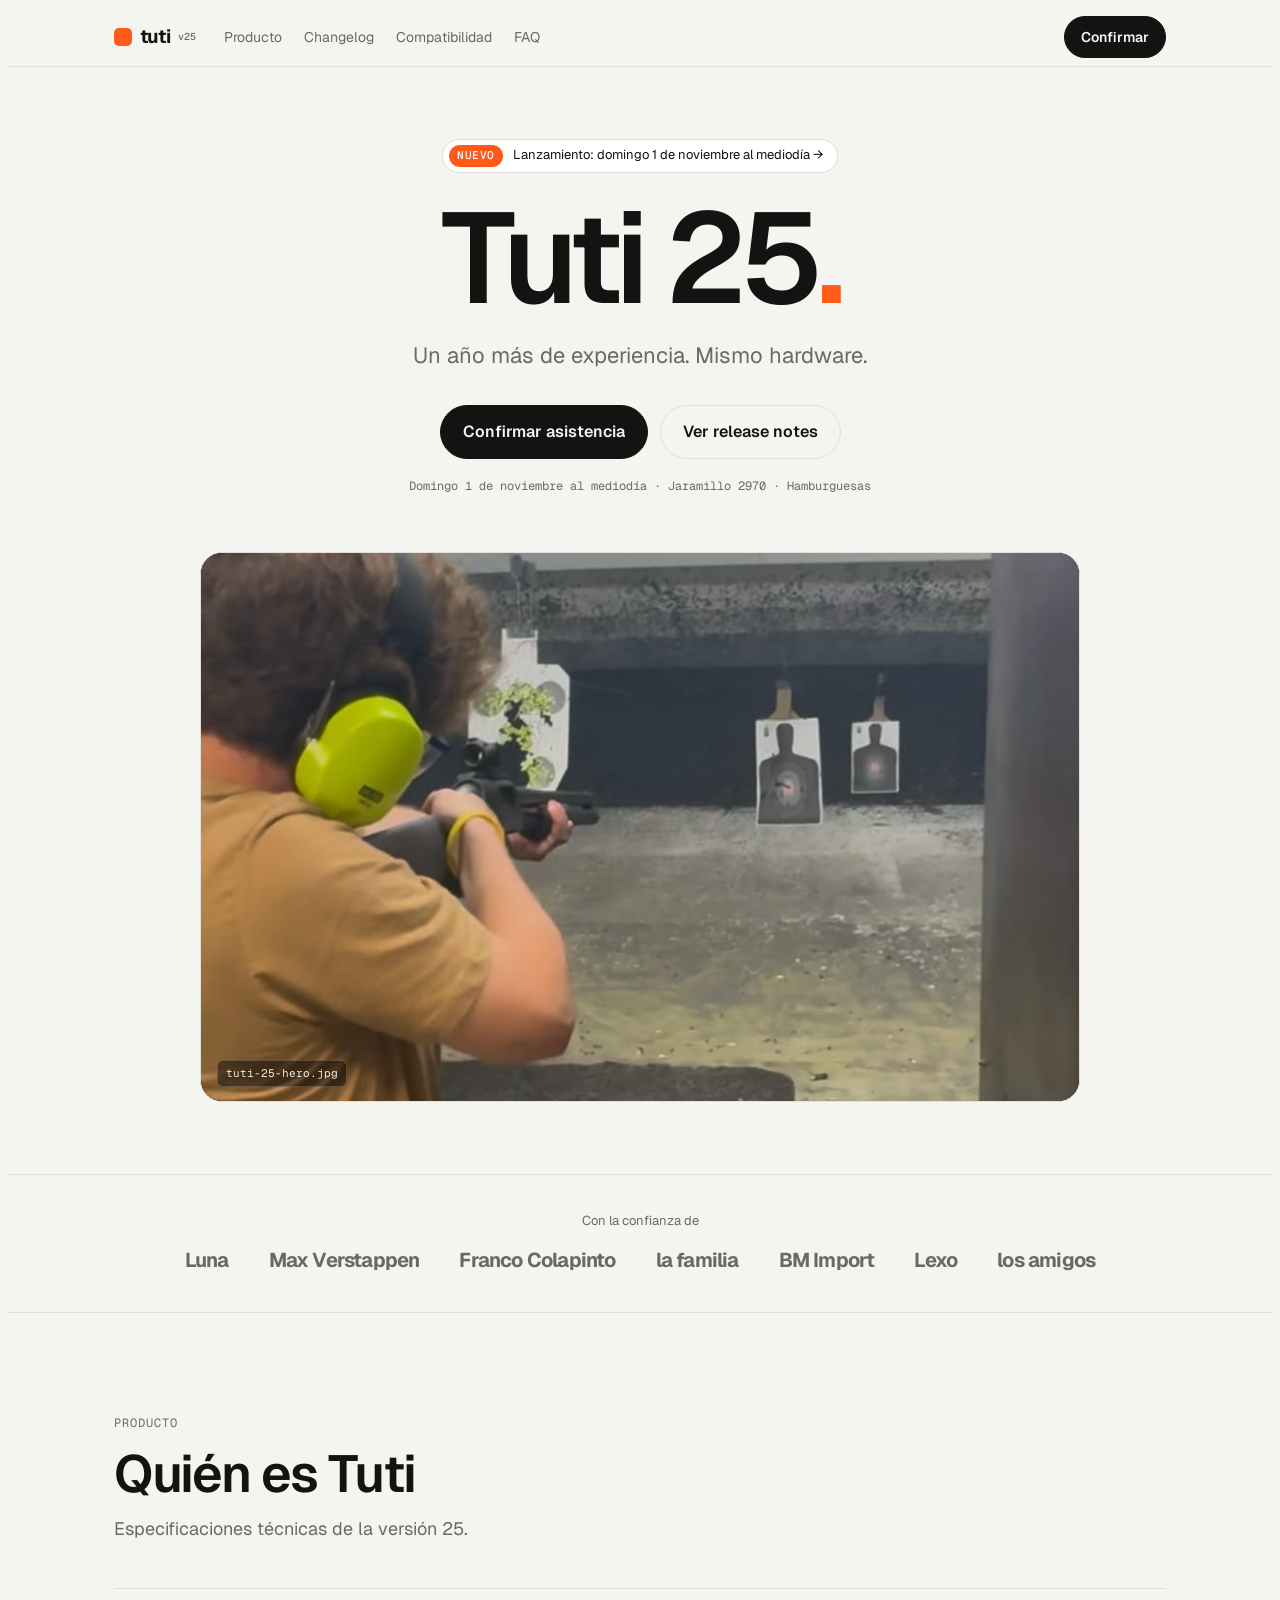
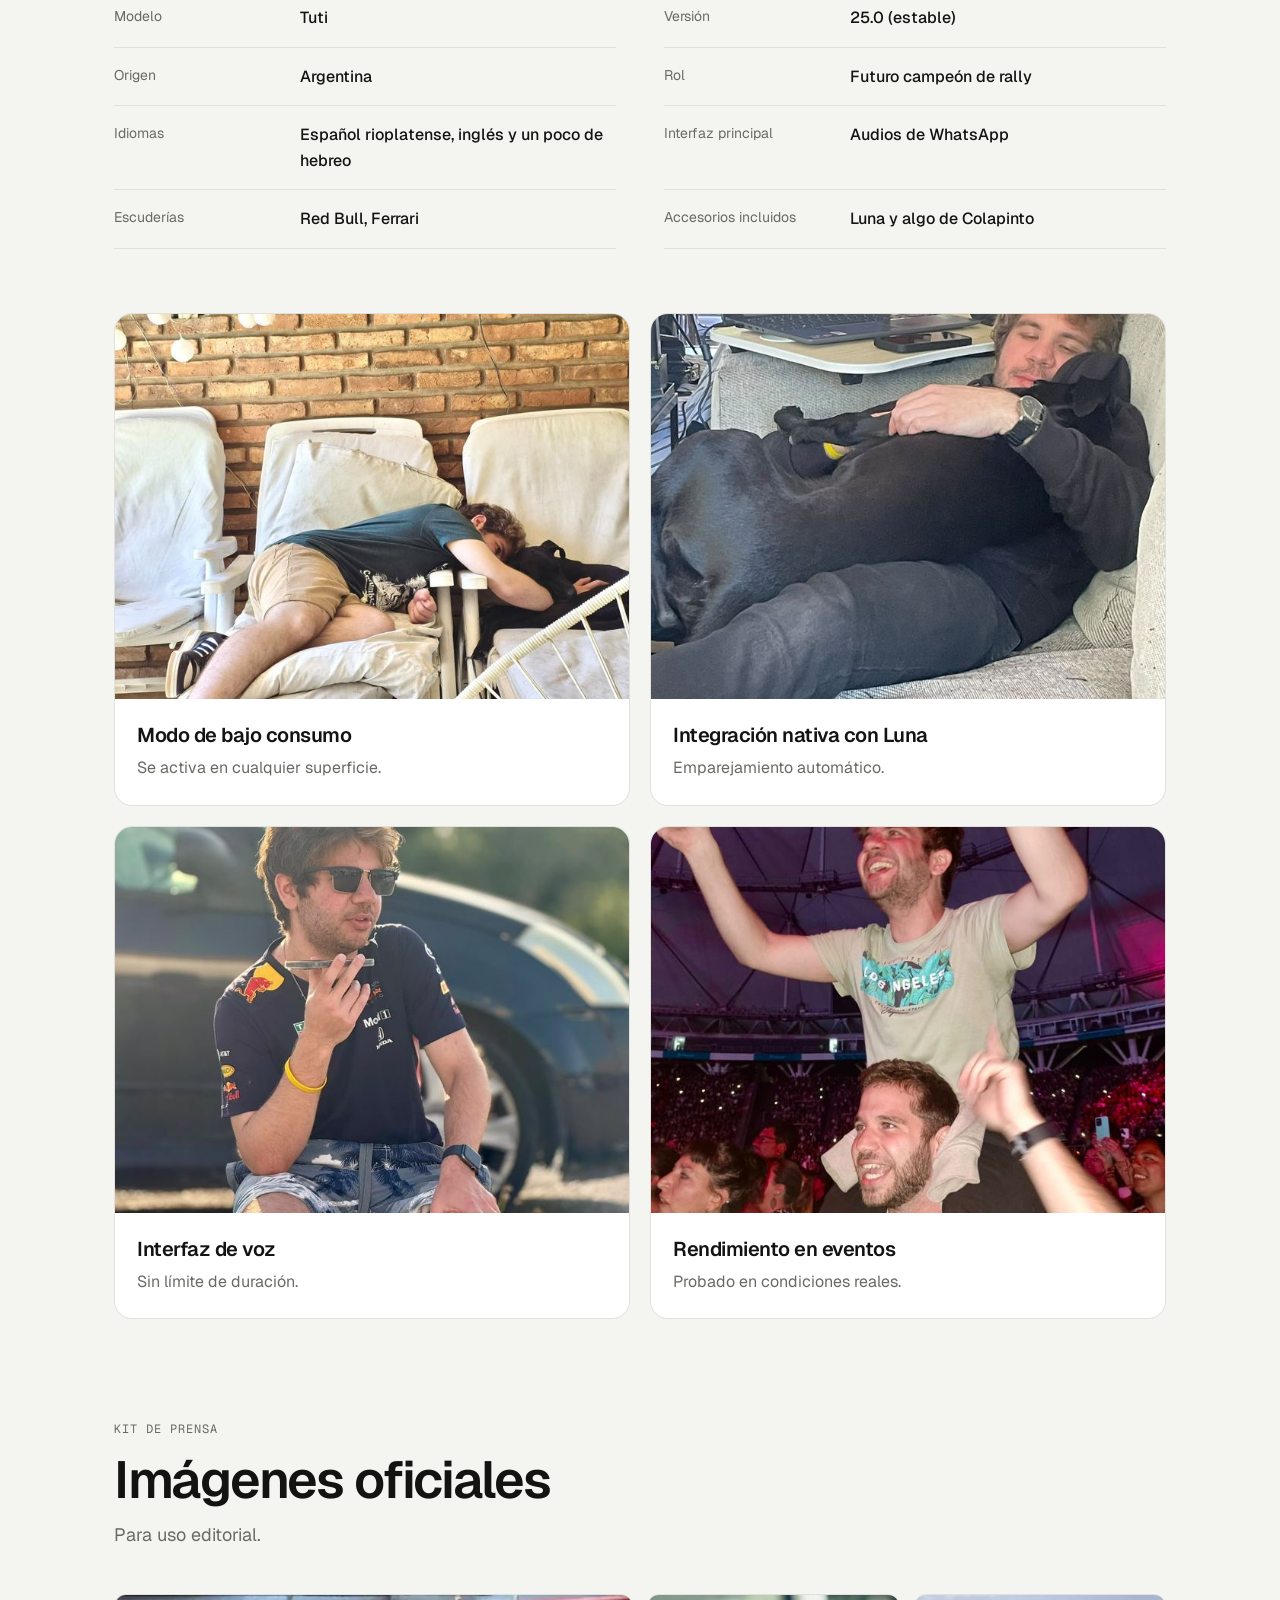
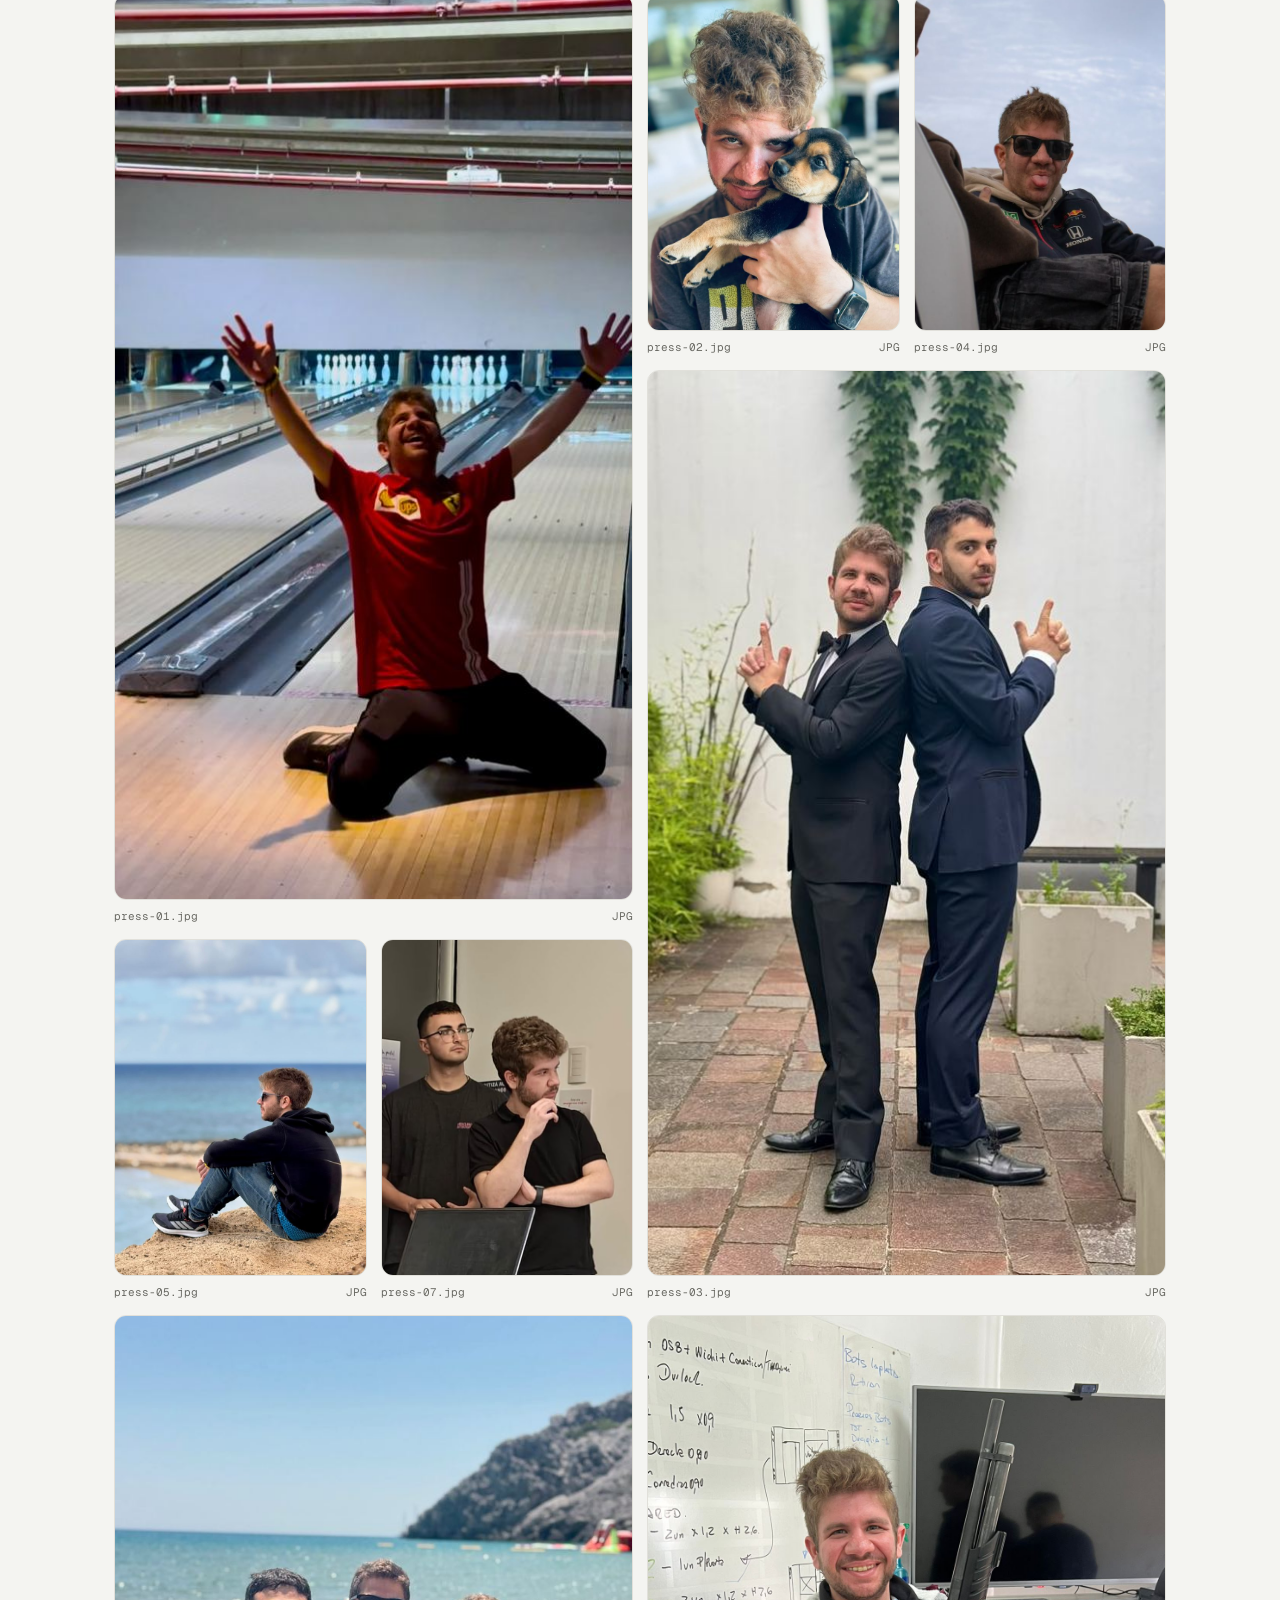
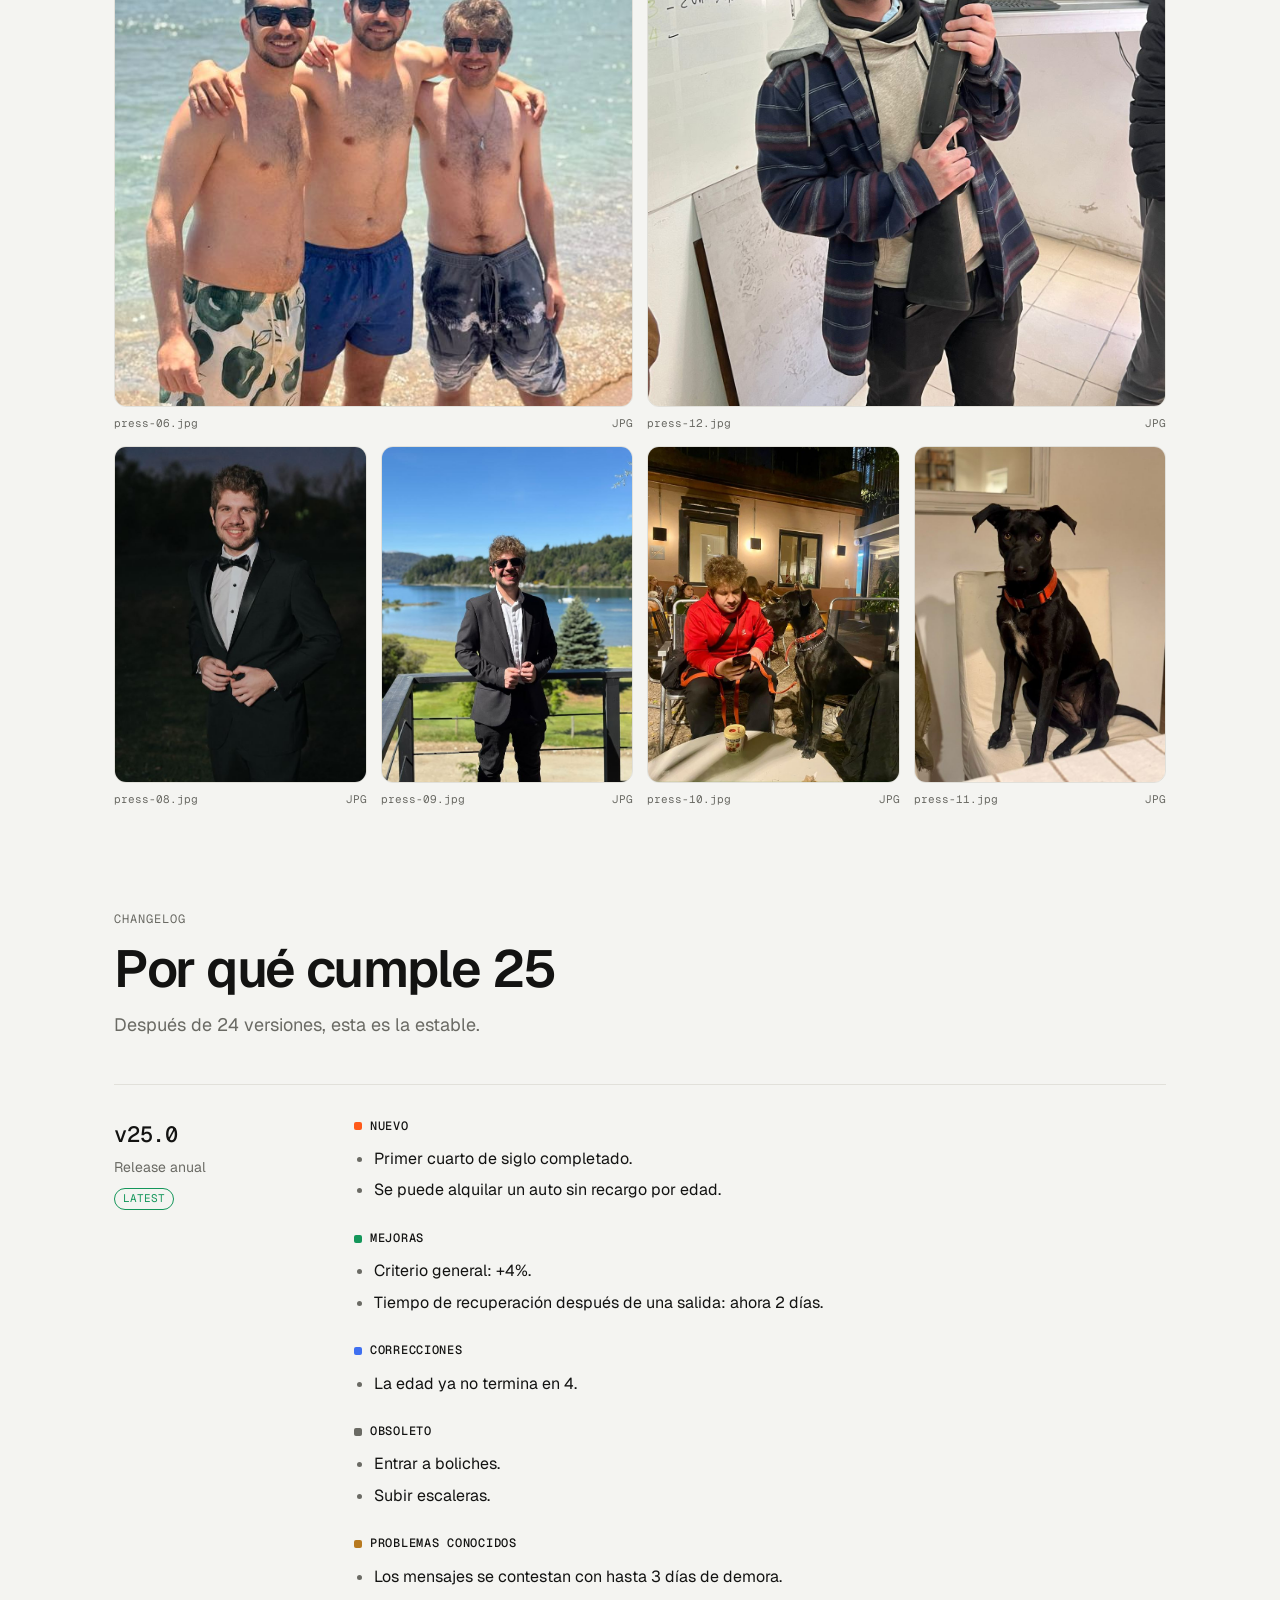
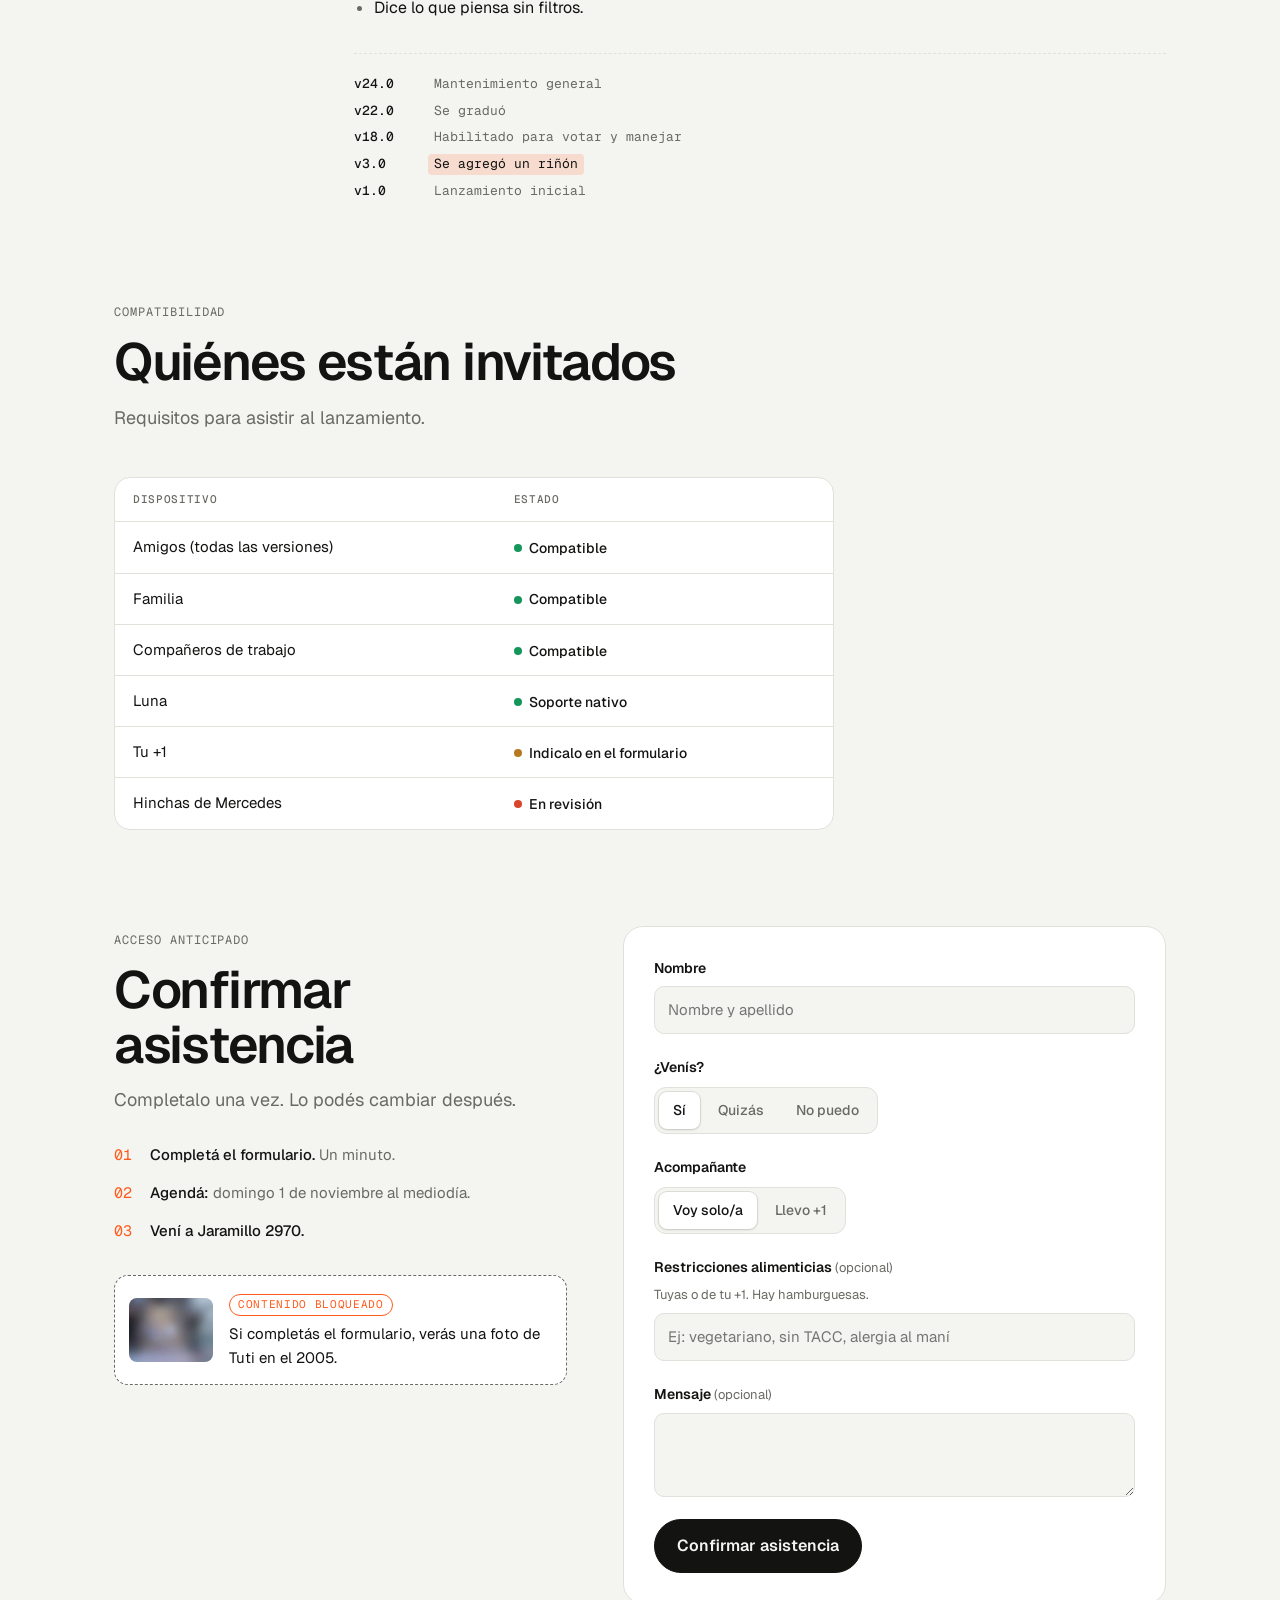
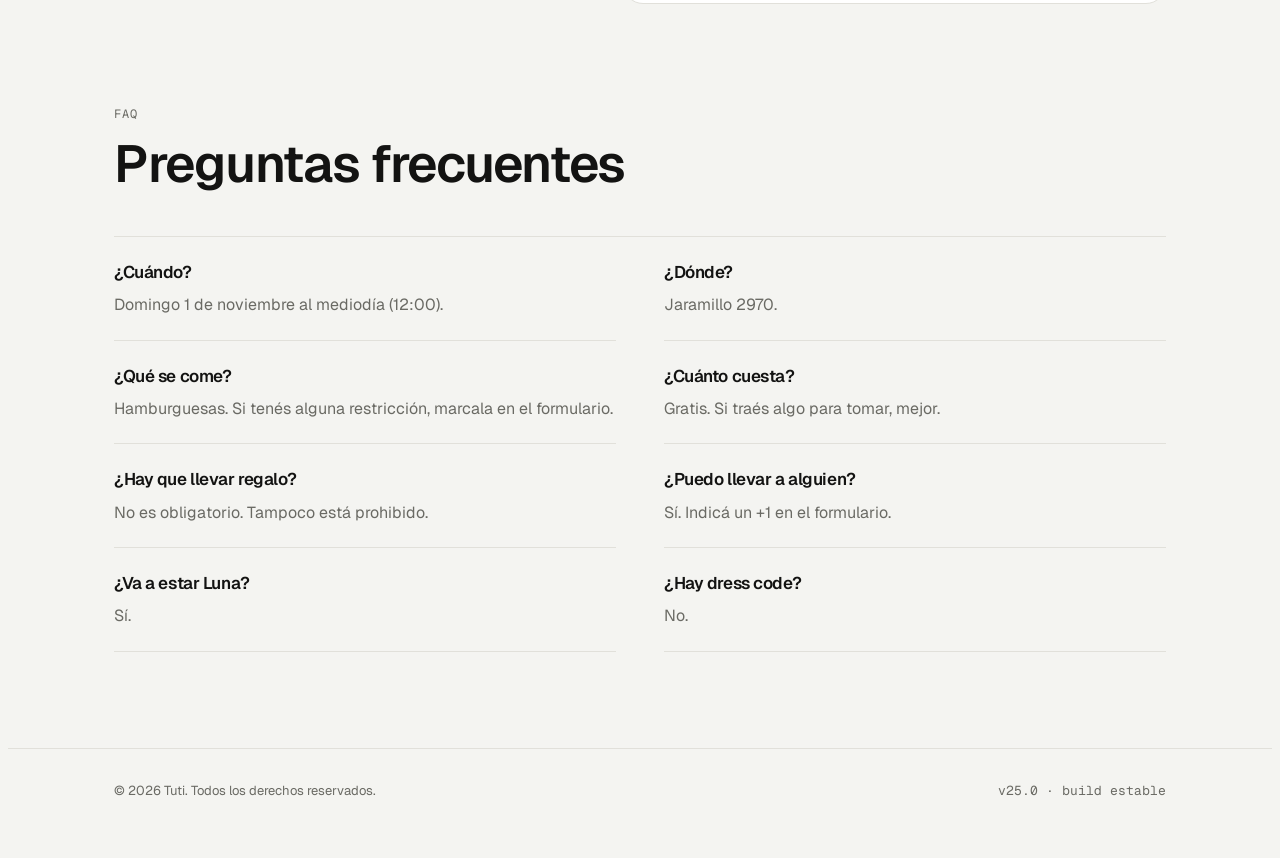
==== index.html @ aed6071f "New hero photo, changelog edits, press kit update, form state fix Co-Authored-By: Claude Opus 5.5 <n" ====
<!doctype html>
<html lang="es">
<head>
<meta charset="utf-8">
<meta name="viewport" content="width=device-width,initial-scale=1,viewport-fit=cover">
<meta name="description" content="Tuti 25. Un año más de experiencia. Mismo hardware.">
<title>Tuti cumple 25</title>
<link rel="preconnect" href="https://fonts.googleapis.com">
<link rel="preconnect" href="https://fonts.gstatic.com" crossorigin>
<link rel="stylesheet" href="https://fonts.googleapis.com/css2?family=Geist:wght@400;500;600;700&family=Geist+Mono:wght@400;500&display=swap">
<style>
/* Layout: deadpan product-launch site — sticky nav, big hero with product shot, spec sheet, feature grid, press kit, changelog, compatibility + live status, access-request form, FAQ. */
:root{
  --bg:#F4F4F1; --surface:#FFFFFF; --fg:#131312; --muted:#6A6A64; --line:#E1E0DA; --accent:#FF5A1A; --accent-fg:#FFFFFF; --ok:#14965A; --warn:#B7791F; --bad:#D9452B; --fix:#3E6FF0;
  --f-sans:"Geist",ui-sans-serif,system-ui,-apple-system,"Segoe UI",sans-serif;
  --f-mono:"Geist Mono",ui-monospace,SFMono-Regular,Menlo,monospace;
}
@media (prefers-color-scheme:dark){:root:not([data-theme="light"]){--bg:#0F0F0E;--surface:#191917;--fg:#F1F1EC;--muted:#9B9A93;--line:#2B2B28;--accent:#FF6B2E;--accent-fg:#140A04;--ok:#3CCB86;--warn:#E3A948;--bad:#F06A4F;--fix:#7B9CFF;color-scheme:dark}}
:root[data-theme="dark"]{--bg:#0F0F0E;--surface:#191917;--fg:#F1F1EC;--muted:#9B9A93;--line:#2B2B28;--accent:#FF6B2E;--accent-fg:#140A04;--ok:#3CCB86;--warn:#E3A948;--bad:#F06A4F;--fix:#7B9CFF;color-scheme:dark}
*{box-sizing:border-box}
[hidden]{display:none!important}
html{scroll-behavior:smooth}
body{background:var(--bg);color:var(--fg);font-family:var(--f-sans);font-size:16px;line-height:1.6;-webkit-font-smoothing:antialiased}
.wrap{max-width:1100px;margin:0 auto;padding-inline:24px;padding-block:0}
h1,h2,h3,h4{text-wrap:balance;margin:0;letter-spacing:-.025em;font-weight:600}
p{margin:0}
img{max-width:100%;display:block}
a{color:inherit}
:focus-visible{outline:2px solid var(--accent);outline-offset:3px;border-radius:4px}
.mono{font-family:var(--f-mono)}
.kicker{font-family:var(--f-mono);font-size:12px;letter-spacing:.08em;text-transform:uppercase;color:var(--muted)}

nav.top{position:sticky;top:env(safe-area-inset-top,0px);z-index:10;background:color-mix(in srgb,var(--bg) 84%,transparent);backdrop-filter:blur(12px);-webkit-backdrop-filter:blur(12px);border-bottom:1px solid var(--line)}
nav.top .wrap{display:flex;align-items:center;gap:28px;height:58px}
.logo{font-weight:700;font-size:19px;letter-spacing:-.04em;text-decoration:none;display:flex;align-items:center;gap:8px}
.logo i{width:18px;height:18px;border-radius:5px;background:var(--accent);display:inline-block}
.logo sup{font-family:var(--f-mono);font-weight:500;font-size:10px;color:var(--muted);letter-spacing:0}
.navlinks{display:flex;gap:22px;font-size:14px;color:var(--muted)}
.navlinks a{text-decoration:none}
.navlinks a:hover{color:var(--fg)}
nav.top .btn{margin-left:auto}
.btn{font:inherit;font-size:14px;font-weight:600;text-decoration:none;display:inline-flex;align-items:center;gap:8px;padding:9px 16px;border-radius:999px;border:1px solid var(--fg);background:var(--fg);color:var(--bg);cursor:pointer;transition:opacity .15s}
.btn:hover{opacity:.85}
.btn.ghost{background:transparent;color:var(--fg);border-color:var(--line)}
.btn.ghost:hover{border-color:var(--fg);opacity:1}
.btn.lg{font-size:16px;padding:13px 22px}
.btn:disabled{opacity:.5;cursor:default}

.hero{padding-block:72px 0;text-align:center}
.pill{display:inline-flex;align-items:center;gap:10px;font-size:13px;border:1px solid var(--line);background:var(--surface);border-radius:999px;padding:5px 14px 5px 6px;text-decoration:none}
.pill b{font-family:var(--f-mono);font-weight:500;font-size:11px;background:var(--accent);color:var(--accent-fg);border-radius:999px;padding:2px 8px;letter-spacing:.04em}
.hero h1{font-size:clamp(60px,11vw,128px);line-height:.95;letter-spacing:-.055em;margin-top:24px}
.hero h1 span{color:var(--accent)}
.hero .sub{font-size:clamp(18px,2.4vw,22px);color:var(--muted);max-width:34ch;margin:20px auto 0}
.hero .ctas{display:flex;justify-content:center;flex-wrap:wrap;gap:12px;margin-top:32px}
.hero .meta{font-family:var(--f-mono);font-size:12px;color:var(--muted);margin-top:18px}
.shot{margin:56px auto 0;max-width:880px;border-radius:22px;overflow:hidden;border:1px solid var(--line);background:#0b0b0b;aspect-ratio:16/10;position:relative}
.shot img{width:100%;height:100%;object-fit:cover;object-position:center 32%}
.shot .tag{position:absolute;left:16px;bottom:14px;font-family:var(--f-mono);font-size:11px;color:#EDEDE8;background:rgba(0,0,0,.45);border:1px solid rgba(255,255,255,.18);border-radius:6px;padding:4px 8px}

.trust{padding-block:36px;border-block:1px solid var(--line);margin-top:72px}
.trust .wrap{display:flex;flex-wrap:wrap;align-items:center;justify-content:center;gap:12px 40px}
.trust p{font-size:13px;color:var(--muted);width:100%;text-align:center}
.trust span{font-weight:700;font-size:20px;letter-spacing:-.04em;color:var(--muted)}

section.s{padding-block:96px}
section.s + section.s{padding-top:0}
.s-head{max-width:640px;margin-bottom:44px}
.s-head h2{font-size:clamp(34px,5vw,52px);line-height:1.05;margin-top:12px}
.s-head p{color:var(--muted);font-size:18px;margin-top:14px}

.specs{display:grid;grid-template-columns:1fr 1fr;gap:0 48px;border-top:1px solid var(--line);margin:0}
.specs > div{display:grid;grid-template-columns:170px 1fr;gap:16px;padding-block:16px;border-bottom:1px solid var(--line)}
.specs dt{color:var(--muted);font-size:14px}
.specs dd{margin:0;font-weight:500}
.specs dd small{display:block;font-weight:400;color:var(--muted);font-size:14px}

.features{display:grid;grid-template-columns:repeat(2,1fr);gap:20px;margin-top:64px}
.feat{background:var(--surface);border:1px solid var(--line);border-radius:18px;overflow:hidden;display:flex;flex-direction:column}
.feat .img{aspect-ratio:4/3;overflow:hidden;background:var(--line)}
.feat img{width:100%;height:100%;object-fit:cover}
.feat .txt{padding:20px 22px 24px}
.feat h3{font-size:20px}
.feat p{color:var(--muted);margin-top:4px}

.press{display:grid;grid-template-columns:repeat(4,1fr);gap:14px;grid-auto-flow:dense}
.press figure{margin:0;min-width:0}
.press .frame{aspect-ratio:3/4;border-radius:12px;overflow:hidden;background:var(--line);border:1px solid var(--line)}
.press img{width:100%;height:100%;object-fit:cover;transition:transform .4s}
.press figure:hover img{transform:scale(1.03)}
.press figcaption{display:flex;justify-content:space-between;gap:8px;font-family:var(--f-mono);font-size:11px;color:var(--muted);margin-top:8px}
.press figure.wide{grid-column:span 2;grid-row:span 2;display:flex;flex-direction:column}
.press figure.wide .frame{aspect-ratio:auto;flex:1}

.changelog{display:grid;grid-template-columns:200px 1fr;gap:40px;border-top:1px solid var(--line);padding-top:32px}
.changelog > *{min-width:0}
.rel h3{font-family:var(--f-mono);font-size:22px;font-weight:500;letter-spacing:-.01em}
.rel p{font-size:14px;color:var(--muted);margin-top:4px}
.rel .latest{display:inline-block;margin-top:10px;font-family:var(--f-mono);font-size:11px;color:var(--ok);border:1px solid currentColor;border-radius:999px;padding:1px 8px}
.log{display:grid;gap:26px}
.log h4{margin:0 0 10px;font-family:var(--f-mono);font-size:12px;font-weight:500;letter-spacing:.06em;text-transform:uppercase;display:flex;align-items:center;gap:8px}
.log h4::before{content:"";width:8px;height:8px;border-radius:2px;background:var(--c)}
.log ul{margin:0;padding-left:20px;display:grid;gap:6px}
.log li::marker{color:var(--muted)}
.c-new{--c:var(--accent)} .c-imp{--c:var(--ok)} .c-fix{--c:var(--fix)} .c-dep{--c:var(--muted)} .c-bug{--c:var(--warn)}
.older{margin-top:32px;padding-top:20px;border-top:1px dashed var(--line);font-family:var(--f-mono);font-size:13px;color:var(--muted);display:grid;gap:6px}
.older div{display:flex;gap:16px}
.older b{font-weight:500;color:var(--fg);min-width:64px}
.older .hl span{color:var(--fg);background:color-mix(in srgb,var(--accent) 16%,transparent);border-radius:4px;padding:0 6px;margin-left:-6px}

.compat{display:grid;grid-template-columns:minmax(0,720px);gap:24px;align-items:start}
.compat > *{min-width:0}
.tbl{background:var(--surface);border:1px solid var(--line);border-radius:16px;overflow-x:auto}
.tbl table{border-collapse:collapse;width:100%;font-size:15px}
.tbl th,.tbl td{text-align:left;padding:13px 18px;border-bottom:1px solid var(--line);vertical-align:top}
.tbl tr:last-child td{border-bottom:0}
.tbl th{font-family:var(--f-mono);font-size:11px;font-weight:500;letter-spacing:.06em;text-transform:uppercase;color:var(--muted)}
.st{display:inline-flex;align-items:center;gap:7px;font-size:14px;font-weight:500;white-space:nowrap}
.st::before{content:"";width:8px;height:8px;border-radius:50%;background:var(--sc)}
.st.ok{--sc:var(--ok)} .st.warn{--sc:var(--warn)} .st.no{--sc:var(--bad)}
.status{background:var(--surface);border:1px solid var(--line);border-radius:16px;padding:22px}
.status .row{display:flex;justify-content:space-between;align-items:center;gap:12px}
.status h3{font-size:15px}
.live{font-family:var(--f-mono);font-size:11px;color:var(--ok);display:inline-flex;align-items:center;gap:6px}
.live::before{content:"";width:7px;height:7px;border-radius:50%;background:var(--ok);animation:pulse 2s infinite}
@keyframes pulse{50%{opacity:.3}}
.big{font-size:56px;font-weight:600;letter-spacing:-.05em;line-height:1;margin-top:18px;font-variant-numeric:tabular-nums}
.big small{font-size:15px;font-weight:400;color:var(--muted);letter-spacing:0;margin-left:6px}
.bars{display:flex;gap:3px;margin-top:18px;height:26px}
.bars i{flex:1;border-radius:2px;background:var(--line)}
.bars i.on{background:var(--ok)}
.bars i.maybe{background:var(--warn)}
.legend{display:flex;justify-content:space-between;font-family:var(--f-mono);font-size:11px;color:var(--muted);margin-top:8px}
.names{display:flex;flex-wrap:wrap;gap:6px;margin-top:18px;padding-top:18px;border-top:1px solid var(--line)}
.names span{font-size:13px;border:1px solid var(--line);border-radius:999px;padding:2px 10px}
.names .empty{border:0;padding:0;color:var(--muted)}

.rsvp{display:grid;grid-template-columns:1fr 1.2fr;gap:56px;align-items:start}
.rsvp > *{min-width:0}
.rsvp .s-head{margin-bottom:28px}
.steps{display:grid;gap:14px;font-size:15px;color:var(--muted)}
.steps div{display:grid;grid-template-columns:26px 1fr;gap:10px}
.steps b{color:var(--fg);font-weight:500}
.steps i{font-style:normal;font-family:var(--f-mono);color:var(--accent)}
.card{background:var(--surface);border:1px solid var(--line);border-radius:20px;padding:30px}
form#form{display:grid;gap:22px}
.field{display:grid;gap:7px;min-width:0}
.field > *{min-width:0}
.field > label,.lbl{font-size:14px;font-weight:600}
.hint{font-size:13px;color:var(--muted);font-weight:400}
input[type=text],textarea{font:inherit;font-size:15px;color:var(--fg);background:var(--bg);border:1px solid var(--line);border-radius:10px;padding:11px 13px;width:100%}
textarea{min-height:84px;resize:vertical}
input[type=text]:focus,textarea:focus{outline:none;border-color:var(--fg)}
fieldset{border:0;margin:0;padding:0;display:grid;gap:9px;min-width:0}
.seg{display:inline-flex;flex-wrap:wrap;gap:4px;background:var(--bg);border:1px solid var(--line);border-radius:12px;padding:4px;width:max-content;max-width:100%}
.seg input,.chk input{position:absolute;opacity:0;pointer-events:none}
.seg label{cursor:pointer;font-size:14px;font-weight:500;padding:7px 14px;border-radius:8px;color:var(--muted)}
.seg input:checked + label{background:var(--surface);color:var(--fg);box-shadow:0 1px 3px rgba(0,0,0,.12),0 0 0 1px var(--line)}
.seg input:focus-visible + label,.chk input:focus-visible + label{outline:2px solid var(--accent);outline-offset:2px}
.chks{display:flex;flex-wrap:wrap;gap:8px}
.chk label{cursor:pointer;display:inline-flex;align-items:center;gap:8px;font-size:14px;border:1px solid var(--line);border-radius:999px;padding:6px 13px}
.chk label::before{content:"";width:13px;height:13px;border:1.5px solid var(--muted);border-radius:4px;flex:none}
.chk input:checked + label{border-color:var(--fg)}
.chk input:checked + label::before{background:var(--accent);border-color:var(--accent)}
.submit{display:flex;flex-wrap:wrap;align-items:center;gap:12px 18px}
.msg{font-size:14px;font-weight:500}
.msg.err{color:var(--bad)}
.done{display:grid;gap:16px}
.done .check{width:44px;height:44px;border-radius:50%;background:var(--ok);color:var(--surface);display:grid;place-items:center;font-size:22px;font-weight:700}
.done h3{font-size:26px}
.done p{color:var(--muted)}
.done pre{white-space:pre-wrap;font-family:var(--f-mono);font-size:13px;background:var(--bg);border:1px solid var(--line);border-radius:10px;padding:14px;margin:0}
.done .row{display:flex;flex-wrap:wrap;gap:10px}

.unlock{margin-top:32px;display:flex;align-items:center;gap:16px;border:1px dashed var(--muted);border-radius:14px;padding:14px;background:var(--surface)}
.unlock img{width:84px;height:64px;object-fit:cover;border-radius:8px;flex:none}
.unlock p{font-size:15px;margin-top:6px}
.badge{display:inline-block;font-family:var(--f-mono);font-size:11px;letter-spacing:.06em;text-transform:uppercase;color:var(--accent);border:1px solid currentColor;border-radius:999px;padding:1px 8px}
.badge.ok{color:var(--ok)}
.reveal{margin:0;display:grid;gap:10px;justify-items:start}
.reveal img{width:100%;border-radius:12px;border:1px solid var(--line)}
.reveal figcaption{font-family:var(--f-mono);font-size:12px;color:var(--muted)}
.panel{margin-top:48px}
.panel h3{font-size:18px}
.panel .tot{color:var(--muted);margin:6px 0 16px;font-size:14px}
.panel table{min-width:680px}

.faq{display:grid;grid-template-columns:repeat(2,1fr);gap:0 48px;border-top:1px solid var(--line)}
.faq div{padding-block:22px;border-bottom:1px solid var(--line)}
.faq h3{font-size:17px}
.faq p{color:var(--muted);margin-top:6px}

footer{border-top:1px solid var(--line);padding-block:32px 48px;font-size:13px;color:var(--muted)}
footer .wrap{display:flex;flex-wrap:wrap;justify-content:space-between;gap:12px}

@media (max-width:860px){
  .navlinks{display:none}
  .specs,.faq,.compat,.rsvp,.changelog{grid-template-columns:1fr}
  .changelog{gap:20px}
  .press{grid-template-columns:repeat(2,1fr)}
  .press figure.wide{grid-row:auto}
  .press figure.wide .frame{aspect-ratio:4/3;flex:none}
}
@media (max-width:560px){
  .wrap{padding-inline:16px}
  .features{grid-template-columns:1fr}
  .specs > div{grid-template-columns:1fr;gap:2px}
  section.s{padding-block:72px}
  .card{padding:20px}
  .seg{width:100%}
  .shot{border-radius:14px;aspect-ratio:4/5}
  nav.top .wrap{gap:12px}
  nav.top .btn{padding:7px 12px;font-size:13px}
}
@media (prefers-reduced-motion:reduce){*{animation:none!important;transition:none!important}html{scroll-behavior:auto}}
</style>
</head>
<body>

<nav class="top"><div class="wrap">
  <a class="logo" href="#top"><i></i>tuti<sup>v25</sup></a>
  <div class="navlinks"><a href="#producto">Producto</a><a href="#changelog">Changelog</a><a href="#compatibilidad">Compatibilidad</a><a href="#faq">FAQ</a></div>
  <a class="btn" href="#rsvp">Confirmar</a>
</div></nav>

<header class="wrap hero" id="top">
  <a class="pill" href="#rsvp"><b>NUEVO</b>Lanzamiento: domingo 1 de noviembre al mediodía →</a>
  <h1>Tuti 25<span>.</span></h1>
  <p class="sub">Un año más de experiencia. Mismo hardware.</p>
  <div class="ctas">
    <a class="btn lg" href="#rsvp">Confirmar asistencia</a>
    <a class="btn lg ghost" href="#changelog">Ver release notes</a>
  </div>
  <p class="meta">Domingo 1 de noviembre al mediodía · Jaramillo 2970 · Hamburguesas</p>
  <div class="shot"><img src="img/hero-range.jpg" alt="Tuti disparando en un polígono de tiro"><span class="tag">tuti-25-hero.jpg</span></div>
</header>

<div class="trust"><div class="wrap">
  <p>Con la confianza de</p>
  <span>Luna</span><span>Max Verstappen</span><span>Franco Colapinto</span><span>la familia</span><span>BM Import</span><span>Lexo</span><span>los amigos</span>
</div></div>

<section class="s" id="producto"><div class="wrap">
  <div class="s-head"><span class="kicker">Producto</span><h2>Quién es Tuti</h2><p>Especificaciones técnicas de la versión 25.</p></div>
  <dl class="specs">
    <div><dt>Modelo</dt><dd>Tuti</dd></div>
    <div><dt>Versión</dt><dd>25.0 (estable)</dd></div>
    <div><dt>Origen</dt><dd>Argentina</dd></div>
    <div><dt>Rol</dt><dd>Futuro campeón de rally</dd></div>
    <div><dt>Idiomas</dt><dd>Español rioplatense, inglés y un poco de hebreo</dd></div>
    <div><dt>Interfaz principal</dt><dd>Audios de WhatsApp</dd></div>
    <div><dt>Escuderías</dt><dd>Red Bull, Ferrari</dd></div>
    <div><dt>Accesorios incluidos</dt><dd>Luna y algo de Colapinto</dd></div>
  </dl>
  <div class="features">
    <div class="feat"><div class="img"><img src="img/p1.jpg" alt="Tuti dormido sobre sillas de jardín" loading="lazy"></div><div class="txt"><h3>Modo de bajo consumo</h3><p>Se activa en cualquier superficie.</p></div></div>
    <div class="feat"><div class="img"><img src="img/p3.jpg" alt="Tuti en el sillón con Luna" loading="lazy"></div><div class="txt"><h3>Integración nativa con Luna</h3><p>Emparejamiento automático.</p></div></div>
    <div class="feat"><div class="img"><img src="img/p5.jpg" alt="Tuti grabando un audio" loading="lazy"></div><div class="txt"><h3>Interfaz de voz</h3><p>Sin límite de duración.</p></div></div>
    <div class="feat"><div class="img"><img src="img/p13.jpg" alt="Tuti en un recital" loading="lazy"></div><div class="txt"><h3>Rendimiento en eventos</h3><p>Probado en condiciones reales.</p></div></div>
  </div>
</div></section>

<section class="s" id="prensa"><div class="wrap">
  <div class="s-head"><span class="kicker">Kit de prensa</span><h2>Imágenes oficiales</h2><p>Para uso editorial.</p></div>
  <div class="press">
    <figure class="wide"><div class="frame"><img src="img/p8.jpg" alt="Tuti festejando en una pista de bowling" loading="lazy"></div><figcaption><span>press-01.jpg</span><span>JPG</span></figcaption></figure>
    <figure><div class="frame"><img src="img/p12.jpg" alt="Tuti con un cachorro" loading="lazy"></div><figcaption><span>press-02.jpg</span><span>JPG</span></figcaption></figure>
    <figure class="wide"><div class="frame"><img src="img/p10.jpg" alt="Tuti y un amigo de smoking, espalda con espalda" loading="lazy"></div><figcaption><span>press-03.jpg</span><span>JPG</span></figcaption></figure>
    <figure><div class="frame"><img src="img/p11.jpg" alt="Tuti sacando la lengua" loading="lazy"></div><figcaption><span>press-04.jpg</span><span>JPG</span></figcaption></figure>
    <figure><div class="frame"><img src="img/p9.jpg" alt="Tuti mirando el mar" loading="lazy"></div><figcaption><span>press-05.jpg</span><span>JPG</span></figcaption></figure>
    <figure class="wide"><div class="frame"><img src="img/p6.jpg" alt="Tuti y dos amigos en la playa" loading="lazy"></div><figcaption><span>press-06.jpg</span><span>JPG</span></figcaption></figure>
    <figure><div class="frame"><img src="img/p15.jpg" alt="Tuti pensativo con la mano en el mentón" loading="lazy"></div><figcaption><span>press-07.jpg</span><span>JPG</span></figcaption></figure>
    <figure class="wide"><div class="frame"><img src="img/p14.jpg" alt="Tuti sonriendo con una escopeta" loading="lazy"></div><figcaption><span>press-12.jpg</span><span>JPG</span></figcaption></figure>
    <figure><div class="frame"><img src="img/p7.jpg" alt="Tuti de smoking y moño" loading="lazy"></div><figcaption><span>press-08.jpg</span><span>JPG</span></figcaption></figure>
    <figure><div class="frame"><img src="img/p2.jpg" alt="Tuti de saco frente a un lago" loading="lazy"></div><figcaption><span>press-09.jpg</span><span>JPG</span></figcaption></figure>
    <figure><div class="frame"><img src="img/p0.jpg" alt="Tuti en un bar con Luna" loading="lazy"></div><figcaption><span>press-10.jpg</span><span>JPG</span></figcaption></figure>
    <figure><div class="frame"><img src="img/p4.jpg" alt="Luna sentada en una silla" loading="lazy"></div><figcaption><span>press-11.jpg</span><span>JPG</span></figcaption></figure>
  </div>
</div></section>

<section class="s" id="changelog"><div class="wrap">
  <div class="s-head"><span class="kicker">Changelog</span><h2>Por qué cumple 25</h2><p>Después de 24 versiones, esta es la estable.</p></div>
  <div class="changelog">
    <div class="rel"><h3>v25.0</h3><p>Release anual</p><span class="latest">LATEST</span></div>
    <div>
      <div class="log">
        <div class="c-new"><h4>Nuevo</h4><ul><li>Primer cuarto de siglo completado.</li><li>Se puede alquilar un auto sin recargo por edad.</li></ul></div>
        <div class="c-imp"><h4>Mejoras</h4><ul><li>Criterio general: +4%.</li><li>Tiempo de recuperación después de una salida: ahora 2 días.</li></ul></div>
        <div class="c-fix"><h4>Correcciones</h4><ul><li>La edad ya no termina en 4.</li></ul></div>
        <div class="c-dep"><h4>Obsoleto</h4><ul><li>Entrar a boliches.</li><li>Subir escaleras.</li></ul></div>
        <div class="c-bug"><h4>Problemas conocidos</h4><ul><li>Los mensajes se contestan con hasta 3 días de demora.</li><li>Dice lo que piensa sin filtros.</li></ul></div>
      </div>
      <div class="older"><div><b>v24.0</b><span>Mantenimiento general</span></div><div><b>v22.0</b><span>Se graduó</span></div><div><b>v18.0</b><span>Habilitado para votar y manejar</span></div><div class="hl"><b>v3.0</b><span>Se agregó un riñón</span></div><div><b>v1.0</b><span>Lanzamiento inicial</span></div></div>
    </div>
  </div>
</div></section>

<section class="s" id="compatibilidad"><div class="wrap">
  <div class="s-head"><span class="kicker">Compatibilidad</span><h2>Quiénes están invitados</h2><p>Requisitos para asistir al lanzamiento.</p></div>
  <div class="compat">
    <div class="tbl"><table>
      <thead><tr><th>Dispositivo</th><th>Estado</th></tr></thead>
      <tbody>
        <tr><td>Amigos (todas las versiones)</td><td><span class="st ok">Compatible</span></td></tr>
        <tr><td>Familia</td><td><span class="st ok">Compatible</span></td></tr>
        <tr><td>Compañeros de trabajo</td><td><span class="st ok">Compatible</span></td></tr>
        <tr><td>Luna</td><td><span class="st ok">Soporte nativo</span></td></tr>
        <tr><td>Tu +1</td><td><span class="st warn">Indicalo en el formulario</span></td></tr>
        <tr><td>Hinchas de Mercedes</td><td><span class="st no">En revisión</span></td></tr>
      </tbody>
    </table></div>
  </div>
</div></section>

<section class="s" id="rsvp"><div class="wrap">
  <div class="rsvp">
    <div>
      <div class="s-head"><span class="kicker">Acceso anticipado</span><h2>Confirmar asistencia</h2><p>Completalo una vez. Lo podés cambiar después.</p></div>
      <div class="steps">
        <div><i>01</i><span><b>Completá el formulario.</b> Un minuto.</span></div>
        <div><i>02</i><span><b>Agendá:</b> domingo 1 de noviembre al mediodía.</span></div>
        <div><i>03</i><span><b>Vení a Jaramillo 2970.</b></span></div>
      </div>
      <div class="unlock" id="unlock">
        <img src="img/p2005-blur.jpg" alt="" aria-hidden="true">
        <div><span class="badge">Contenido bloqueado</span><p>Si completás el formulario, verás una foto de Tuti en el 2005.</p></div>
      </div>
    </div>
    <div class="card">
      <form id="form" name="rsvp" method="POST" data-netlify="true" netlify-honeypot="bot-field" novalidate>
        <input type="hidden" name="form-name" value="rsvp">
        <p hidden><label>No completar: <input name="bot-field"></label></p>
        <div class="field">
          <label for="nombre">Nombre</label>
          <input type="text" id="nombre" name="nombre" autocomplete="name" placeholder="Nombre y apellido" maxlength="80">
        </div>
        <fieldset>
          <span class="lbl">¿Venís?</span>
          <div class="seg">
            <input type="radio" id="viene-si" name="viene" value="si" checked><label for="viene-si">Sí</label>
            <input type="radio" id="viene-quizas" name="viene" value="quizas"><label for="viene-quizas">Quizás</label>
            <input type="radio" id="viene-no" name="viene" value="no"><label for="viene-no">No puedo</label>
          </div>
        </fieldset>
        <fieldset id="plus-set">
          <span class="lbl">Acompañante</span>
          <div class="seg">
            <input type="radio" id="plus-no" name="plus" value="no" checked><label for="plus-no">Voy solo/a</label>
            <input type="radio" id="plus-si" name="plus" value="si"><label for="plus-si">Llevo +1</label>
          </div>
          <div class="field" id="plus-wrap" hidden>
            <label for="plusnombre">Nombre del +1</label>
            <input type="text" id="plusnombre" name="acompanante" placeholder="Nombre y apellido" maxlength="80">
          </div>
        </fieldset>
        <div class="field" id="diet-set">
          <label for="dietas">Restricciones alimenticias <span class="hint">(opcional)</span></label>
          <span class="hint">Tuyas o de tu +1. Hay hamburguesas.</span>
          <input type="text" id="dietas" name="restricciones" placeholder="Ej: vegetariano, sin TACC, alergia al maní" maxlength="200">
        </div>
        <div class="field">
          <label for="mensaje">Mensaje <span class="hint">(opcional)</span></label>
          <textarea id="mensaje" name="mensaje" maxlength="400"></textarea>
        </div>
        <div class="submit">
          <button class="btn lg" type="submit" id="send">Confirmar asistencia</button>
          <span class="msg" id="status" role="status" aria-live="polite"></span>
        </div>
      </form>
      <div class="done" id="done" hidden>
        <div class="check" aria-hidden="true">✓</div>
        <h3 id="done-title">Asistencia confirmada</h3>
        <p id="done-text">Te esperamos el domingo 1 de noviembre al mediodía en Jaramillo 2970.</p>
        <figure class="reveal"><span class="badge ok">Desbloqueado</span><img src="img/p2005.jpg" alt="Tuti de chico en 2005, sentado en una escalera con un amigo" loading="lazy"><figcaption>Tuti, enero de 2005. Versión beta.</figcaption></figure>
        <pre id="done-summary"></pre>
        <div class="row">
          <button class="btn" type="button" id="copy" hidden>Copiar respuesta</button>
          <button class="btn ghost" type="button" id="edit">Editar respuesta</button>
        </div>
      </div>
    </div>
  </div>
</div></section>

<section class="s" id="faq"><div class="wrap">
  <div class="s-head"><span class="kicker">FAQ</span><h2>Preguntas frecuentes</h2></div>
  <div class="faq">
    <div><h3>¿Cuándo?</h3><p>Domingo 1 de noviembre al mediodía (12:00).</p></div>
    <div><h3>¿Dónde?</h3><p>Jaramillo 2970.</p></div>
    <div><h3>¿Qué se come?</h3><p>Hamburguesas. Si tenés alguna restricción, marcala en el formulario.</p></div>
    <div><h3>¿Cuánto cuesta?</h3><p>Gratis. Si traés algo para tomar, mejor.</p></div>
    <div><h3>¿Hay que llevar regalo?</h3><p>No es obligatorio. Tampoco está prohibido.</p></div>
    <div><h3>¿Puedo llevar a alguien?</h3><p>Sí. Indicá un +1 en el formulario.</p></div>
    <div><h3>¿Va a estar Luna?</h3><p>Sí.</p></div>
    <div><h3>¿Hay dress code?</h3><p>No.</p></div>
  </div>
</div></section>

<footer><div class="wrap">
  <span>© 2026 Tuti. Todos los derechos reservados.</span>
  <span class="mono">v25.0 · build estable</span>
</div></footer>

<script>
(function(){
  const $ = s => document.querySelector(s);
  const form = $('#form'), statusEl = $('#status');
  const VIENE = {si:'Sí', quizas:'Quizás', no:'No'};
  function syncForm(){
    const no = form.viene.value === 'no';
    $('#plus-set').hidden = no; $('#diet-set').hidden = no;
    $('#plus-wrap').hidden = form.plus.value !== 'si';
  }
  form.addEventListener('change', syncForm);
  syncForm();
  window.addEventListener('pageshow', syncForm);
  function collect(){
    const going = form.viene.value !== 'no';
    const plus = going && form.plus.value === 'si';
    const dietas = going ? $('#dietas').value.trim() : '';
    return { nombre: $('#nombre').value.trim(), viene: form.viene.value, plusUno: plus, plusNombre: plus ? $('#plusnombre').value.trim() : '', dietas, mensaje: $('#mensaje').value.trim() };
  }
  function summary(r){
    let s = `Tuti cumple 25 · confirmación\nNombre: ${r.nombre}\n¿Viene?: ${VIENE[r.viene]}`;
    if (r.viene !== 'no') s += `\n+1: ${r.plusUno ? (r.plusNombre || 'Sí') : 'No'}\nRestricciones: ${r.dietas || 'Ninguna'}`;
    if (r.mensaje) s += `\nMensaje: ${r.mensaje}`;
    return s;
  }
  function showDone(r, saved){
    form.hidden = true; $('#done').hidden = false; $('#unlock').hidden = true;
    $('#done-summary').textContent = summary(r);
    $('#done .check').hidden = !saved;
    if (saved) {
      $('#done-title').textContent = r.viene === 'no' ? 'Respuesta registrada' : (r.viene === 'quizas' ? 'Registrado como "quizás"' : 'Asistencia confirmada');
      $('#done-text').textContent = r.viene === 'no' ? 'Gracias por avisar.' : 'Te esperamos el domingo 1 de noviembre al mediodía en Jaramillo 2970.';
      $('#copy').hidden = true;
    } else {
      $('#done-title').textContent = 'No se pudo enviar';
      $('#done-text').textContent = 'Copiá tu respuesta y mandásela a Tuti por WhatsApp.';
      $('#copy').hidden = false;
    }
  }
  $('#edit').addEventListener('click', () => { $('#done').hidden = true; form.hidden = false; $('#unlock').hidden = false; $('#nombre').focus(); });
  $('#copy').addEventListener('click', async () => {
    try { await navigator.clipboard.writeText($('#done-summary').textContent); $('#copy').textContent = 'Copiado'; }
    catch { const rg = document.createRange(); rg.selectNodeContents($('#done-summary')); const s = getSelection(); s.removeAllRanges(); s.addRange(rg); $('#copy').textContent = 'Texto seleccionado'; }
  });
  form.addEventListener('submit', async e => {
    e.preventDefault();
    statusEl.className = 'msg'; statusEl.textContent = '';
    const r = collect();
    if (!r.nombre) { statusEl.className = 'msg err'; statusEl.textContent = 'Falta tu nombre.'; $('#nombre').focus(); return; }
    if (r.plusUno && !r.plusNombre) { statusEl.className = 'msg err'; statusEl.textContent = 'Falta el nombre de tu +1.'; $('#plusnombre').focus(); return; }
    const body = new URLSearchParams({
      'form-name': 'rsvp', 'bot-field': form['bot-field'].value,
      nombre: r.nombre, viene: VIENE[r.viene], plus: r.plusUno ? 'Sí' : 'No',
      acompanante: r.plusNombre, restricciones: r.dietas, mensaje: r.mensaje
    });
    $('#send').disabled = true; statusEl.textContent = 'Enviando…';
    try {
      const res = await fetch('/', { method: 'POST', headers: { 'Content-Type': 'application/x-www-form-urlencoded' }, body: body.toString() });
      if (!res.ok) throw new Error(res.status);
      statusEl.textContent = ''; showDone(r, true);
    } catch { statusEl.textContent = ''; showDone(r, false); }
    finally { $('#send').disabled = false; }
  });
})();
</script>

</body>
</html>
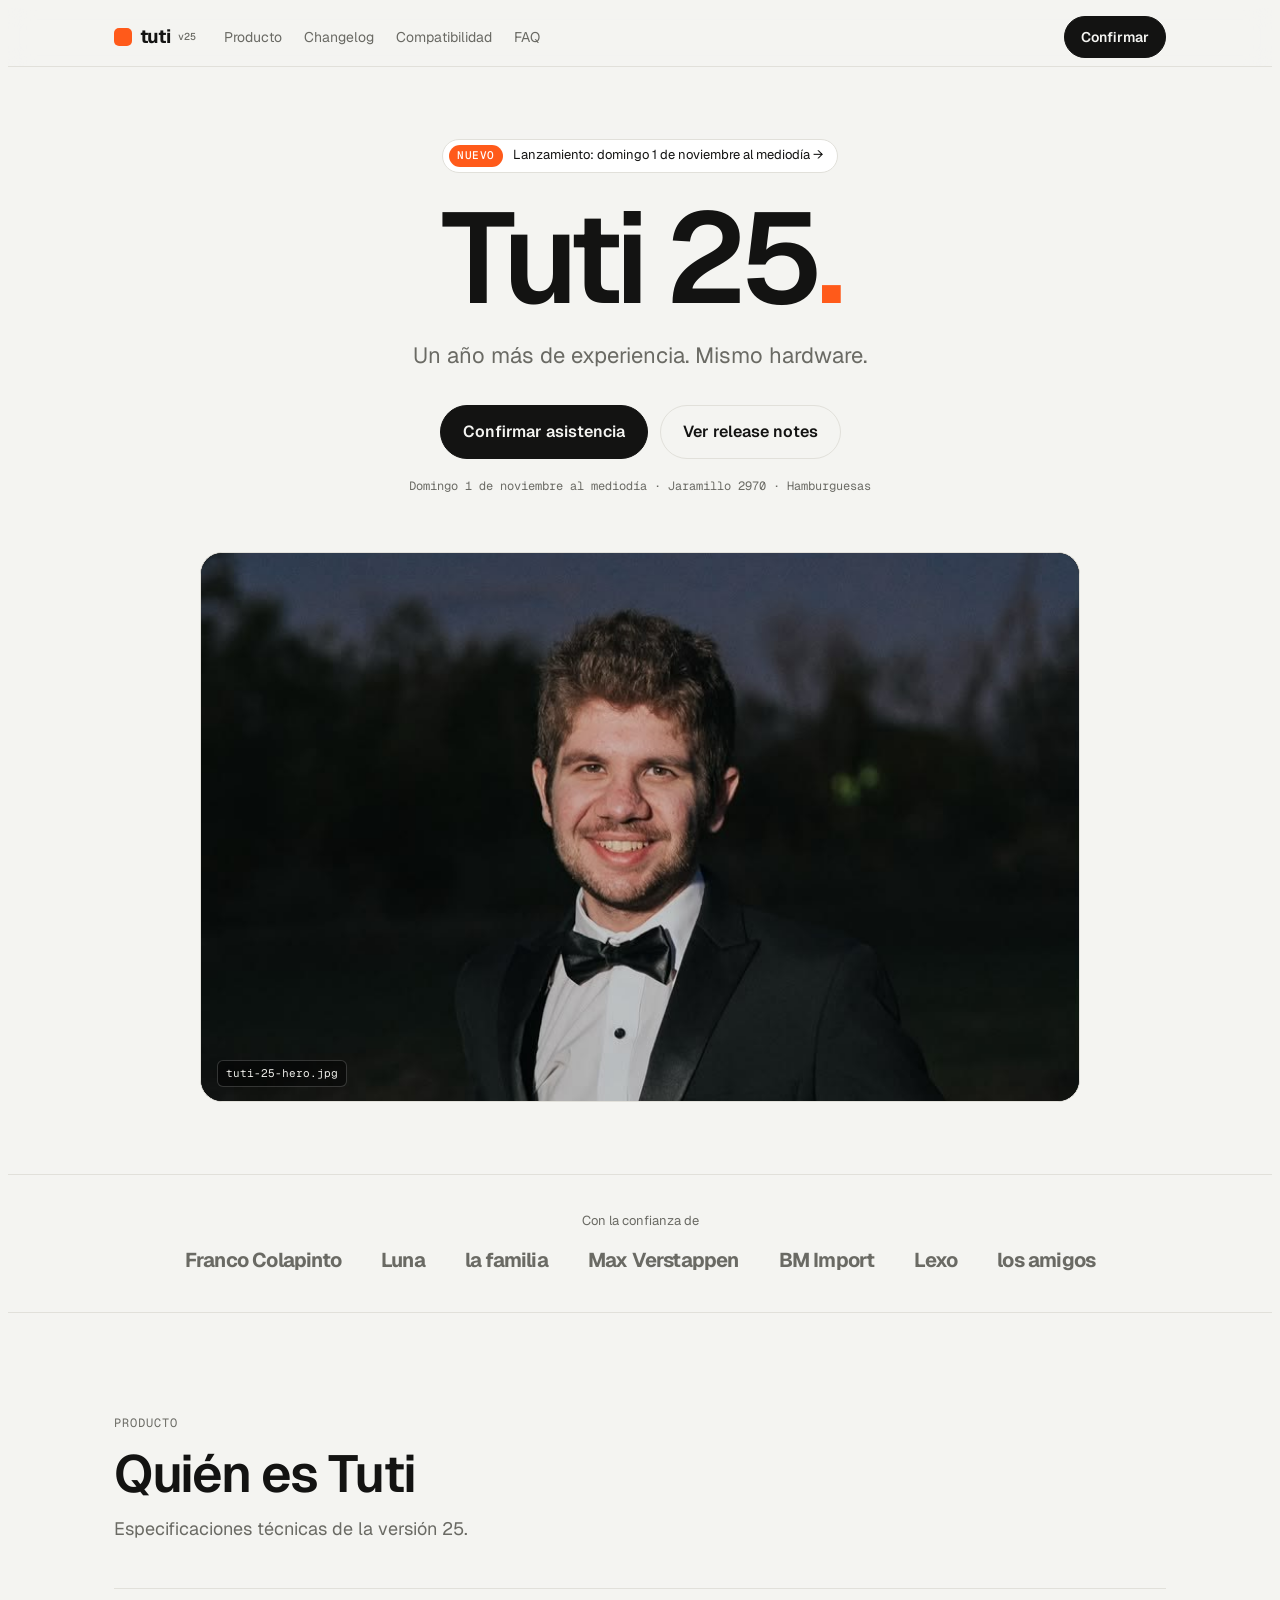
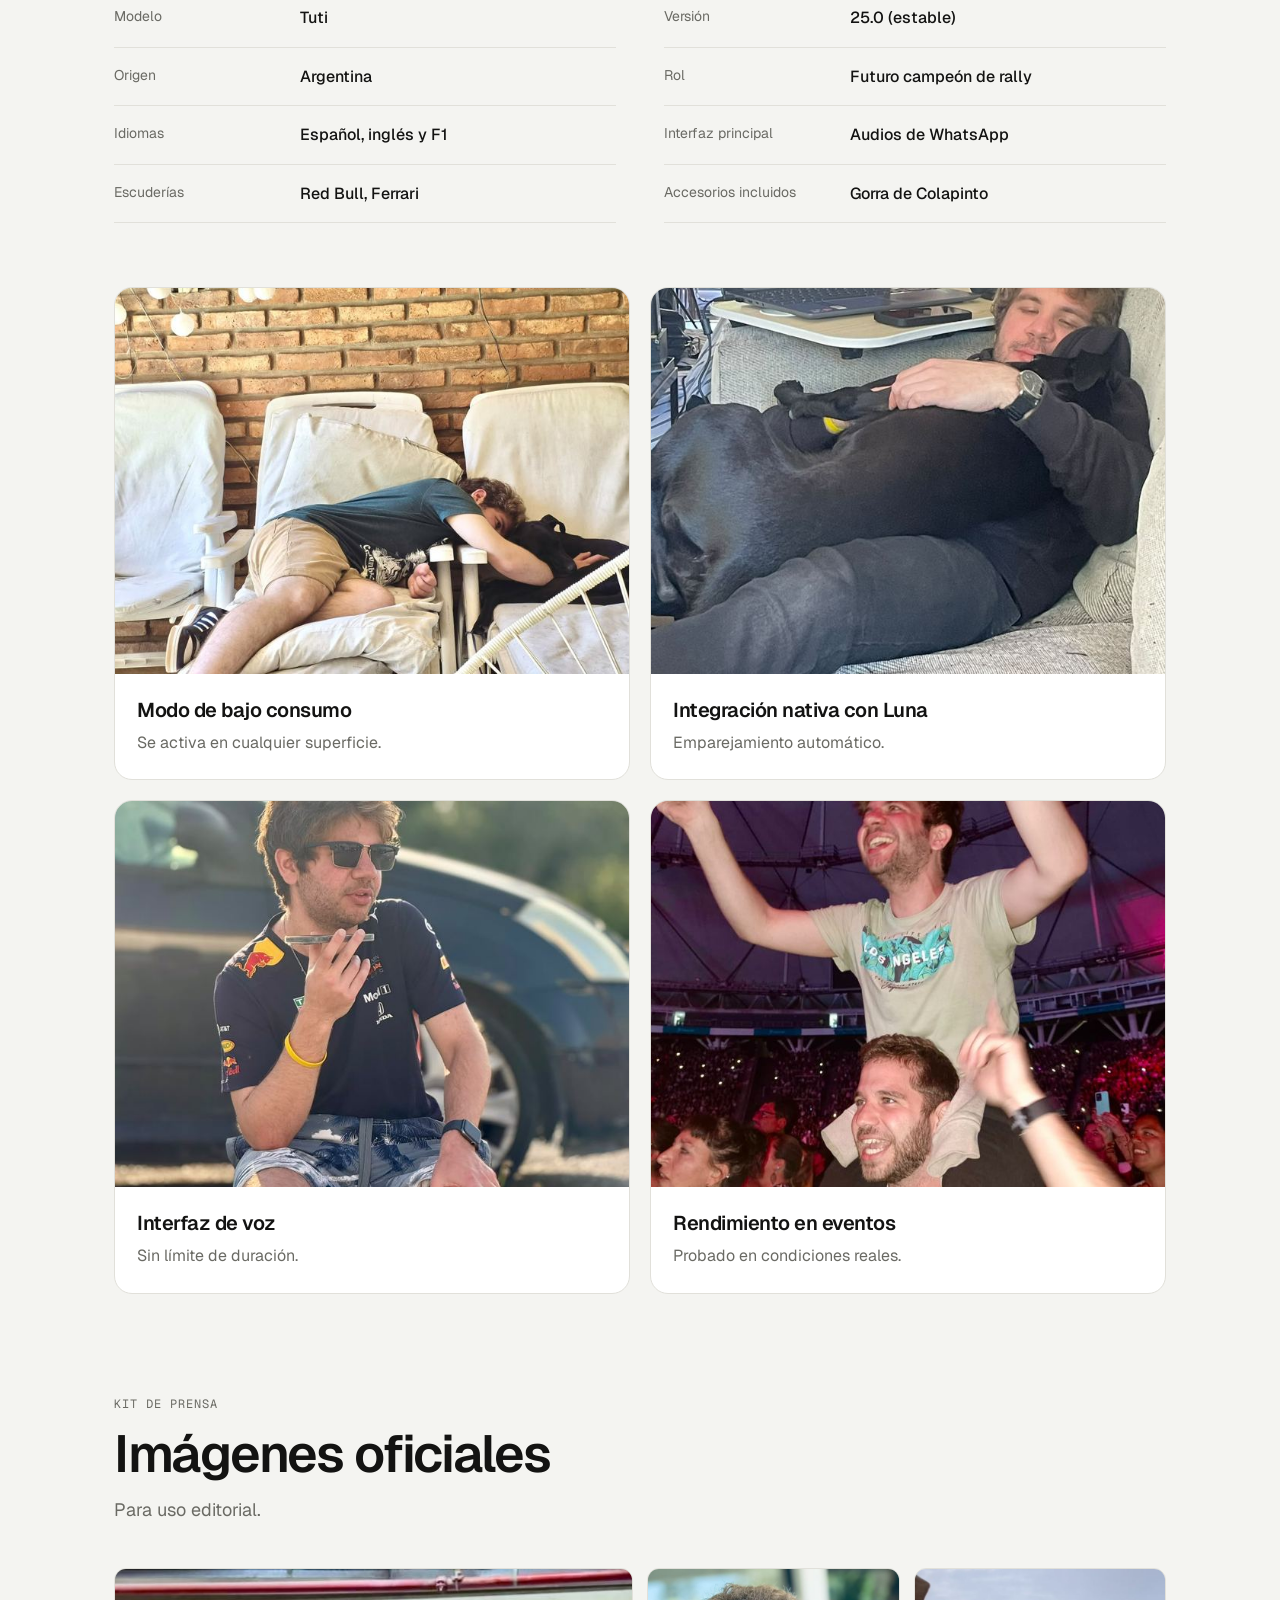
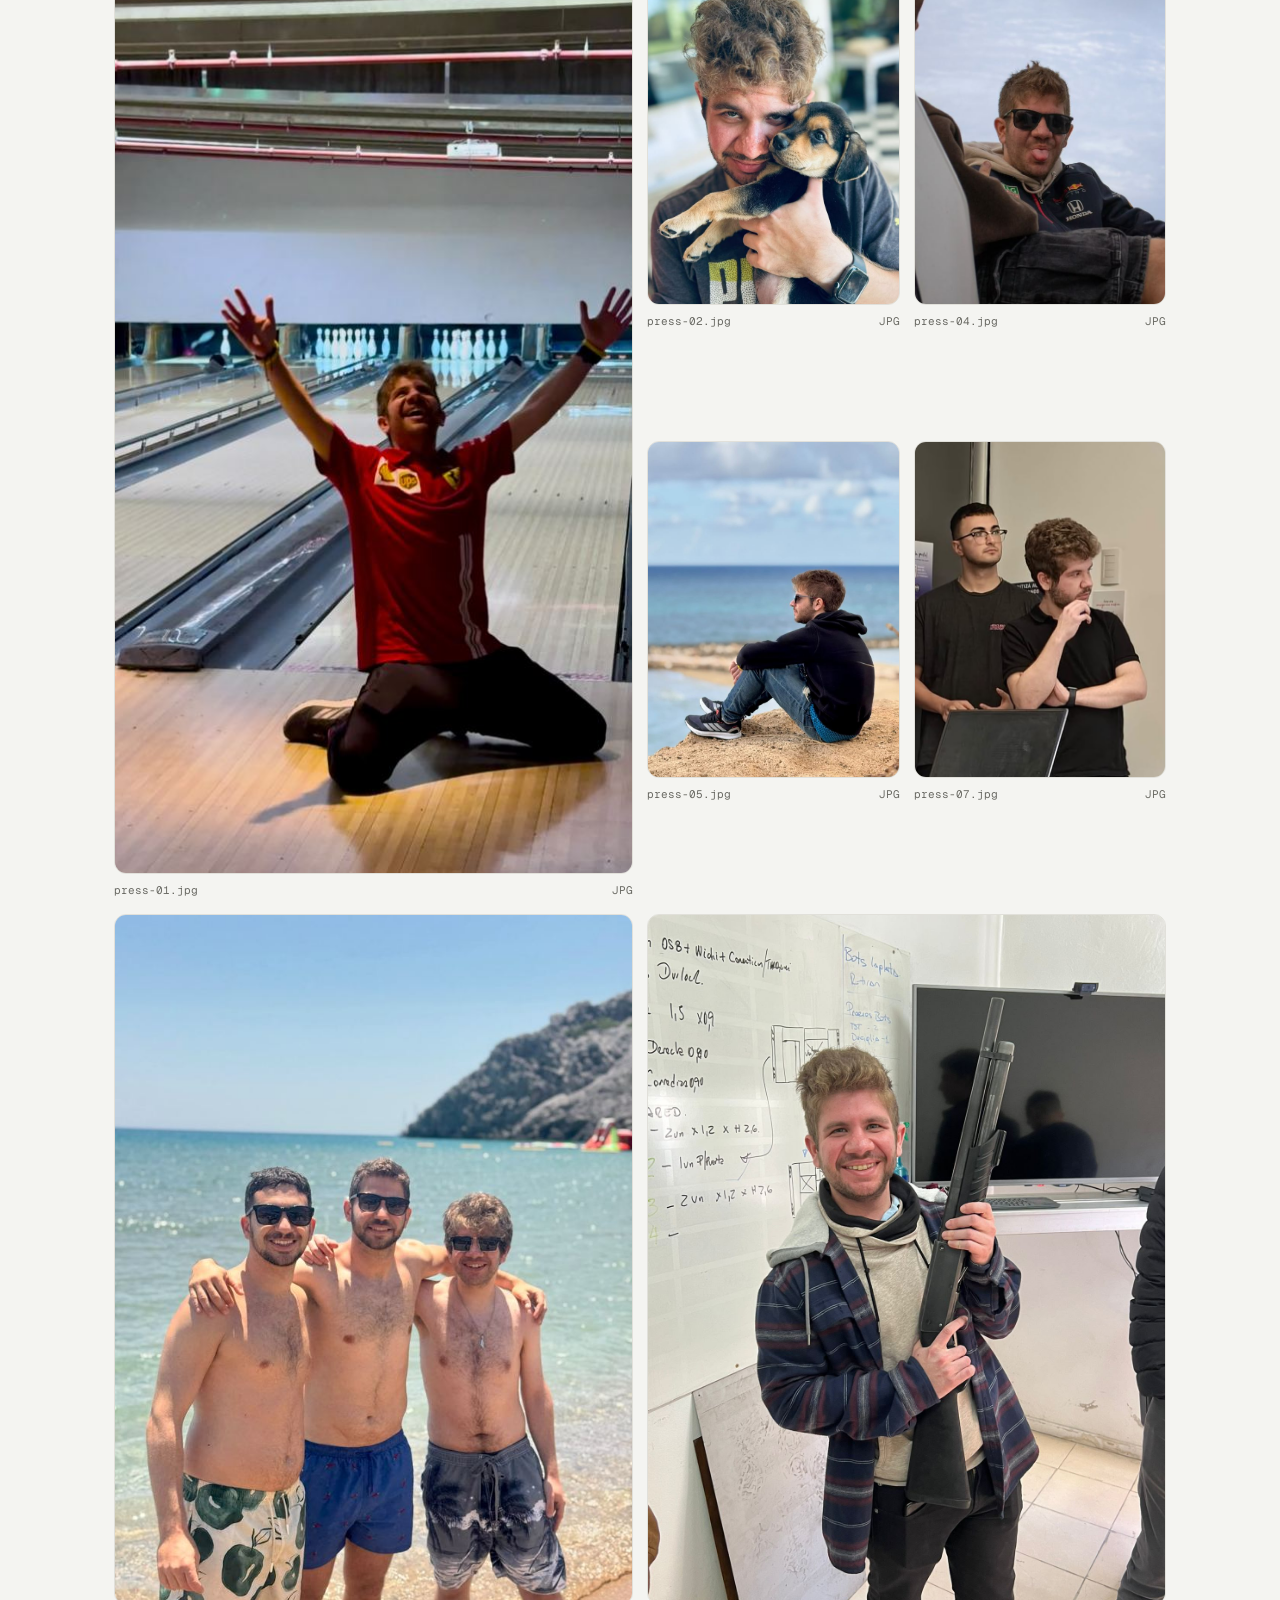
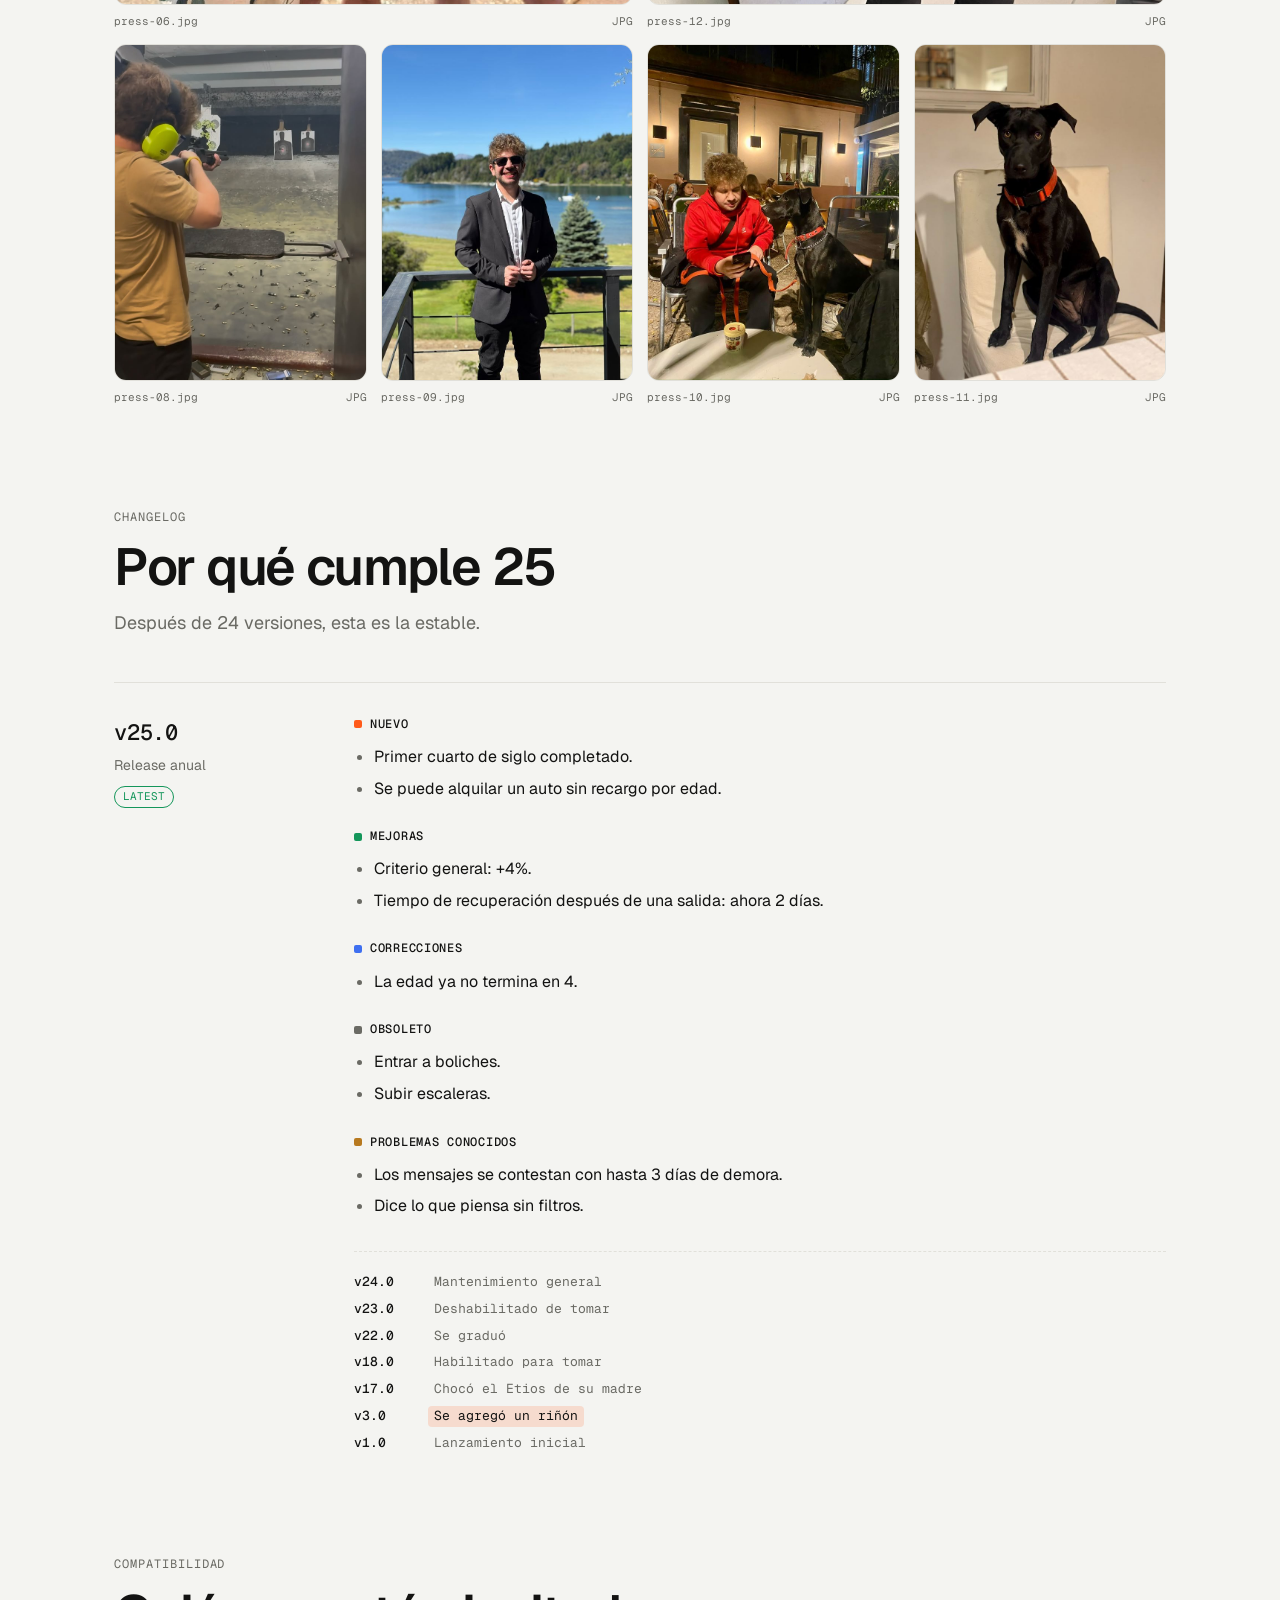
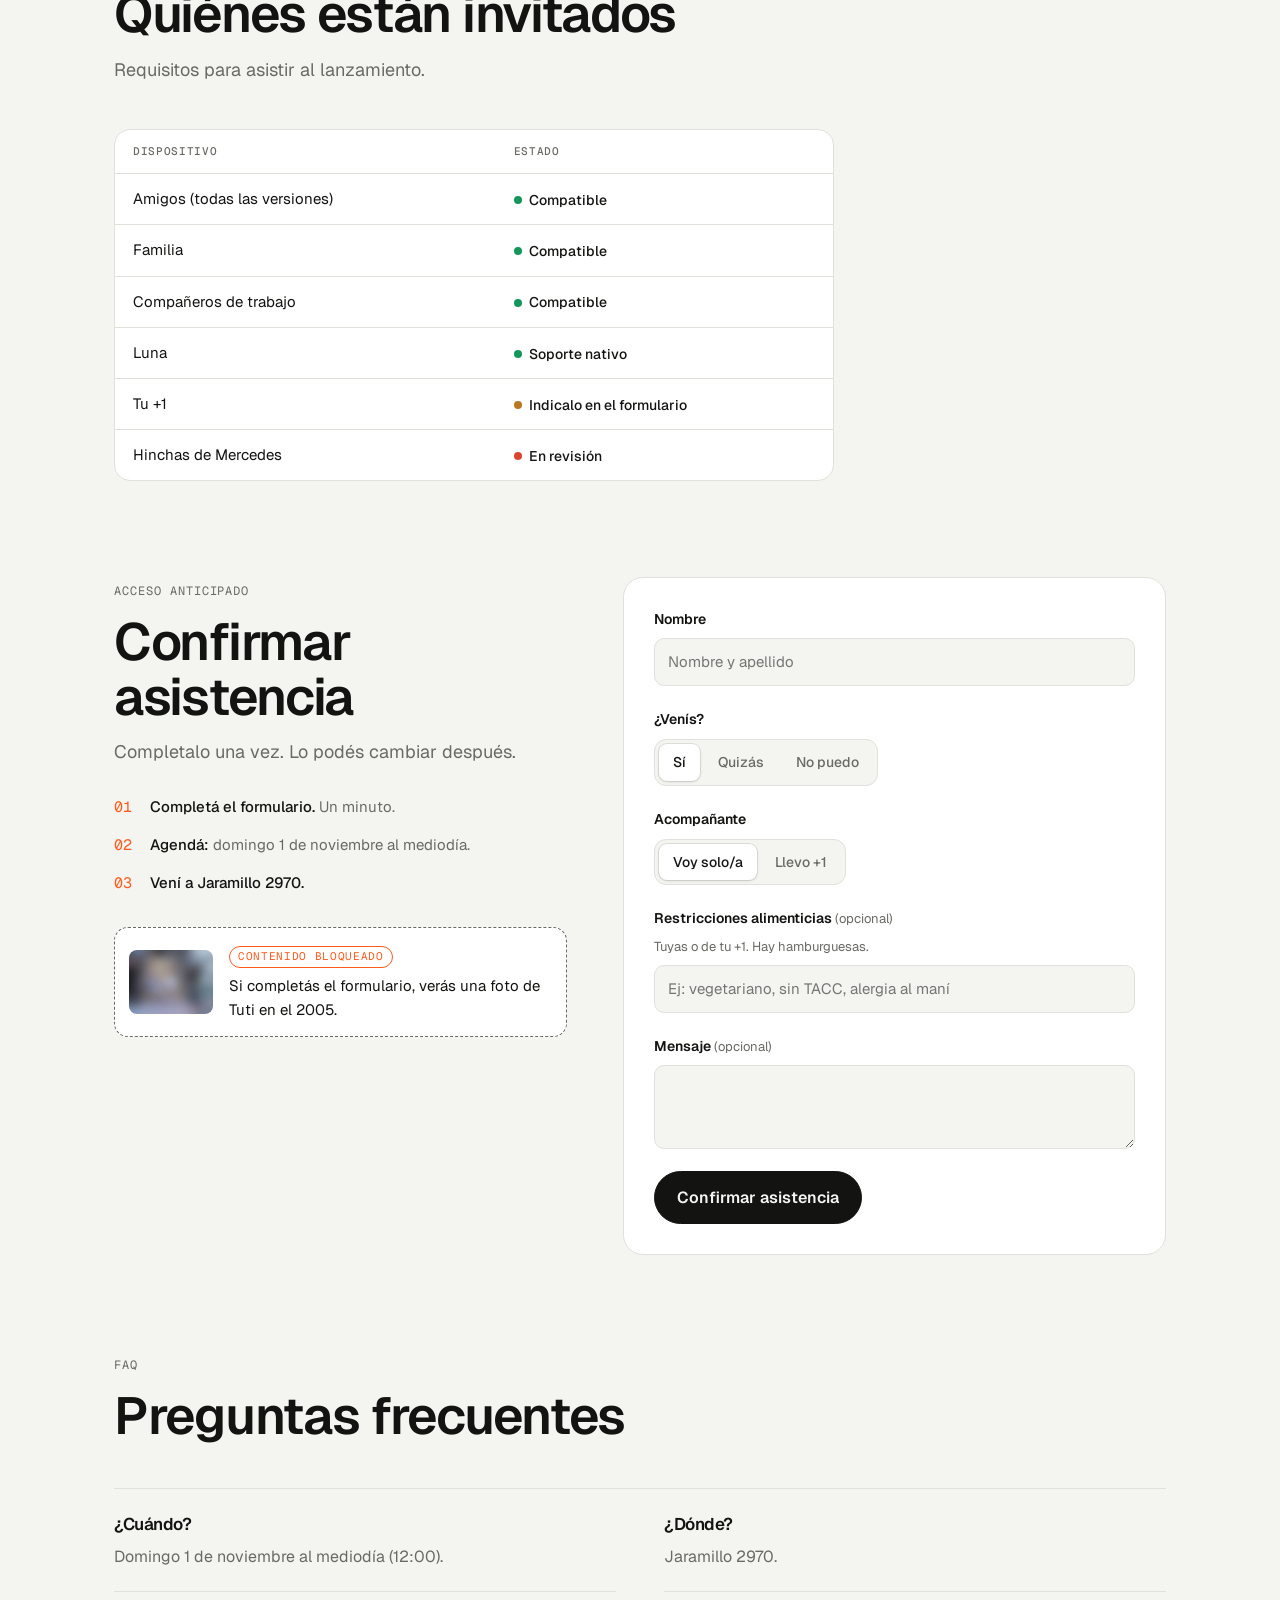
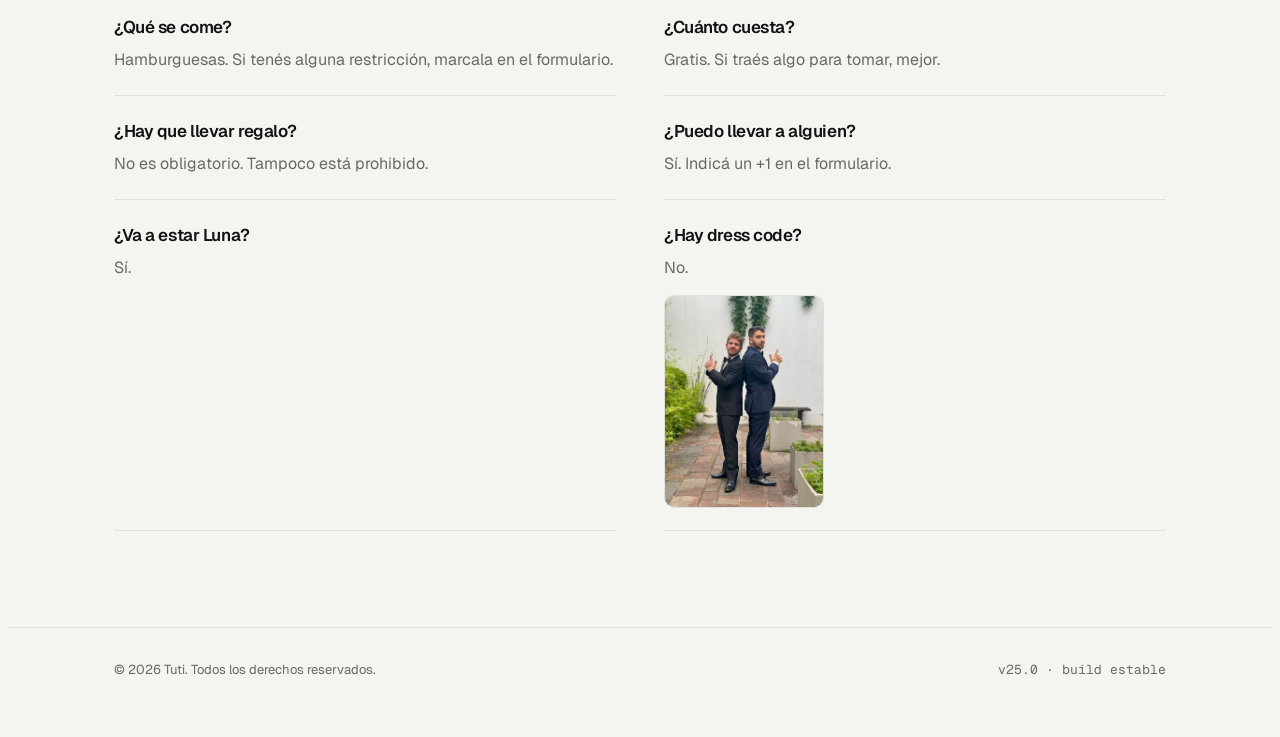
==== commit 93b59b7e: "Tuxedo hero, 007 photo in dress code FAQ, spec and version history edits Co-Authored-By: Claude Opus" ====
--- a/index.html
+++ b/index.html
@@ -55,7 +55,7 @@
 .hero .ctas{display:flex;justify-content:center;flex-wrap:wrap;gap:12px;margin-top:32px}
 .hero .meta{font-family:var(--f-mono);font-size:12px;color:var(--muted);margin-top:18px}
 .shot{margin:56px auto 0;max-width:880px;border-radius:22px;overflow:hidden;border:1px solid var(--line);background:#0b0b0b;aspect-ratio:16/10;position:relative}
-.shot img{width:100%;height:100%;object-fit:cover;object-position:center 32%}
+.shot img{width:100%;height:100%;object-fit:cover;object-position:center 10%}
 .shot .tag{position:absolute;left:16px;bottom:14px;font-family:var(--f-mono);font-size:11px;color:#EDEDE8;background:rgba(0,0,0,.45);border:1px solid rgba(255,255,255,.18);border-radius:6px;padding:4px 8px}
 
 .trust{padding-block:36px;border-block:1px solid var(--line);margin-top:72px}
@@ -189,6 +189,7 @@
 .faq div{padding-block:22px;border-bottom:1px solid var(--line)}
 .faq h3{font-size:17px}
 .faq p{color:var(--muted);margin-top:6px}
+.faq-img img{width:160px;max-width:100%;aspect-ratio:3/4;object-fit:cover;border-radius:10px;border:1px solid var(--line);margin-top:14px}
 
 footer{border-top:1px solid var(--line);padding-block:32px 48px;font-size:13px;color:var(--muted)}
 footer .wrap{display:flex;flex-wrap:wrap;justify-content:space-between;gap:12px}
@@ -232,12 +233,12 @@
     <a class="btn lg ghost" href="#changelog">Ver release notes</a>
   </div>
   <p class="meta">Domingo 1 de noviembre al mediodía · Jaramillo 2970 · Hamburguesas</p>
-  <div class="shot"><img src="img/hero-range.jpg" alt="Tuti disparando en un polígono de tiro"><span class="tag">tuti-25-hero.jpg</span></div>
+  <div class="shot"><img src="img/hero-tux.jpg" alt="Tuti de smoking y moño"><span class="tag">tuti-25-hero.jpg</span></div>
 </header>
 
 <div class="trust"><div class="wrap">
   <p>Con la confianza de</p>
-  <span>Luna</span><span>Max Verstappen</span><span>Franco Colapinto</span><span>la familia</span><span>BM Import</span><span>Lexo</span><span>los amigos</span>
+  <span>Franco Colapinto</span><span>Luna</span><span>la familia</span><span>Max Verstappen</span><span>BM Import</span><span>Lexo</span><span>los amigos</span>
 </div></div>
 
 <section class="s" id="producto"><div class="wrap">
@@ -247,10 +248,10 @@
     <div><dt>Versión</dt><dd>25.0 (estable)</dd></div>
     <div><dt>Origen</dt><dd>Argentina</dd></div>
     <div><dt>Rol</dt><dd>Futuro campeón de rally</dd></div>
-    <div><dt>Idiomas</dt><dd>Español rioplatense, inglés y un poco de hebreo</dd></div>
+    <div><dt>Idiomas</dt><dd>Español, inglés y F1</dd></div>
     <div><dt>Interfaz principal</dt><dd>Audios de WhatsApp</dd></div>
     <div><dt>Escuderías</dt><dd>Red Bull, Ferrari</dd></div>
-    <div><dt>Accesorios incluidos</dt><dd>Luna y algo de Colapinto</dd></div>
+    <div><dt>Accesorios incluidos</dt><dd>Gorra de Colapinto</dd></div>
   </dl>
   <div class="features">
     <div class="feat"><div class="img"><img src="img/p1.jpg" alt="Tuti dormido sobre sillas de jardín" loading="lazy"></div><div class="txt"><h3>Modo de bajo consumo</h3><p>Se activa en cualquier superficie.</p></div></div>
@@ -265,13 +266,12 @@
   <div class="press">
     <figure class="wide"><div class="frame"><img src="img/p8.jpg" alt="Tuti festejando en una pista de bowling" loading="lazy"></div><figcaption><span>press-01.jpg</span><span>JPG</span></figcaption></figure>
     <figure><div class="frame"><img src="img/p12.jpg" alt="Tuti con un cachorro" loading="lazy"></div><figcaption><span>press-02.jpg</span><span>JPG</span></figcaption></figure>
-    <figure class="wide"><div class="frame"><img src="img/p10.jpg" alt="Tuti y un amigo de smoking, espalda con espalda" loading="lazy"></div><figcaption><span>press-03.jpg</span><span>JPG</span></figcaption></figure>
     <figure><div class="frame"><img src="img/p11.jpg" alt="Tuti sacando la lengua" loading="lazy"></div><figcaption><span>press-04.jpg</span><span>JPG</span></figcaption></figure>
     <figure><div class="frame"><img src="img/p9.jpg" alt="Tuti mirando el mar" loading="lazy"></div><figcaption><span>press-05.jpg</span><span>JPG</span></figcaption></figure>
     <figure class="wide"><div class="frame"><img src="img/p6.jpg" alt="Tuti y dos amigos en la playa" loading="lazy"></div><figcaption><span>press-06.jpg</span><span>JPG</span></figcaption></figure>
     <figure><div class="frame"><img src="img/p15.jpg" alt="Tuti pensativo con la mano en el mentón" loading="lazy"></div><figcaption><span>press-07.jpg</span><span>JPG</span></figcaption></figure>
     <figure class="wide"><div class="frame"><img src="img/p14.jpg" alt="Tuti sonriendo con una escopeta" loading="lazy"></div><figcaption><span>press-12.jpg</span><span>JPG</span></figcaption></figure>
-    <figure><div class="frame"><img src="img/p7.jpg" alt="Tuti de smoking y moño" loading="lazy"></div><figcaption><span>press-08.jpg</span><span>JPG</span></figcaption></figure>
+    <figure><div class="frame"><img src="img/hero-range.jpg" alt="Tuti disparando en un polígono de tiro" loading="lazy"></div><figcaption><span>press-08.jpg</span><span>JPG</span></figcaption></figure>
     <figure><div class="frame"><img src="img/p2.jpg" alt="Tuti de saco frente a un lago" loading="lazy"></div><figcaption><span>press-09.jpg</span><span>JPG</span></figcaption></figure>
     <figure><div class="frame"><img src="img/p0.jpg" alt="Tuti en un bar con Luna" loading="lazy"></div><figcaption><span>press-10.jpg</span><span>JPG</span></figcaption></figure>
     <figure><div class="frame"><img src="img/p4.jpg" alt="Luna sentada en una silla" loading="lazy"></div><figcaption><span>press-11.jpg</span><span>JPG</span></figcaption></figure>
@@ -290,7 +290,7 @@
         <div class="c-dep"><h4>Obsoleto</h4><ul><li>Entrar a boliches.</li><li>Subir escaleras.</li></ul></div>
         <div class="c-bug"><h4>Problemas conocidos</h4><ul><li>Los mensajes se contestan con hasta 3 días de demora.</li><li>Dice lo que piensa sin filtros.</li></ul></div>
       </div>
-      <div class="older"><div><b>v24.0</b><span>Mantenimiento general</span></div><div><b>v22.0</b><span>Se graduó</span></div><div><b>v18.0</b><span>Habilitado para votar y manejar</span></div><div class="hl"><b>v3.0</b><span>Se agregó un riñón</span></div><div><b>v1.0</b><span>Lanzamiento inicial</span></div></div>
+      <div class="older"><div><b>v24.0</b><span>Mantenimiento general</span></div><div><b>v23.0</b><span>Deshabilitado de tomar</span></div><div><b>v22.0</b><span>Se graduó</span></div><div><b>v18.0</b><span>Habilitado para tomar</span></div><div><b>v17.0</b><span>Chocó el Etios de su madre</span></div><div class="hl"><b>v3.0</b><span>Se agregó un riñón</span></div><div><b>v1.0</b><span>Lanzamiento inicial</span></div></div>
     </div>
   </div>
 </div></section>
@@ -392,7 +392,7 @@
     <div><h3>¿Hay que llevar regalo?</h3><p>No es obligatorio. Tampoco está prohibido.</p></div>
     <div><h3>¿Puedo llevar a alguien?</h3><p>Sí. Indicá un +1 en el formulario.</p></div>
     <div><h3>¿Va a estar Luna?</h3><p>Sí.</p></div>
-    <div><h3>¿Hay dress code?</h3><p>No.</p></div>
+    <div class="faq-img"><h3>¿Hay dress code?</h3><p>No.</p><img src="img/p10.jpg" alt="Tuti y un amigo de smoking, espalda con espalda, haciendo pistolas con los dedos" loading="lazy"></div>
   </div>
 </div></section>
 
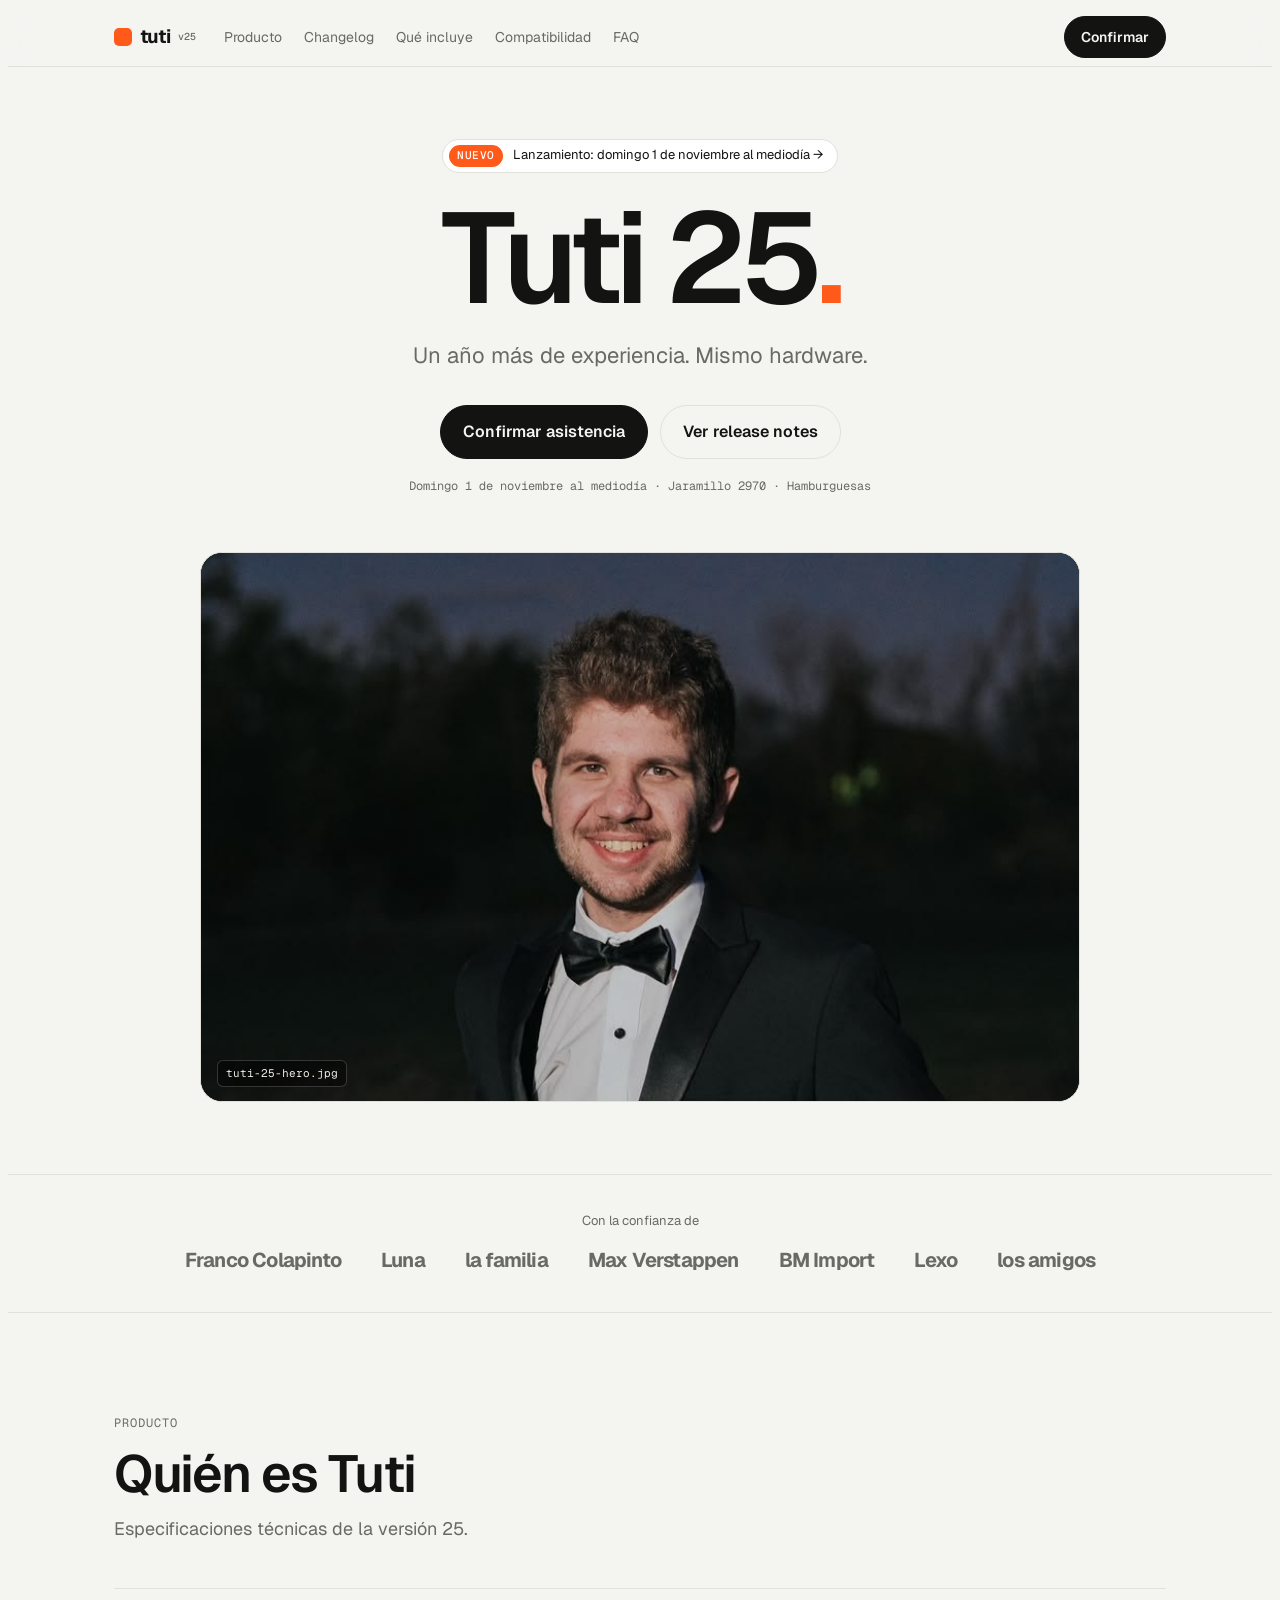
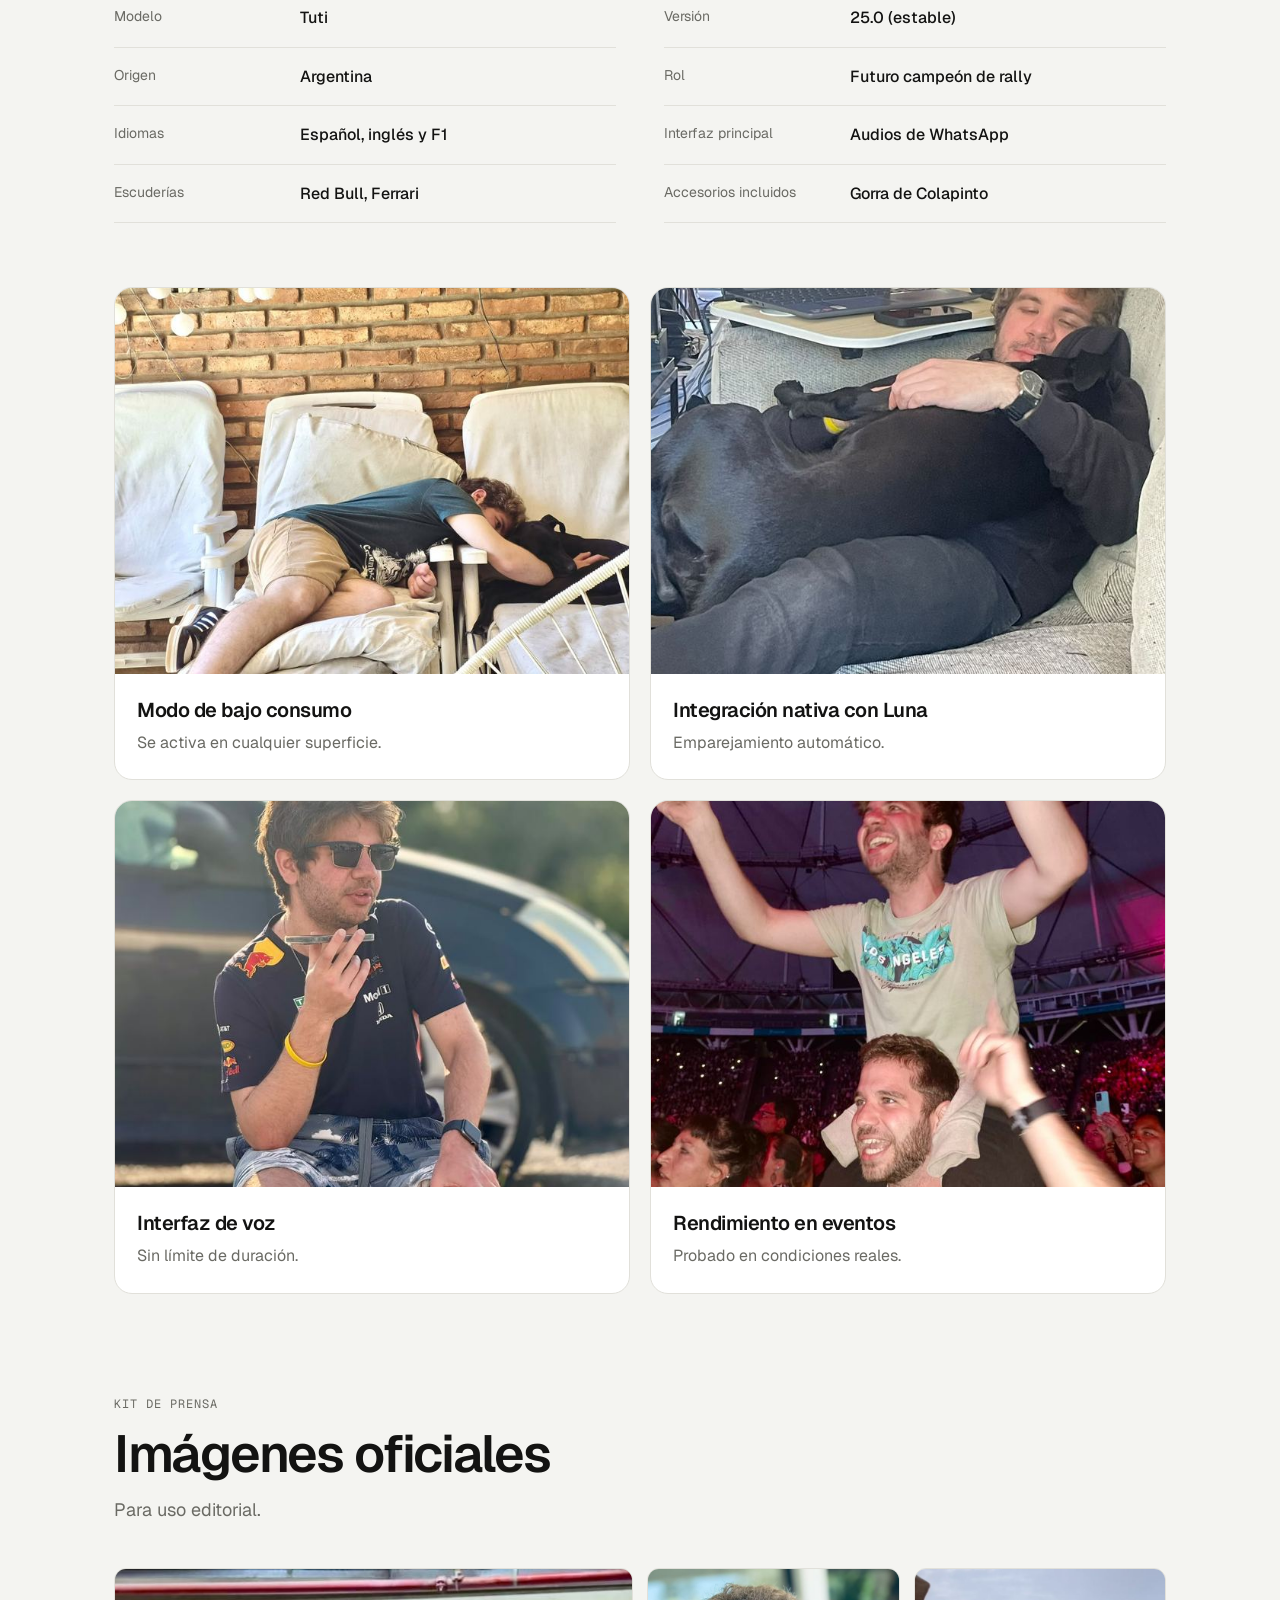
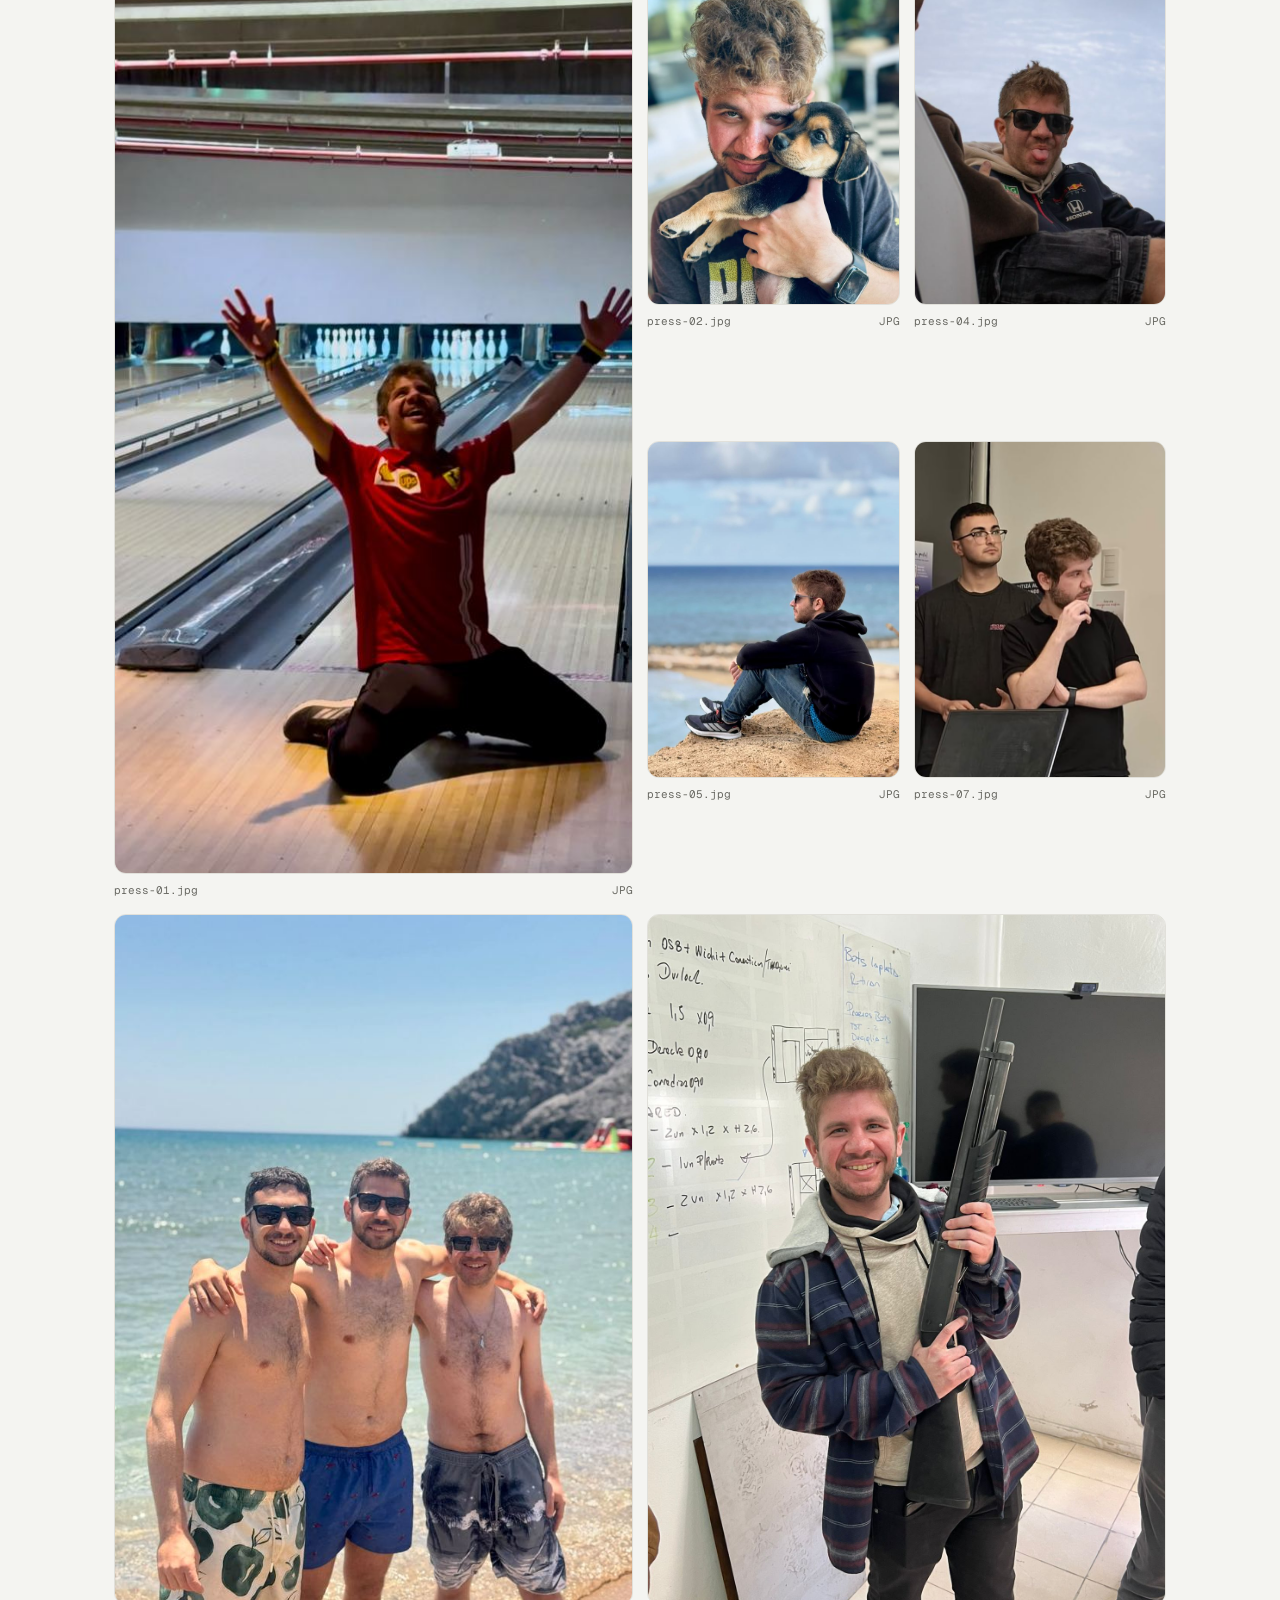
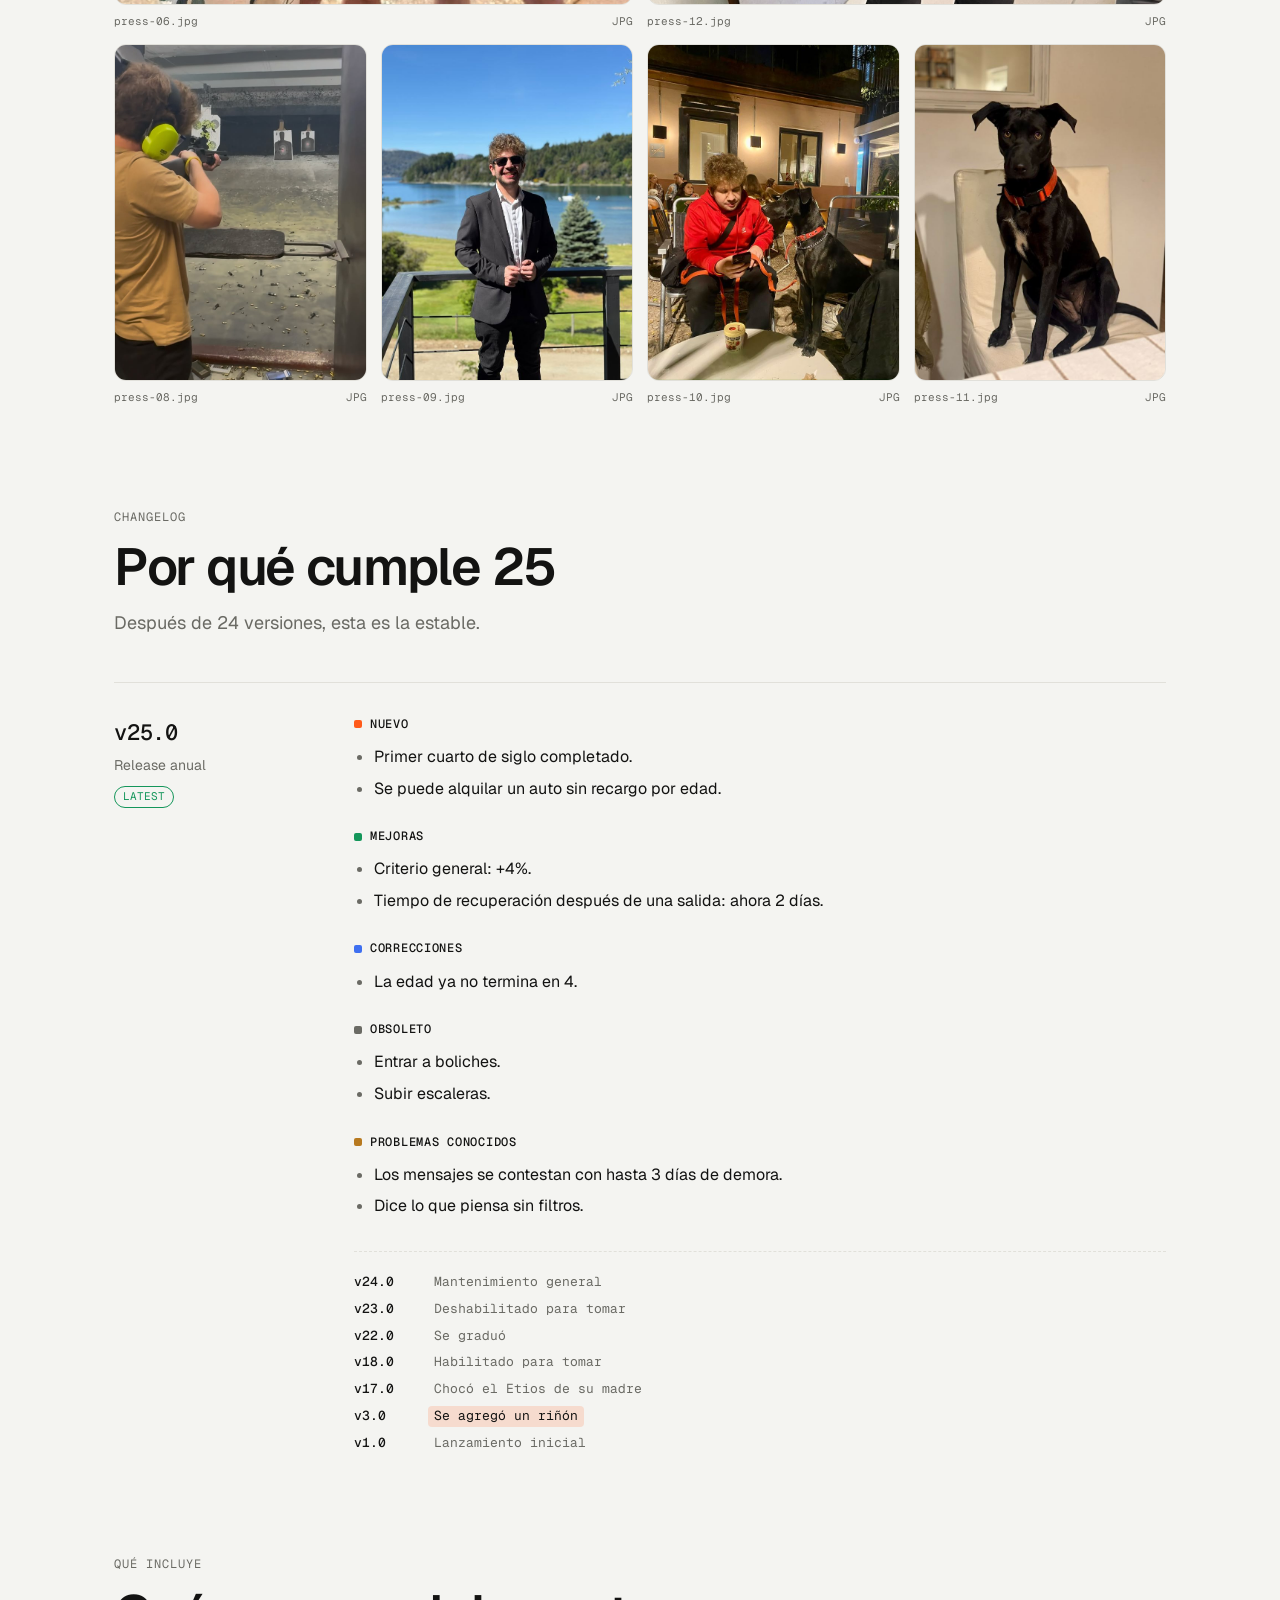
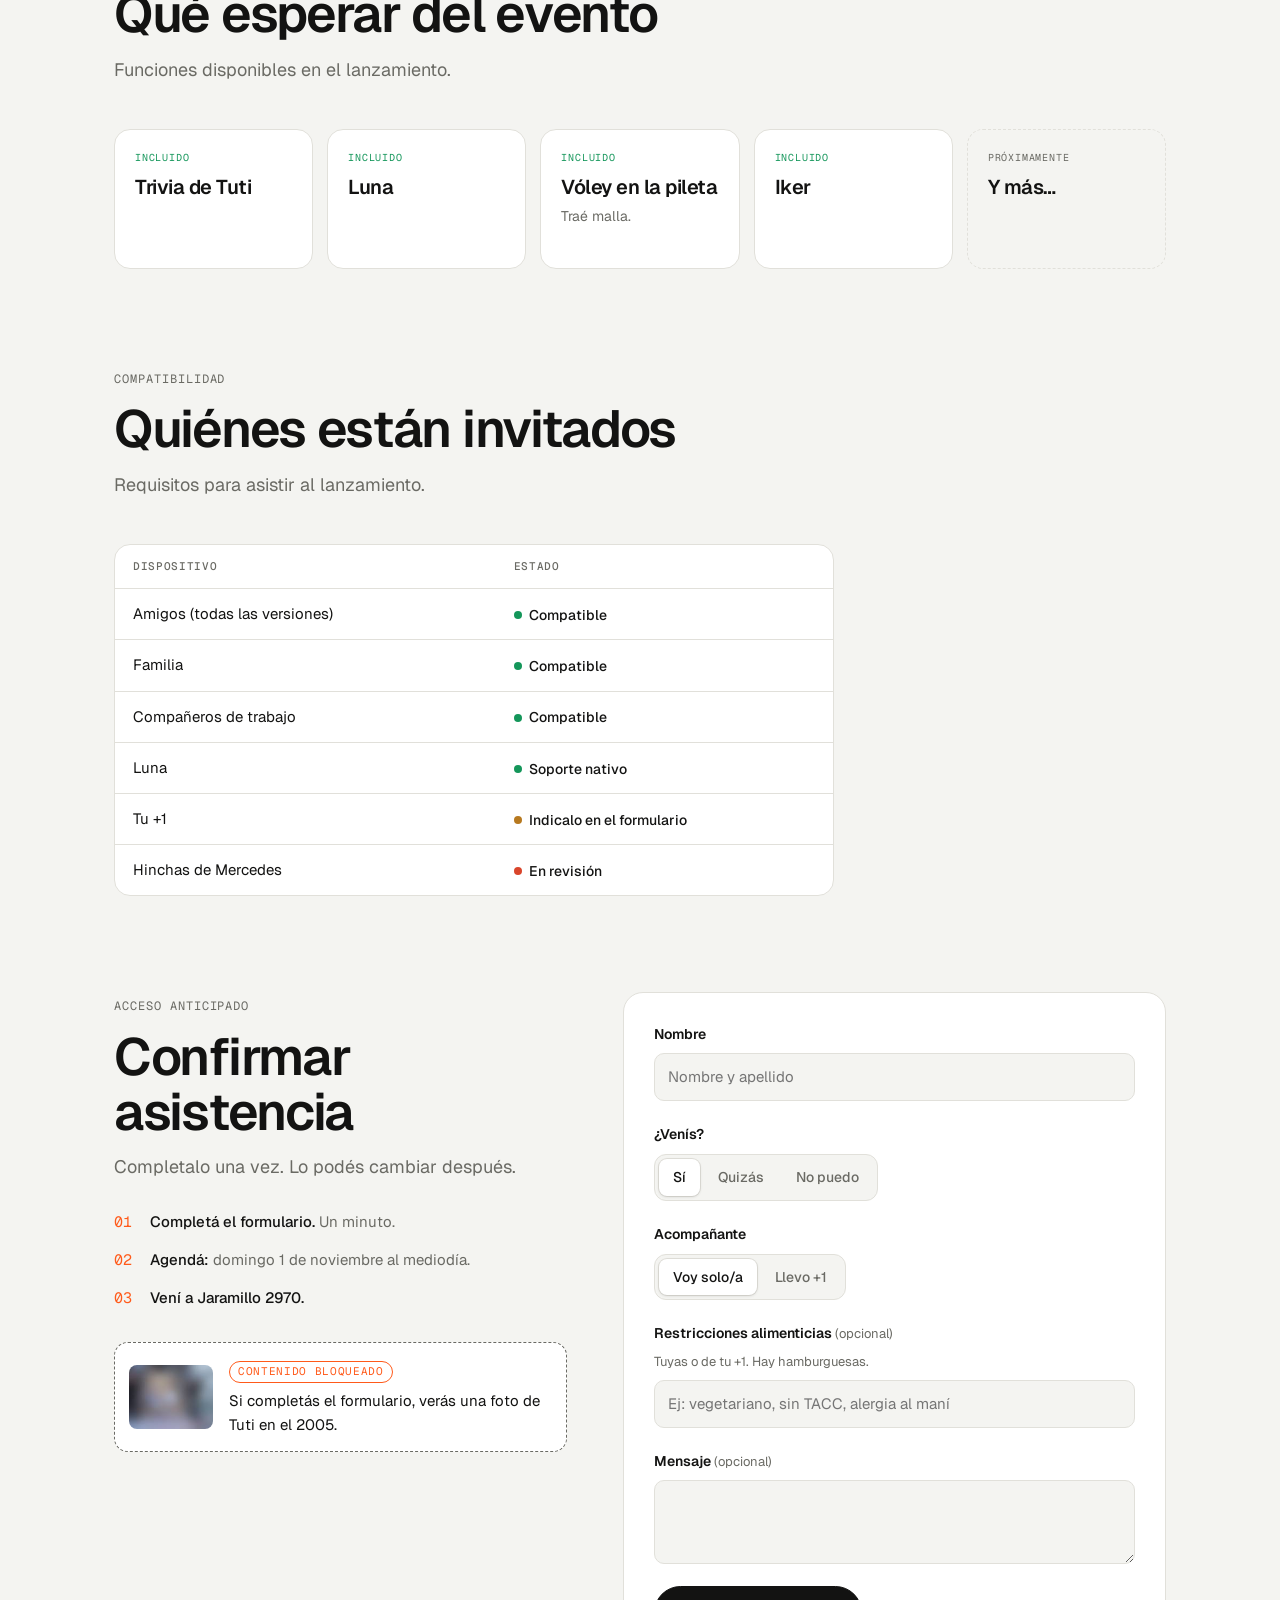
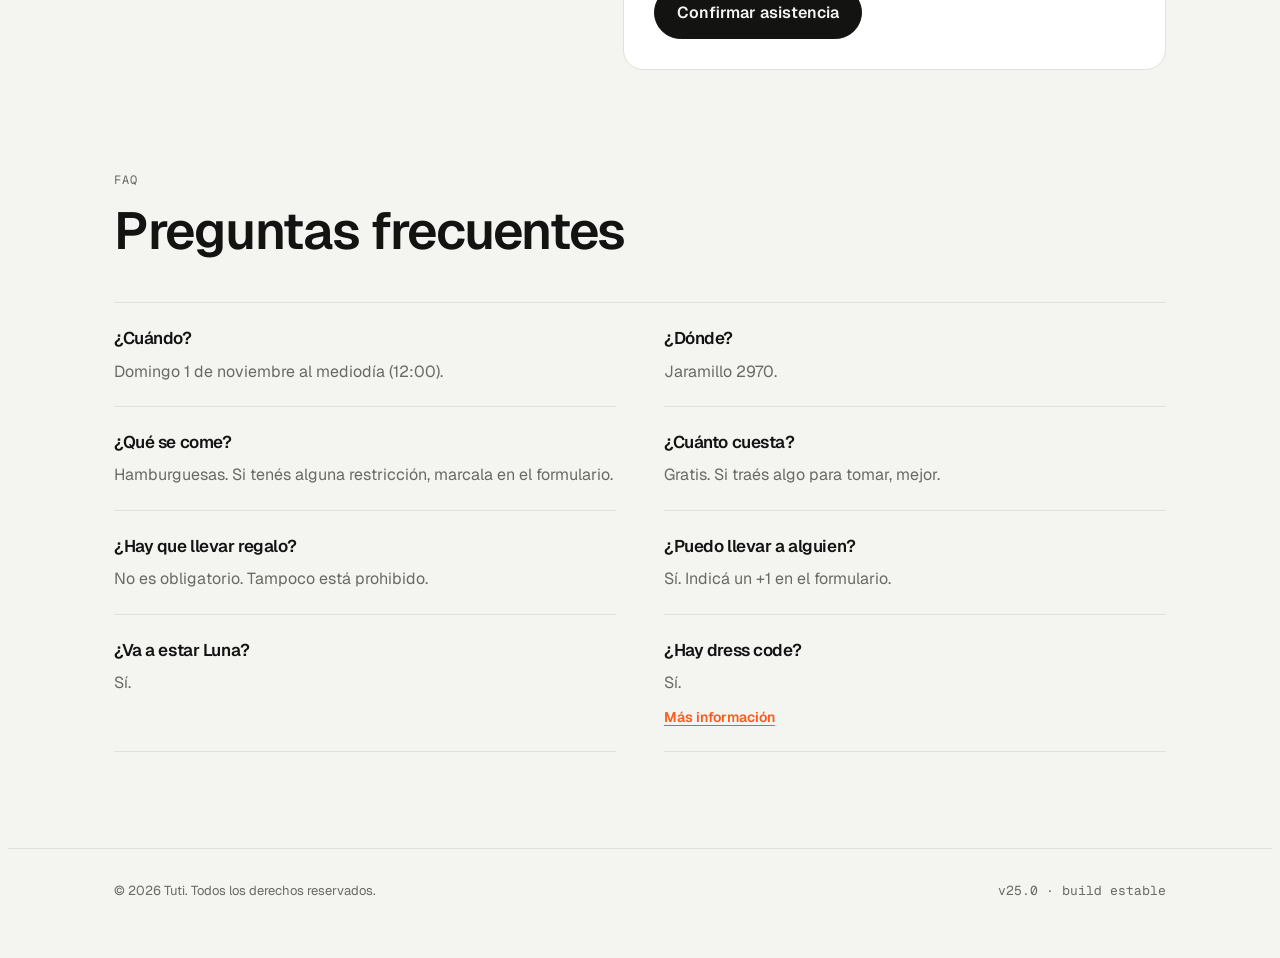
==== commit a6bbf61b: "Dress code popup, 'Qué incluye' section, wording fix Co-Authored-By: Claude Opus 5.5 <noreply@anthro" ====
--- a/index.html
+++ b/index.html
@@ -180,6 +180,20 @@
 .reveal{margin:0;display:grid;gap:10px;justify-items:start}
 .reveal img{width:100%;border-radius:12px;border:1px solid var(--line)}
 .reveal figcaption{font-family:var(--f-mono);font-size:12px;color:var(--muted)}
+.incl{display:grid;grid-template-columns:repeat(5,minmax(0,1fr));gap:14px}
+.incl > div{background:var(--surface);border:1px solid var(--line);border-radius:16px;padding:20px;display:flex;flex-direction:column;gap:10px;min-height:140px}
+.incl .tag{font-family:var(--f-mono);font-size:10px;letter-spacing:.08em;color:var(--ok)}
+.incl h3{font-size:20px;line-height:1.15}
+.incl p{color:var(--muted);font-size:14px;margin-top:-4px}
+.incl .more{background:transparent;border-style:dashed}
+.incl .more .tag{color:var(--muted)}
+.linkbtn{font:inherit;font-size:14px;font-weight:600;color:var(--accent);background:none;border:0;padding:0;margin-top:10px;cursor:pointer;text-decoration:underline;text-underline-offset:3px}
+dialog#dc{border:1px solid var(--line);border-radius:18px;padding:0;background:var(--surface);color:var(--fg);max-width:min(440px,calc(100vw - 32px));width:100%}
+dialog#dc::backdrop{background:rgba(0,0,0,.6)}
+dialog#dc img{width:100%;display:block}
+dialog#dc .dc-body{padding:16px 20px 20px;display:flex;justify-content:space-between;align-items:center;gap:12px}
+dialog#dc .dc-body p{font-weight:600}
+@media (max-width:860px){.incl{grid-template-columns:repeat(2,minmax(0,1fr))}.incl .more{grid-column:span 2;min-height:0}}
 .panel{margin-top:48px}
 .panel h3{font-size:18px}
 .panel .tot{color:var(--muted);margin:6px 0 16px;font-size:14px}
@@ -220,7 +234,7 @@
 
 <nav class="top"><div class="wrap">
   <a class="logo" href="#top"><i></i>tuti<sup>v25</sup></a>
-  <div class="navlinks"><a href="#producto">Producto</a><a href="#changelog">Changelog</a><a href="#compatibilidad">Compatibilidad</a><a href="#faq">FAQ</a></div>
+  <div class="navlinks"><a href="#producto">Producto</a><a href="#changelog">Changelog</a><a href="#incluye">Qué incluye</a><a href="#compatibilidad">Compatibilidad</a><a href="#faq">FAQ</a></div>
   <a class="btn" href="#rsvp">Confirmar</a>
 </div></nav>
 
@@ -290,8 +304,19 @@
         <div class="c-dep"><h4>Obsoleto</h4><ul><li>Entrar a boliches.</li><li>Subir escaleras.</li></ul></div>
         <div class="c-bug"><h4>Problemas conocidos</h4><ul><li>Los mensajes se contestan con hasta 3 días de demora.</li><li>Dice lo que piensa sin filtros.</li></ul></div>
       </div>
-      <div class="older"><div><b>v24.0</b><span>Mantenimiento general</span></div><div><b>v23.0</b><span>Deshabilitado de tomar</span></div><div><b>v22.0</b><span>Se graduó</span></div><div><b>v18.0</b><span>Habilitado para tomar</span></div><div><b>v17.0</b><span>Chocó el Etios de su madre</span></div><div class="hl"><b>v3.0</b><span>Se agregó un riñón</span></div><div><b>v1.0</b><span>Lanzamiento inicial</span></div></div>
+      <div class="older"><div><b>v24.0</b><span>Mantenimiento general</span></div><div><b>v23.0</b><span>Deshabilitado para tomar</span></div><div><b>v22.0</b><span>Se graduó</span></div><div><b>v18.0</b><span>Habilitado para tomar</span></div><div><b>v17.0</b><span>Chocó el Etios de su madre</span></div><div class="hl"><b>v3.0</b><span>Se agregó un riñón</span></div><div><b>v1.0</b><span>Lanzamiento inicial</span></div></div>
     </div>
+  </div>
+</div></section>
+
+<section class="s" id="incluye"><div class="wrap">
+  <div class="s-head"><span class="kicker">Qué incluye</span><h2>Qué esperar del evento</h2><p>Funciones disponibles en el lanzamiento.</p></div>
+  <div class="incl">
+    <div><span class="tag">INCLUIDO</span><h3>Trivia de Tuti</h3></div>
+    <div><span class="tag">INCLUIDO</span><h3>Luna</h3></div>
+    <div><span class="tag">INCLUIDO</span><h3>Vóley en la pileta</h3><p>Traé malla.</p></div>
+    <div><span class="tag">INCLUIDO</span><h3>Iker</h3></div>
+    <div class="more"><span class="tag">PRÓXIMAMENTE</span><h3>Y más…</h3></div>
   </div>
 </div></section>
 
@@ -392,10 +417,23 @@
     <div><h3>¿Hay que llevar regalo?</h3><p>No es obligatorio. Tampoco está prohibido.</p></div>
     <div><h3>¿Puedo llevar a alguien?</h3><p>Sí. Indicá un +1 en el formulario.</p></div>
     <div><h3>¿Va a estar Luna?</h3><p>Sí.</p></div>
-    <div class="faq-img"><h3>¿Hay dress code?</h3><p>No.</p><img src="img/p10.jpg" alt="Tuti y un amigo de smoking, espalda con espalda, haciendo pistolas con los dedos" loading="lazy"></div>
-  </div>
-</div></section>
-
+    <div><h3>¿Hay dress code?</h3><p>Sí.</p><button class="linkbtn" type="button" id="dc-open">Más información</button></div>
+  </div>
+</div></section>
+
+<dialog id="dc" aria-label="Dress code">
+  <img src="img/p10.jpg" alt="Tuti y un amigo de smoking, espalda con espalda, haciendo pistolas con los dedos" loading="lazy">
+  <div class="dc-body"><p>Dress code: smoking.</p><button class="btn ghost" type="button" id="dc-close">Cerrar</button></div>
+</dialog>
+
+<script>
+(function(){
+  const d = document.getElementById('dc');
+  document.getElementById('dc-open').addEventListener('click', () => { if (d.showModal) d.showModal(); else d.setAttribute('open',''); });
+  document.getElementById('dc-close').addEventListener('click', () => d.close ? d.close() : d.removeAttribute('open'));
+  d.addEventListener('click', e => { if (e.target === d) d.close(); });
+})();
+</script>
 <footer><div class="wrap">
   <span>© 2026 Tuti. Todos los derechos reservados.</span>
   <span class="mono">v25.0 · build estable</span>
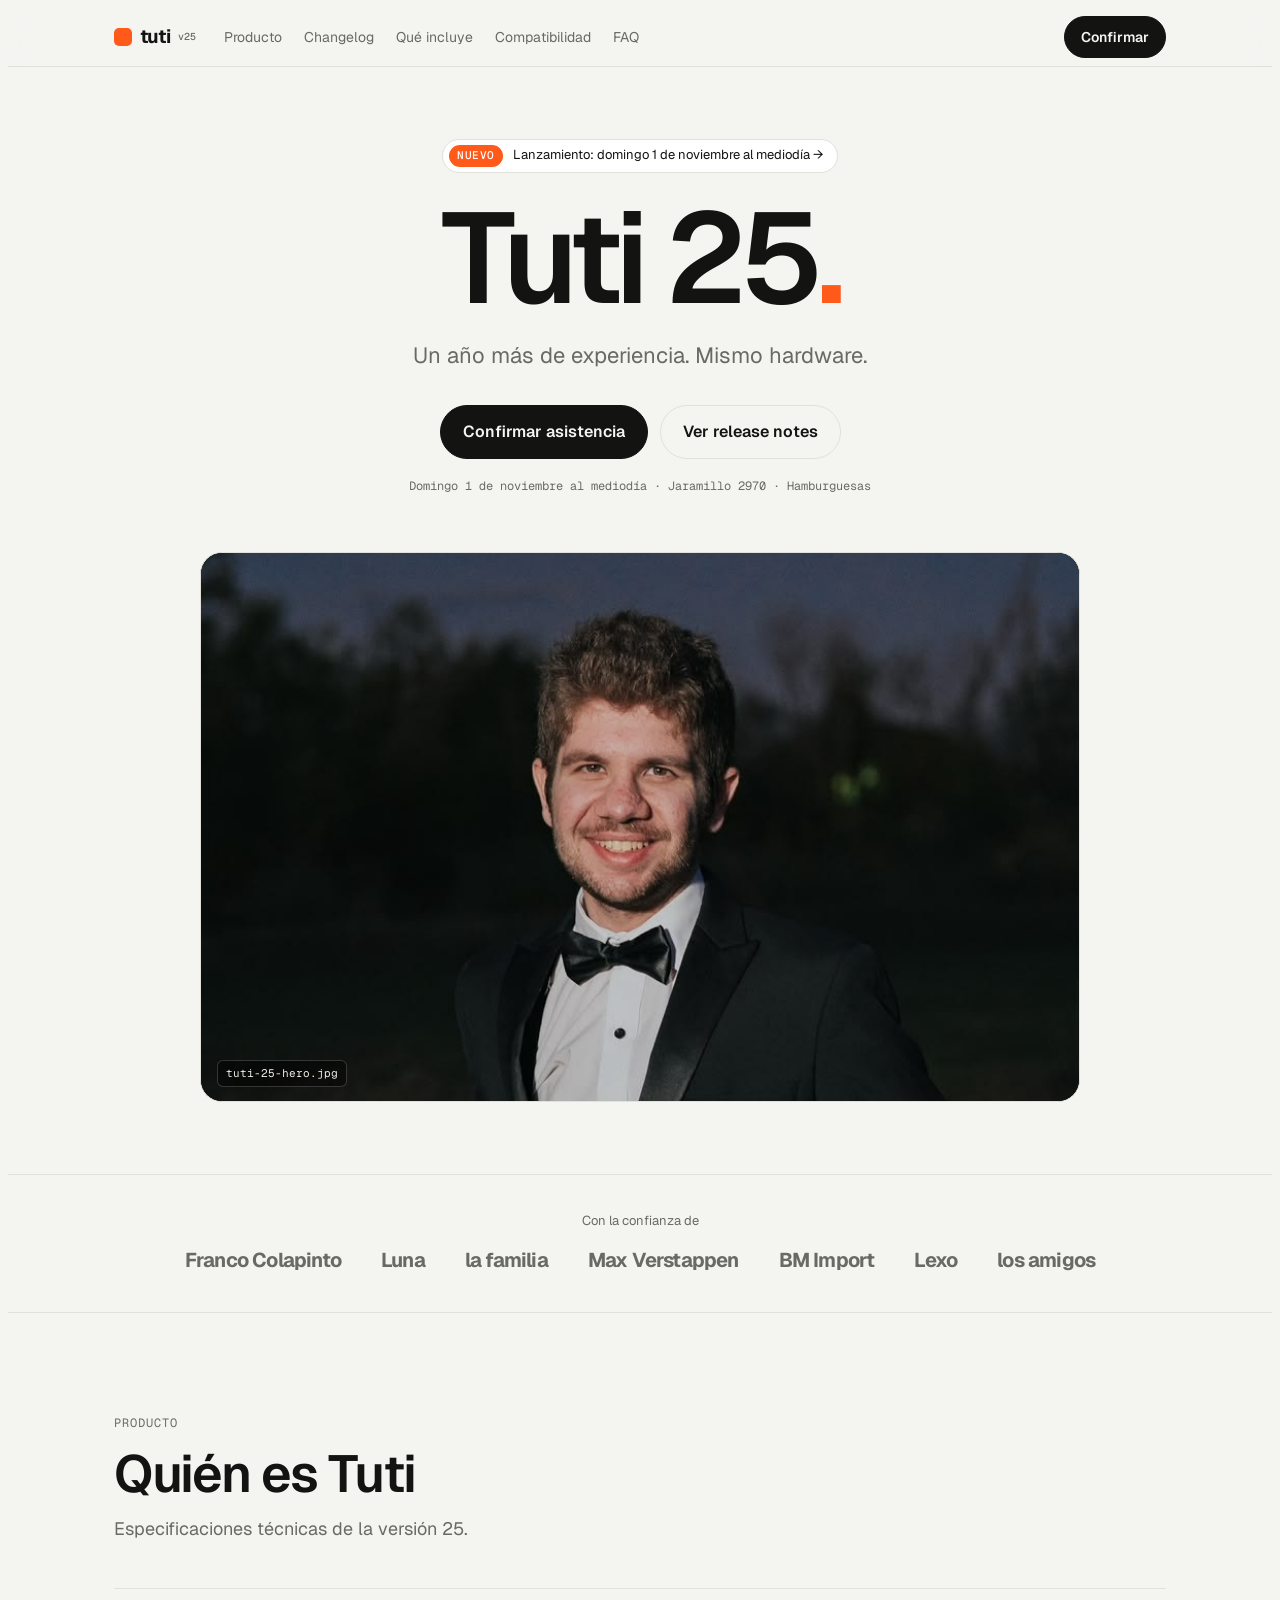
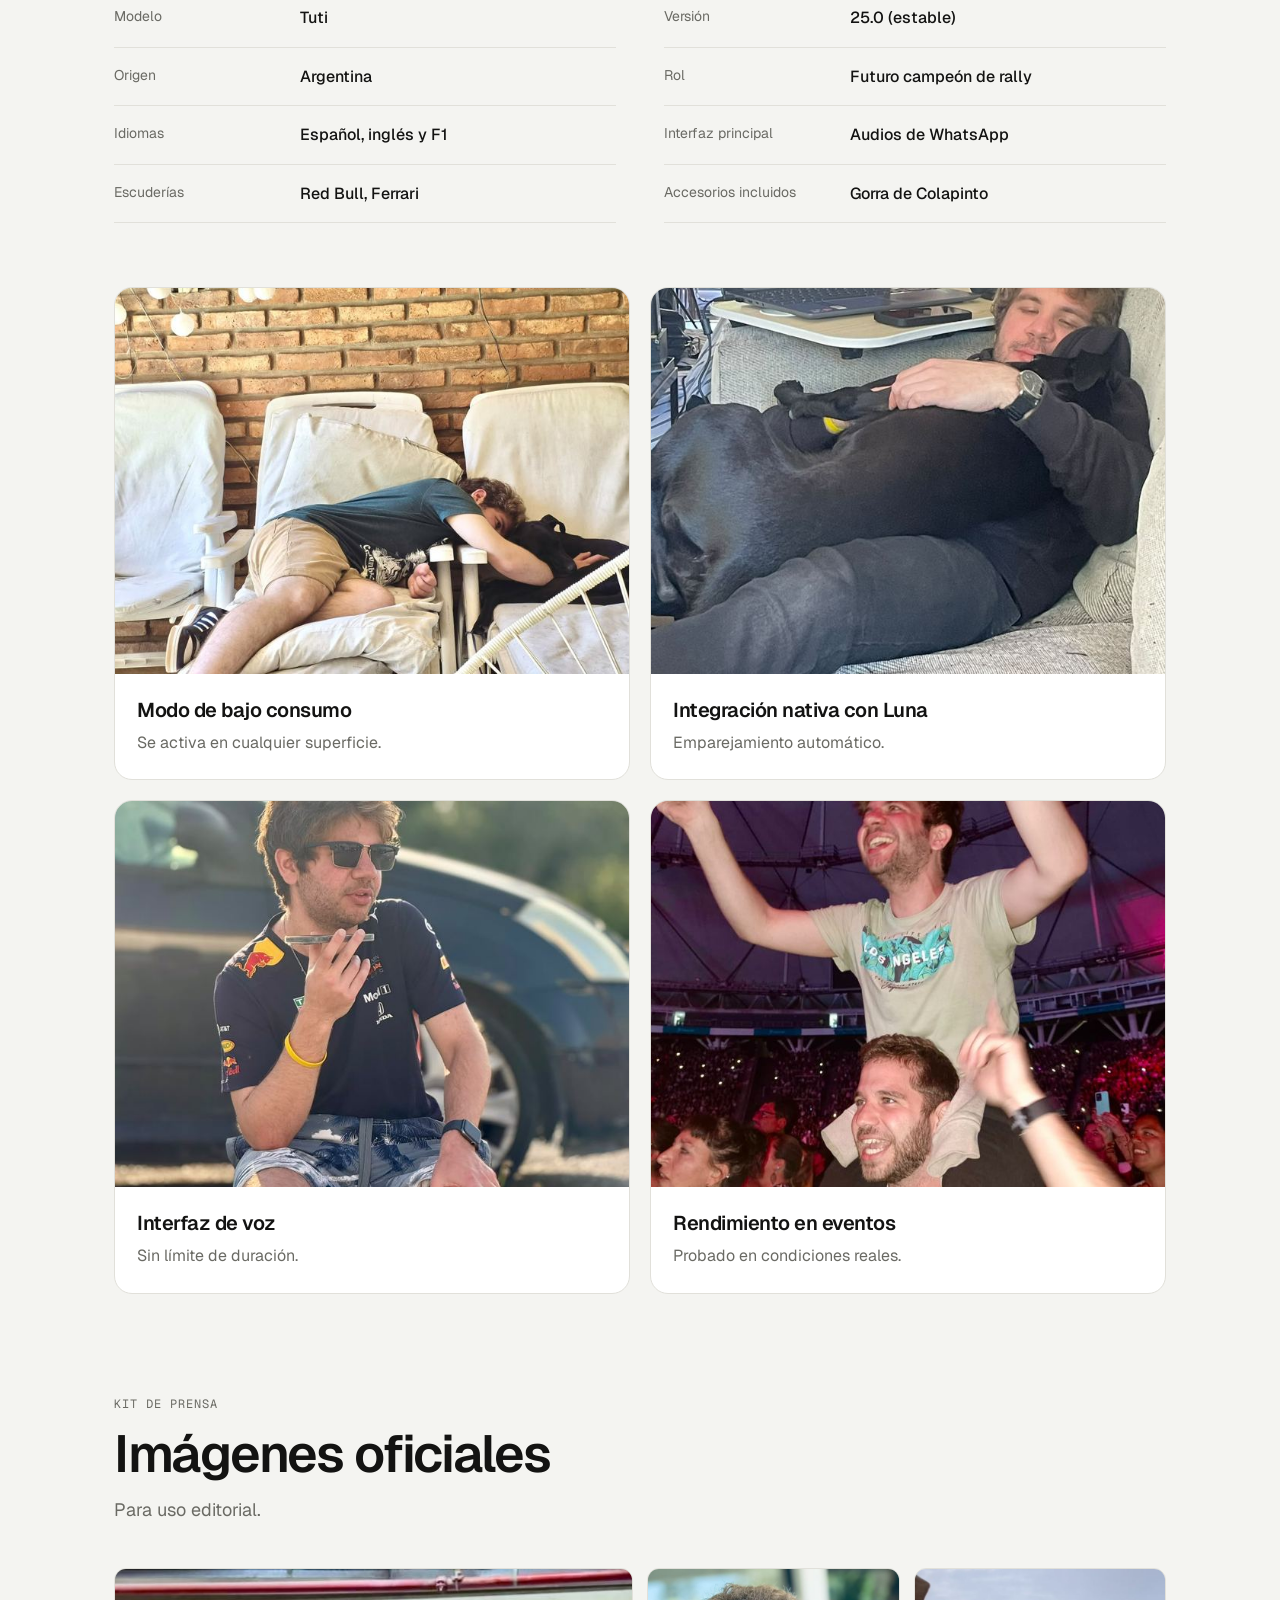
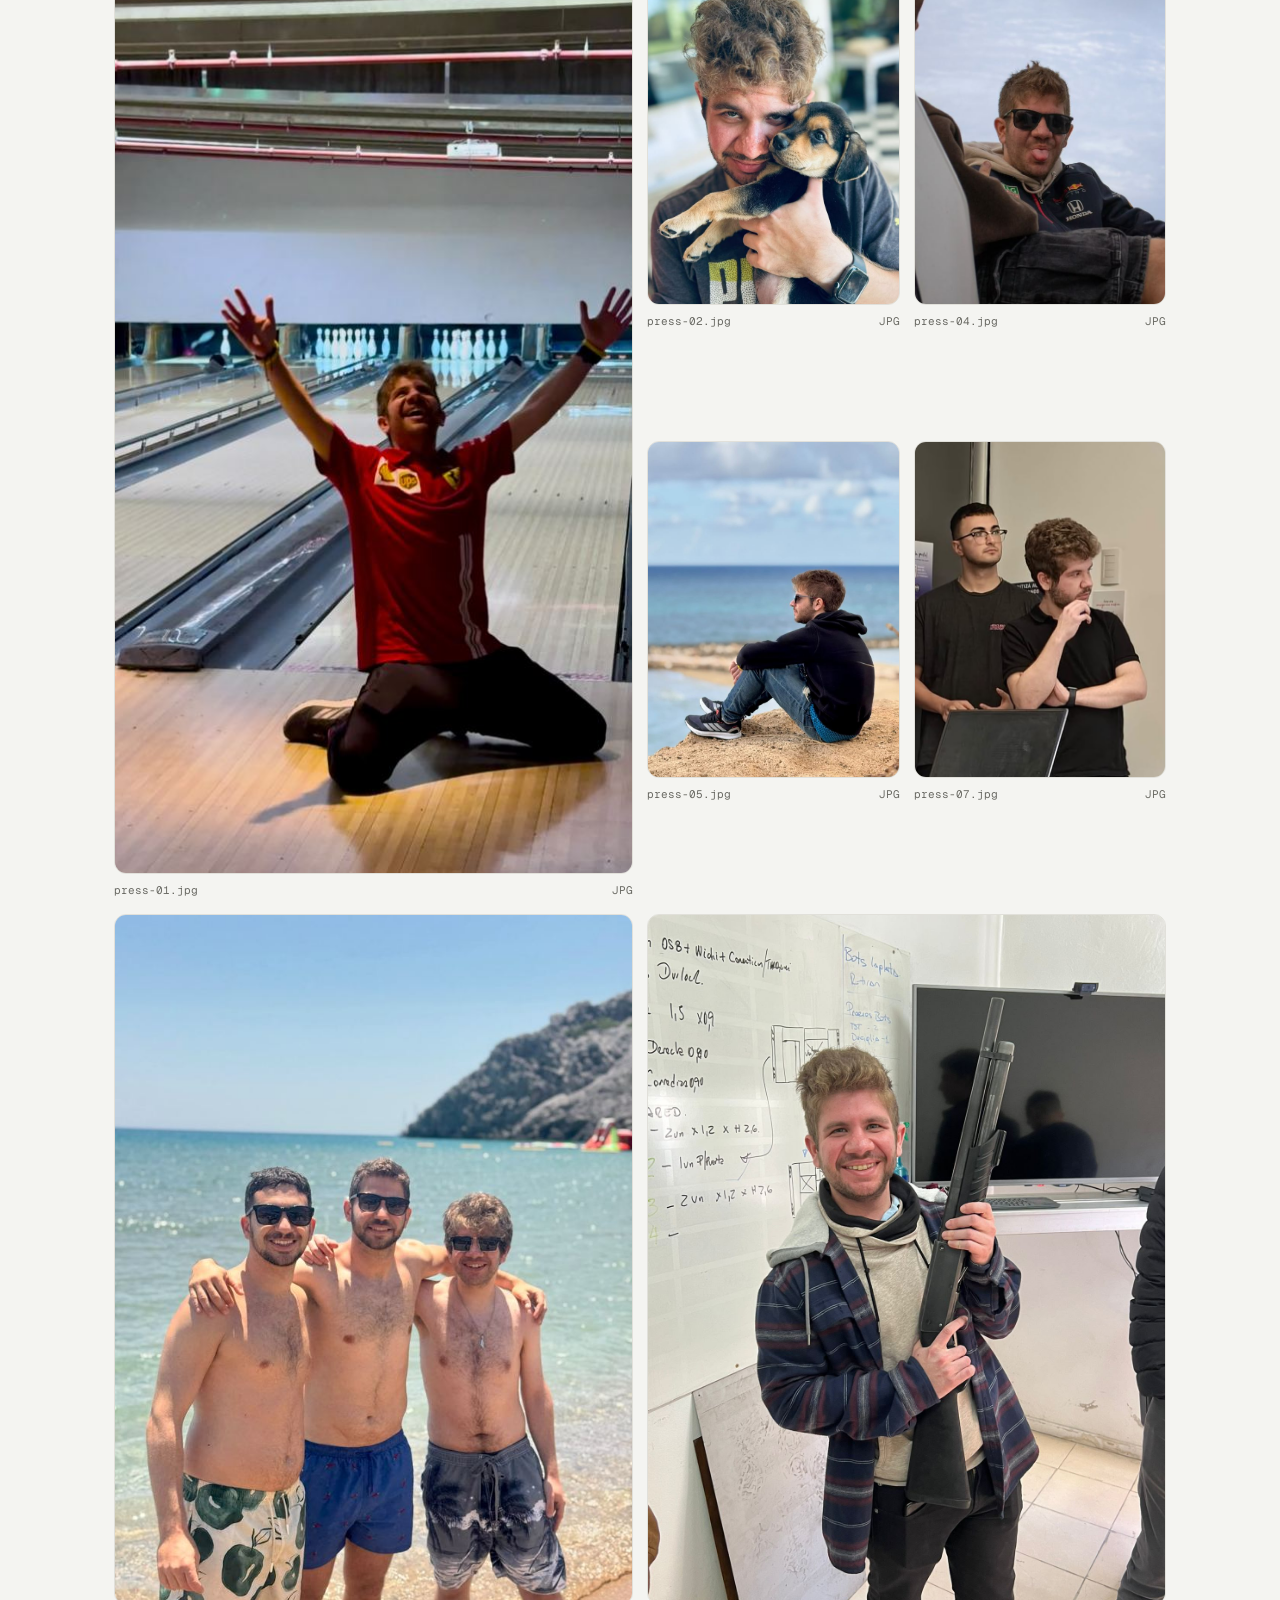
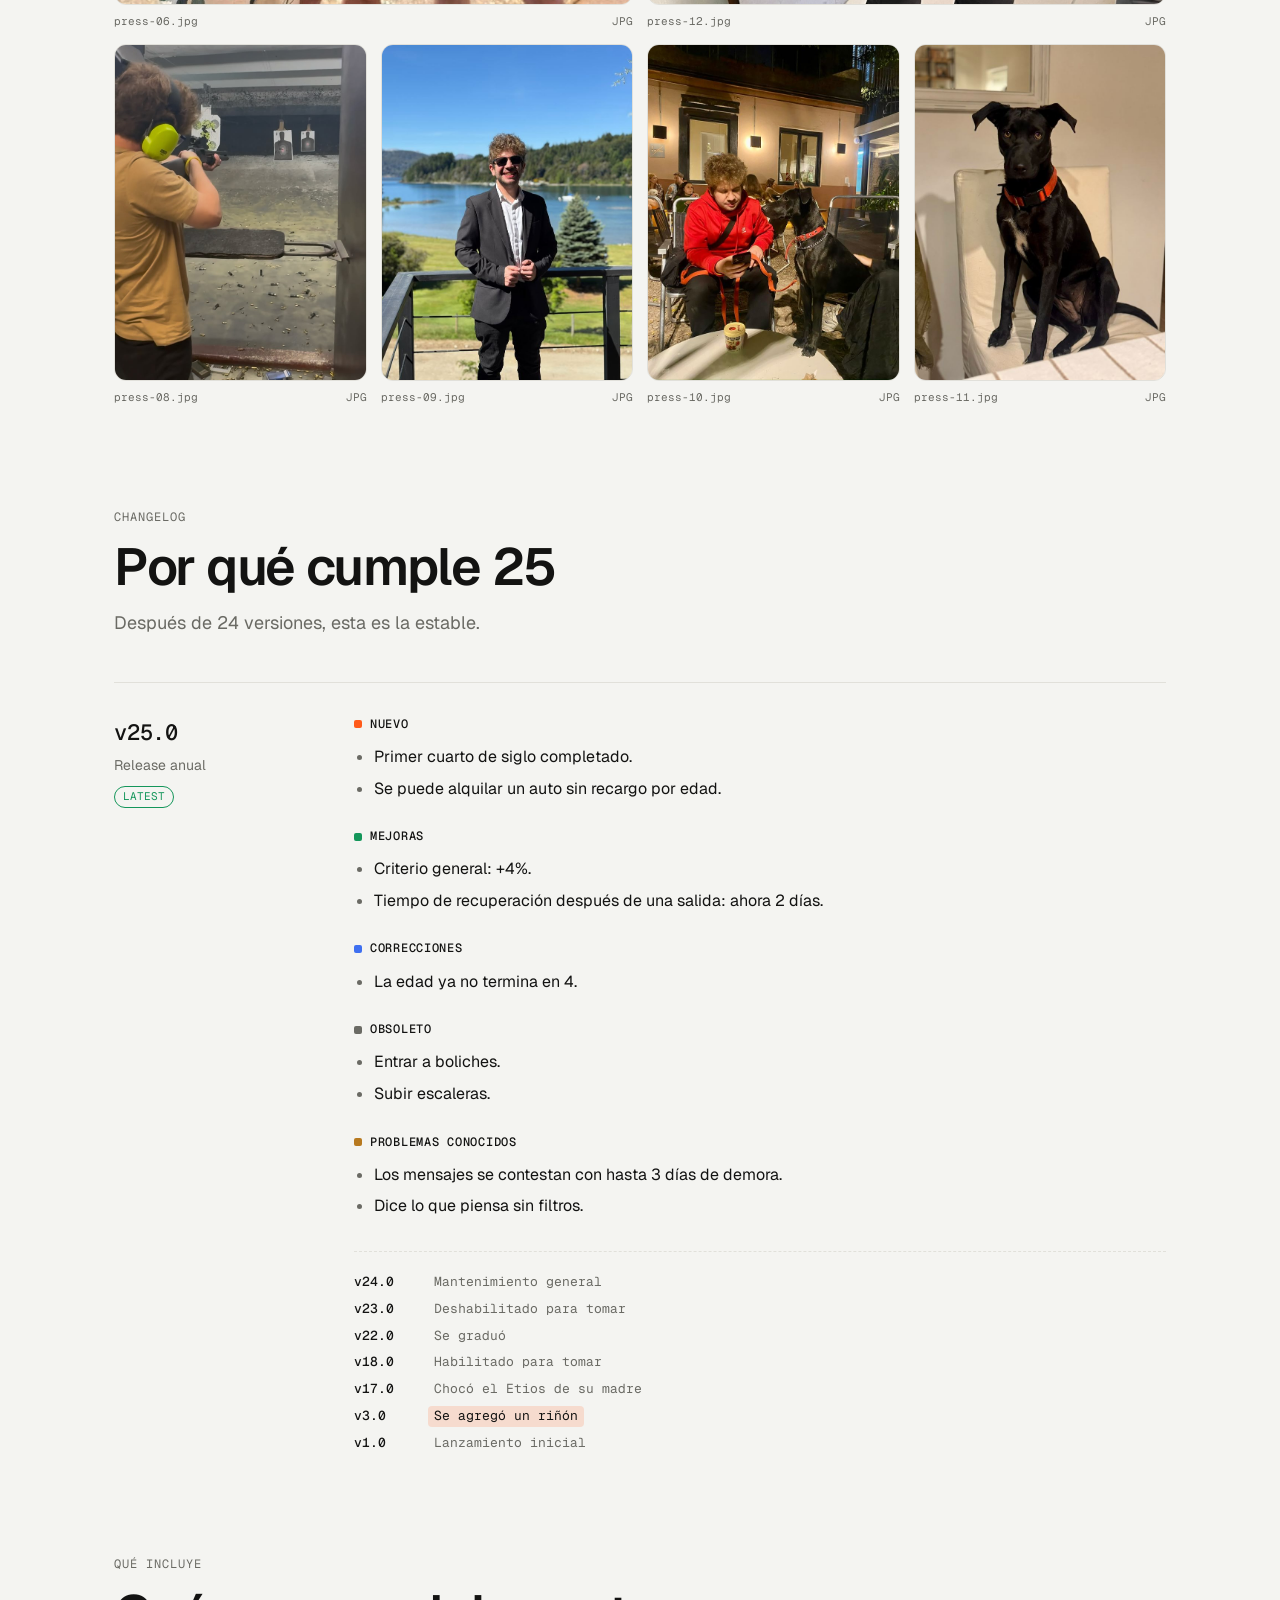
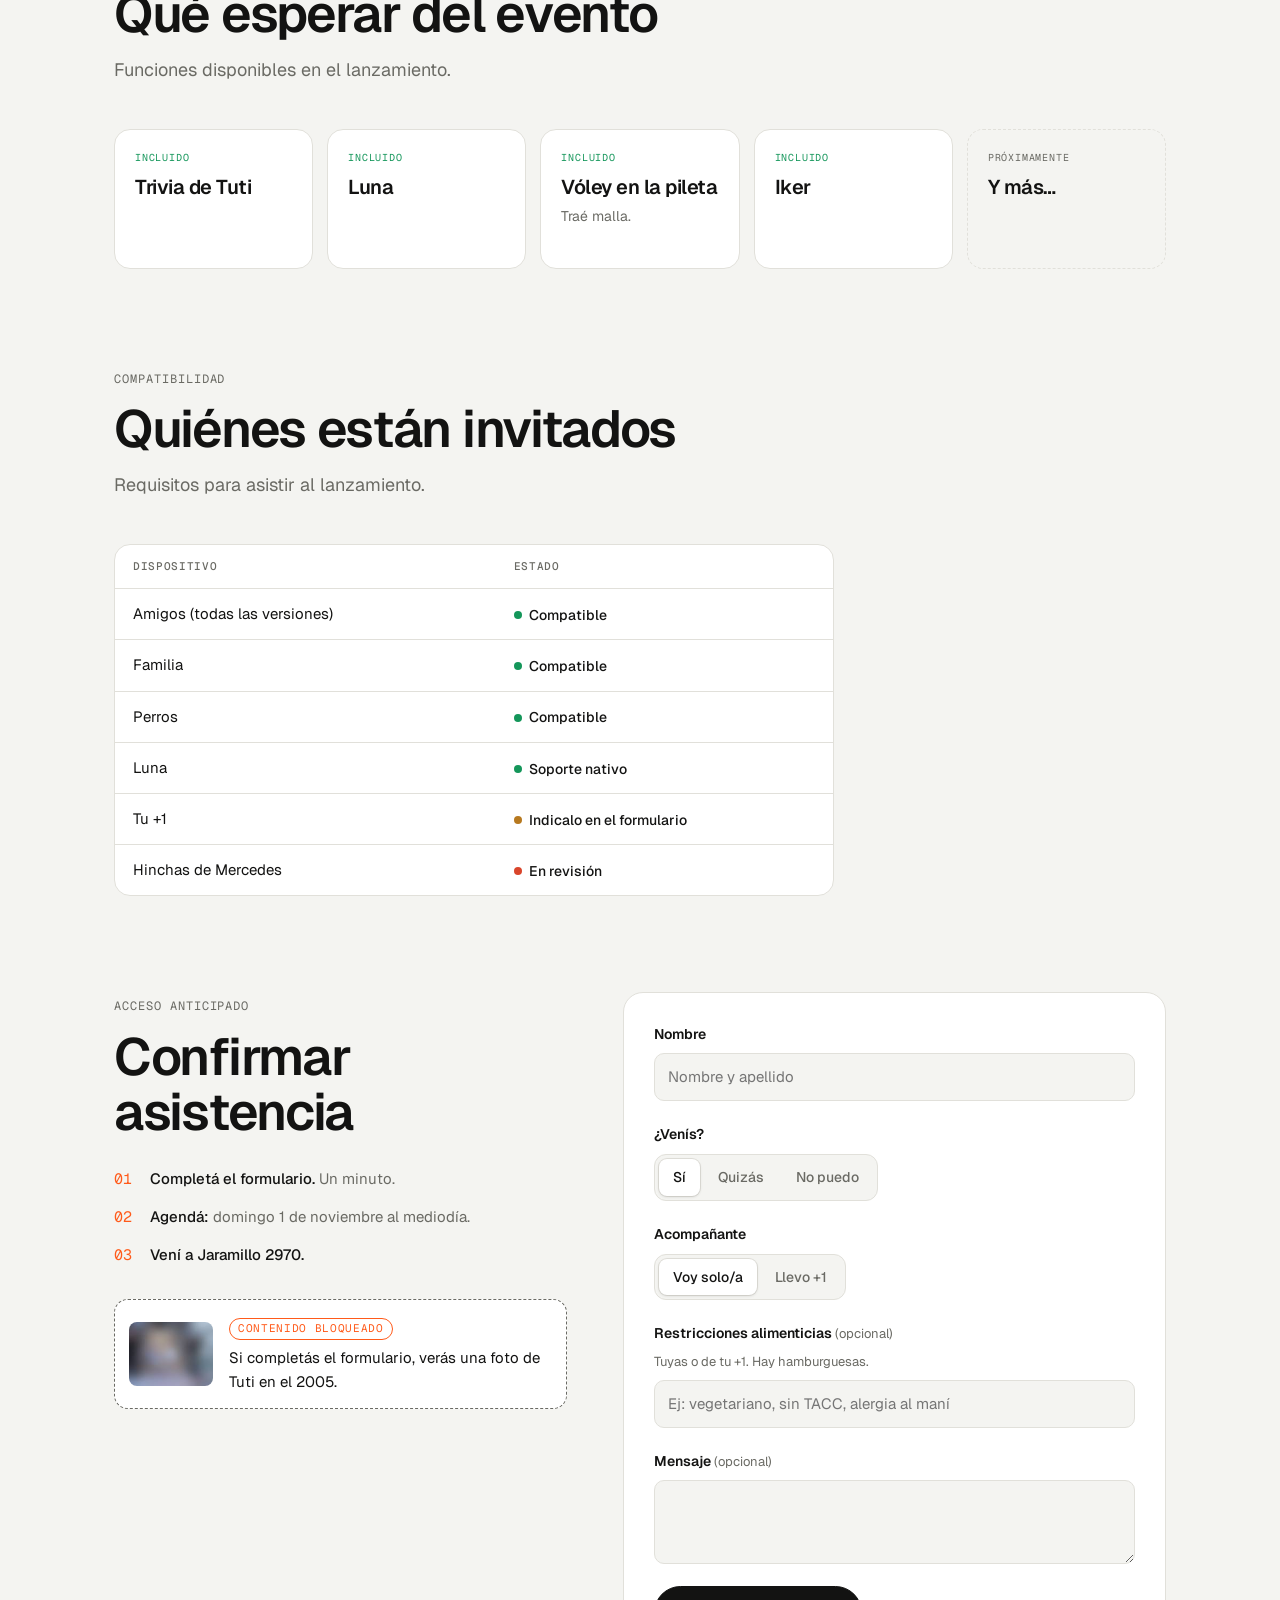
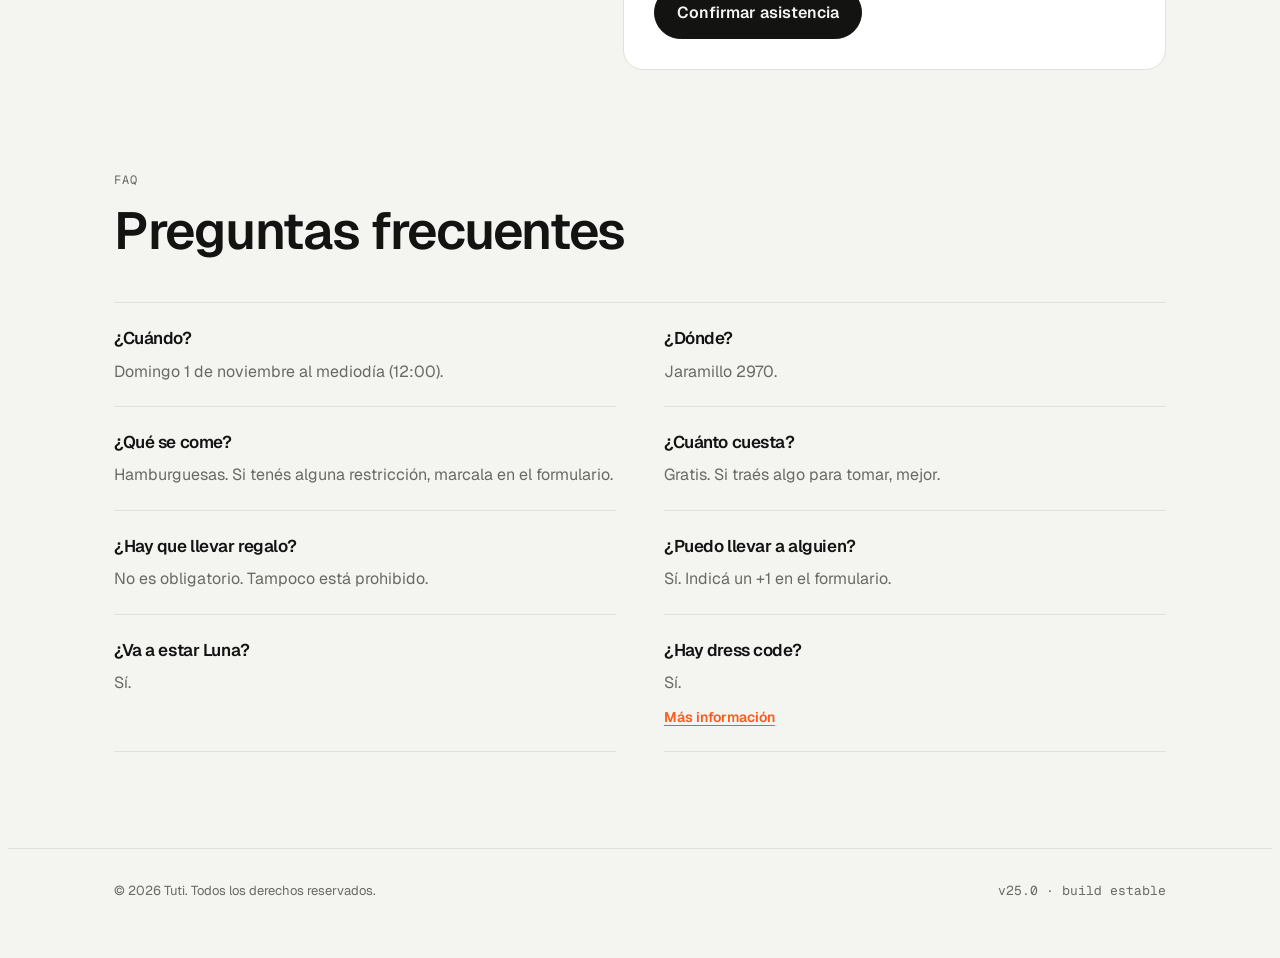
==== commit 6b7fe06b: "Update index.html" ====
--- a/index.html
+++ b/index.html
@@ -328,7 +328,7 @@
       <tbody>
         <tr><td>Amigos (todas las versiones)</td><td><span class="st ok">Compatible</span></td></tr>
         <tr><td>Familia</td><td><span class="st ok">Compatible</span></td></tr>
-        <tr><td>Compañeros de trabajo</td><td><span class="st ok">Compatible</span></td></tr>
+        <tr><td>Perros</td><td><span class="st ok">Compatible</span></td></tr>
         <tr><td>Luna</td><td><span class="st ok">Soporte nativo</span></td></tr>
         <tr><td>Tu +1</td><td><span class="st warn">Indicalo en el formulario</span></td></tr>
         <tr><td>Hinchas de Mercedes</td><td><span class="st no">En revisión</span></td></tr>
@@ -340,7 +340,7 @@
 <section class="s" id="rsvp"><div class="wrap">
   <div class="rsvp">
     <div>
-      <div class="s-head"><span class="kicker">Acceso anticipado</span><h2>Confirmar asistencia</h2><p>Completalo una vez. Lo podés cambiar después.</p></div>
+      <div class="s-head"><span class="kicker">Acceso anticipado</span><h2>Confirmar asistencia</h2><p></p></div>
       <div class="steps">
         <div><i>01</i><span><b>Completá el formulario.</b> Un minuto.</span></div>
         <div><i>02</i><span><b>Agendá:</b> domingo 1 de noviembre al mediodía.</span></div>
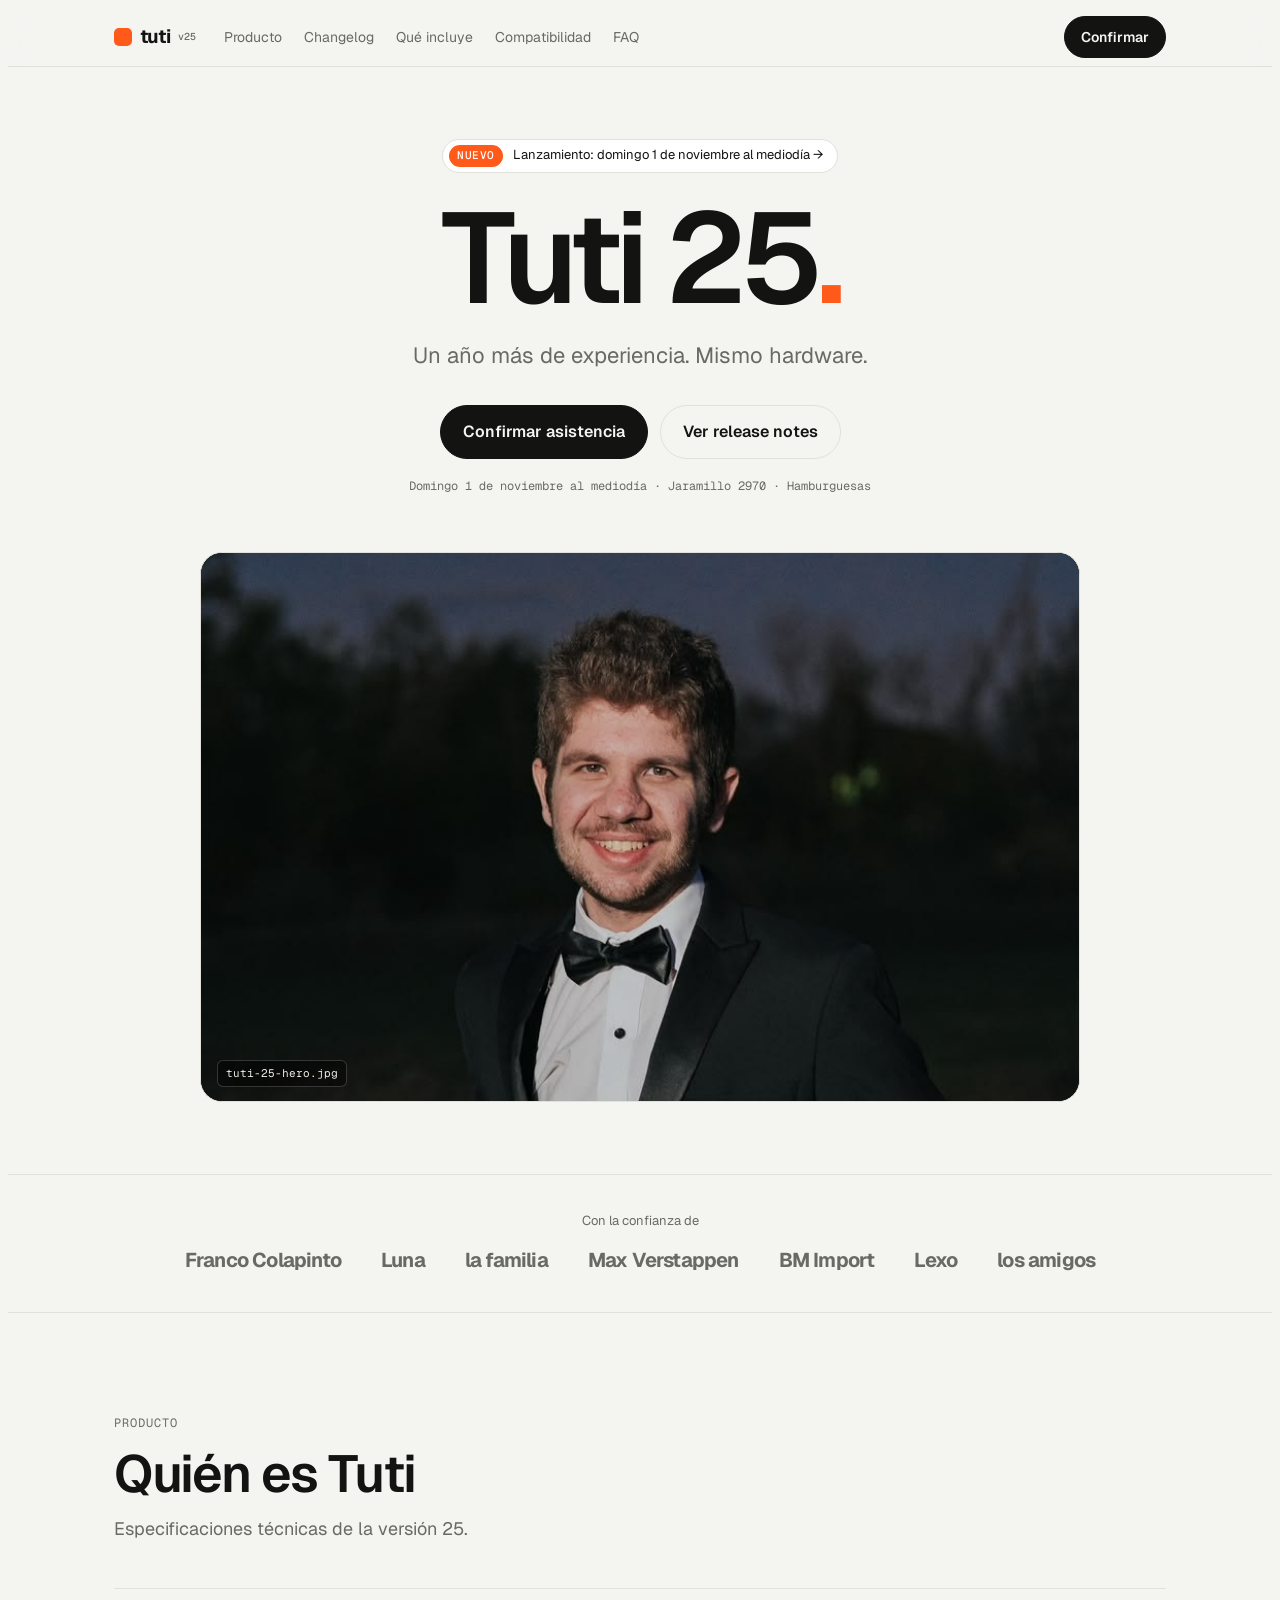
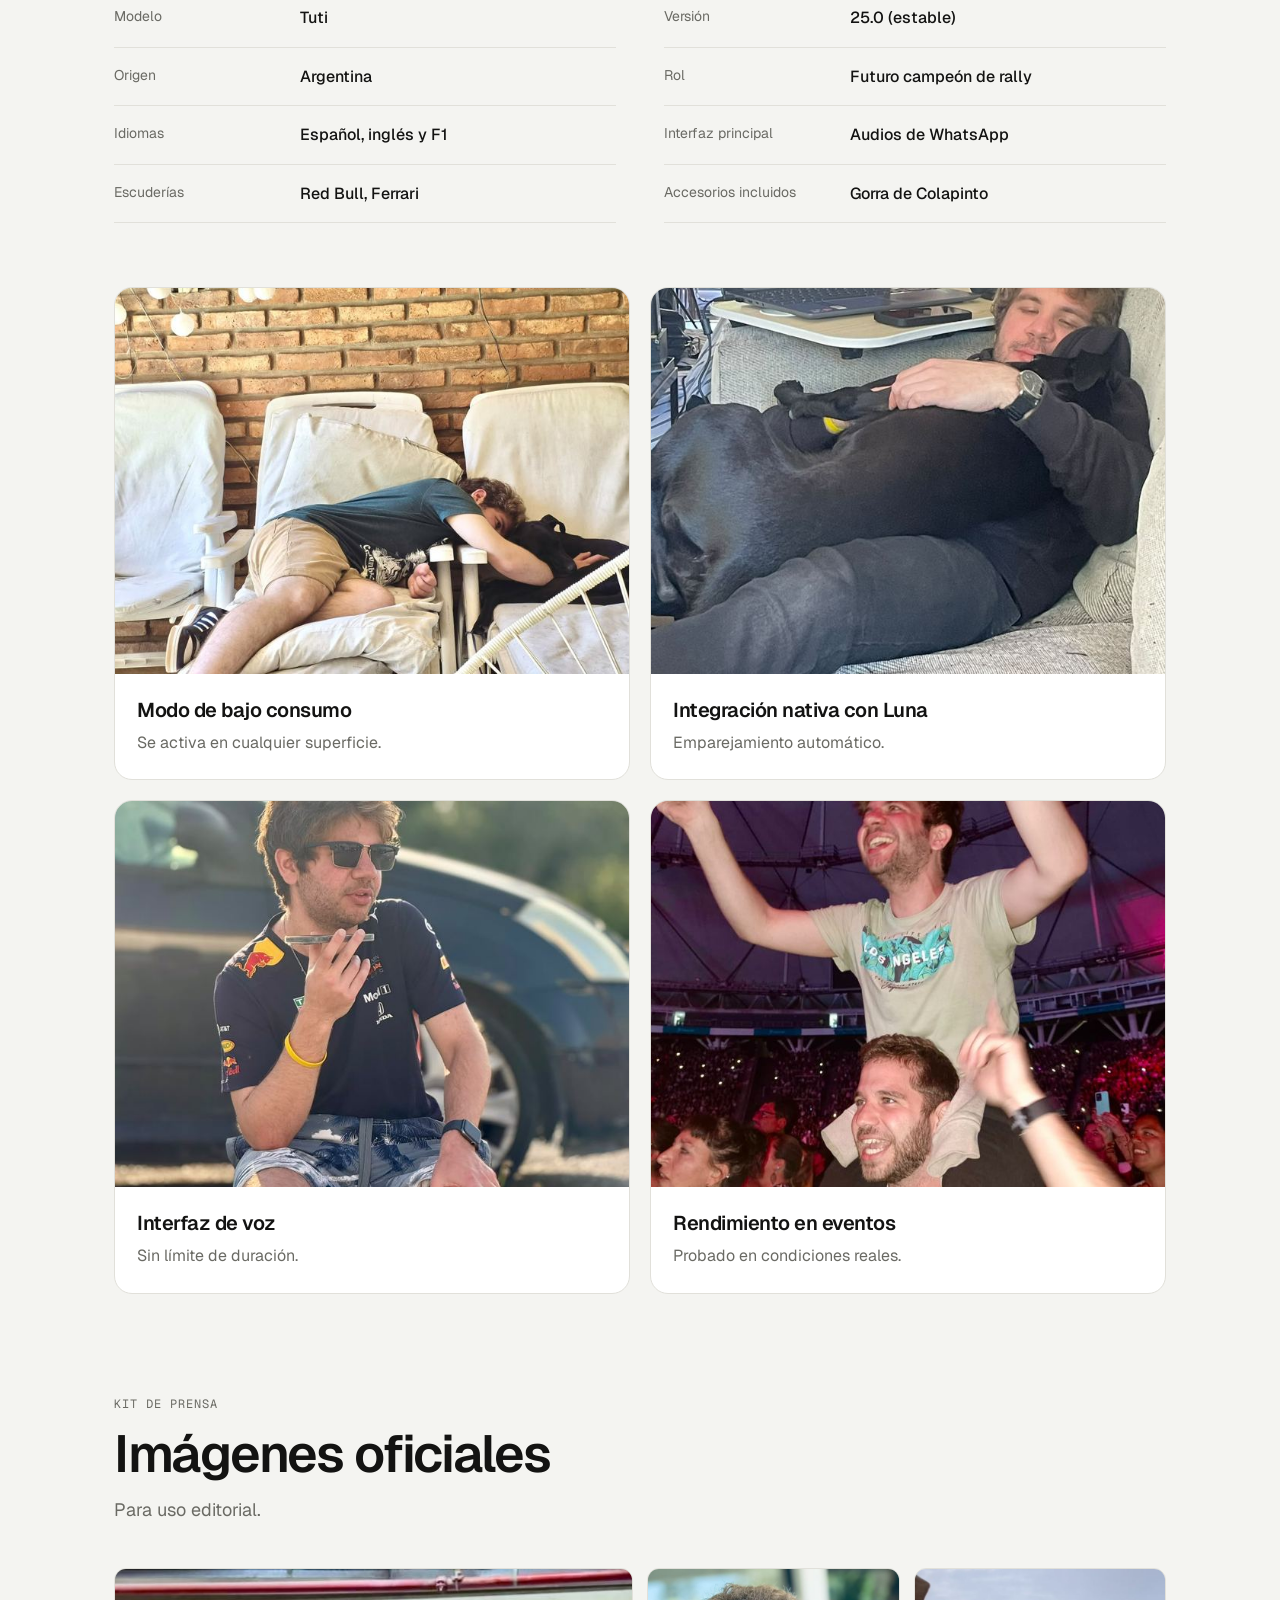
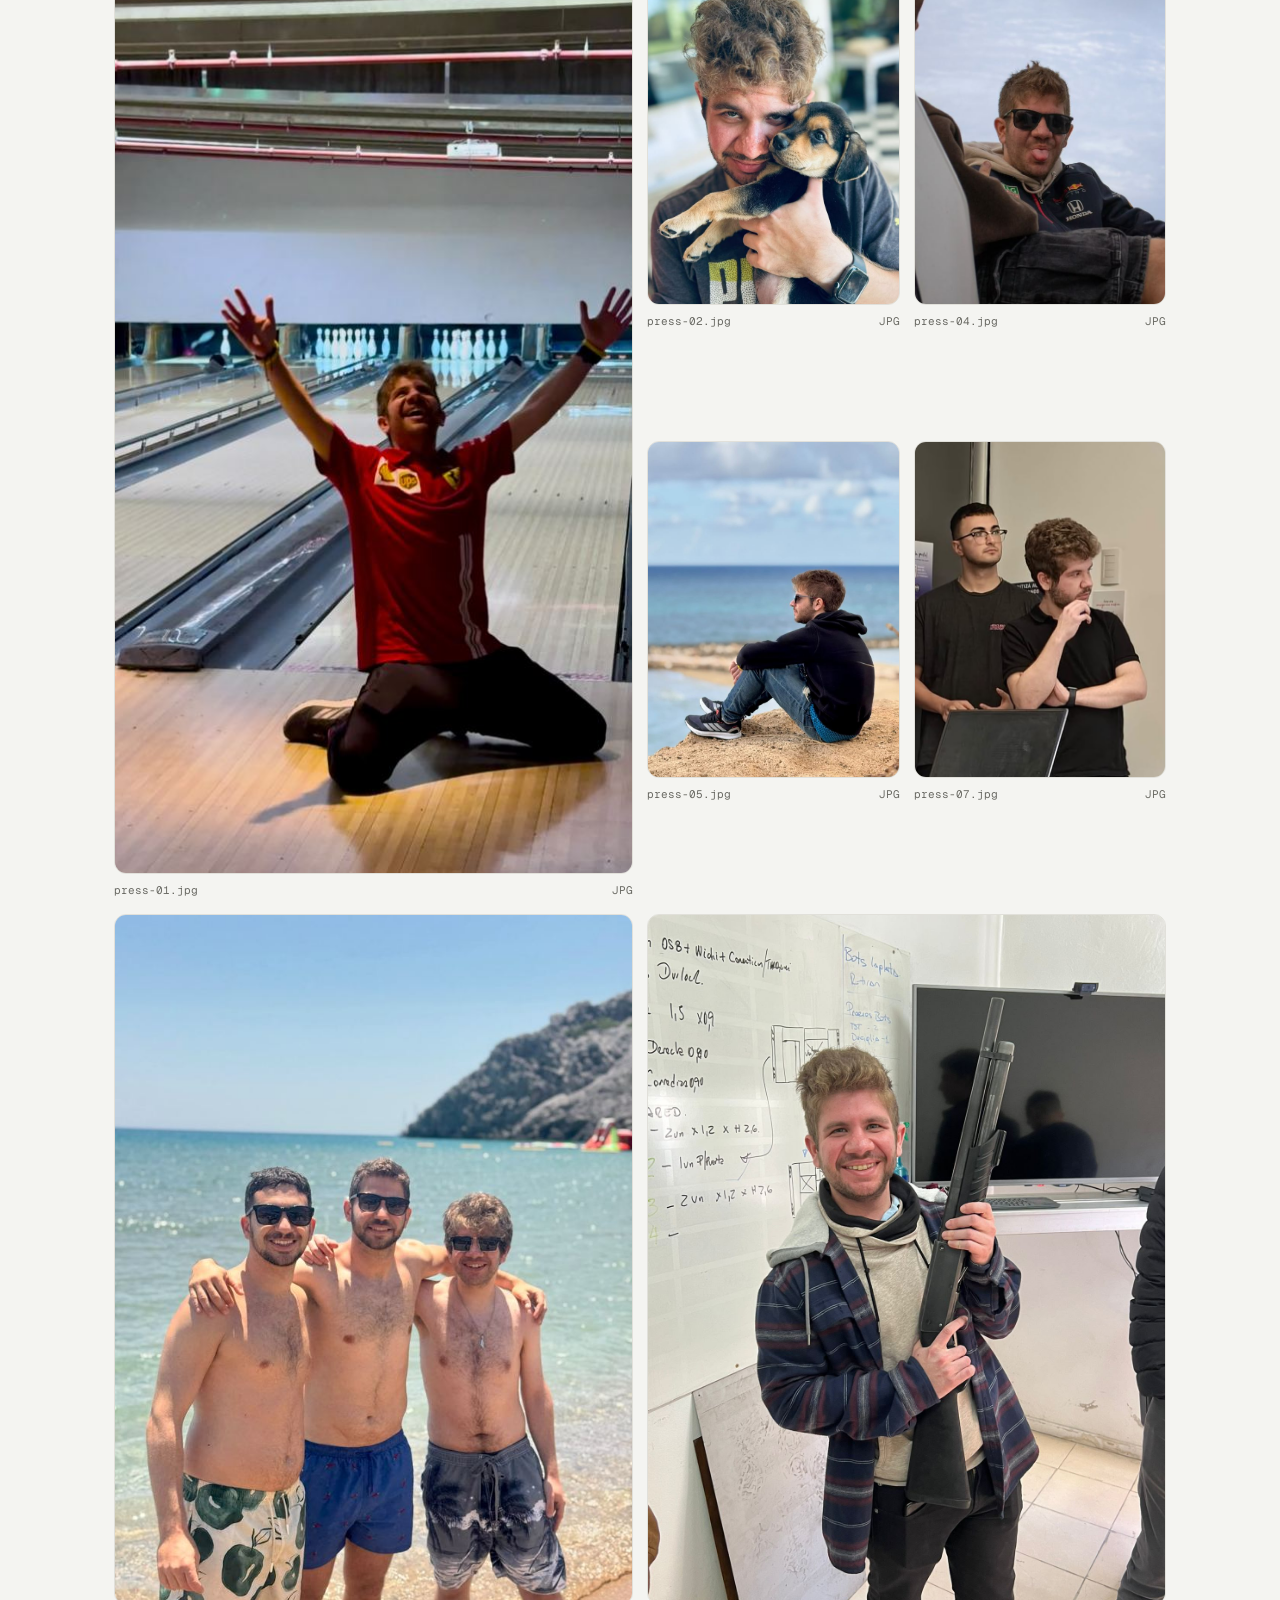
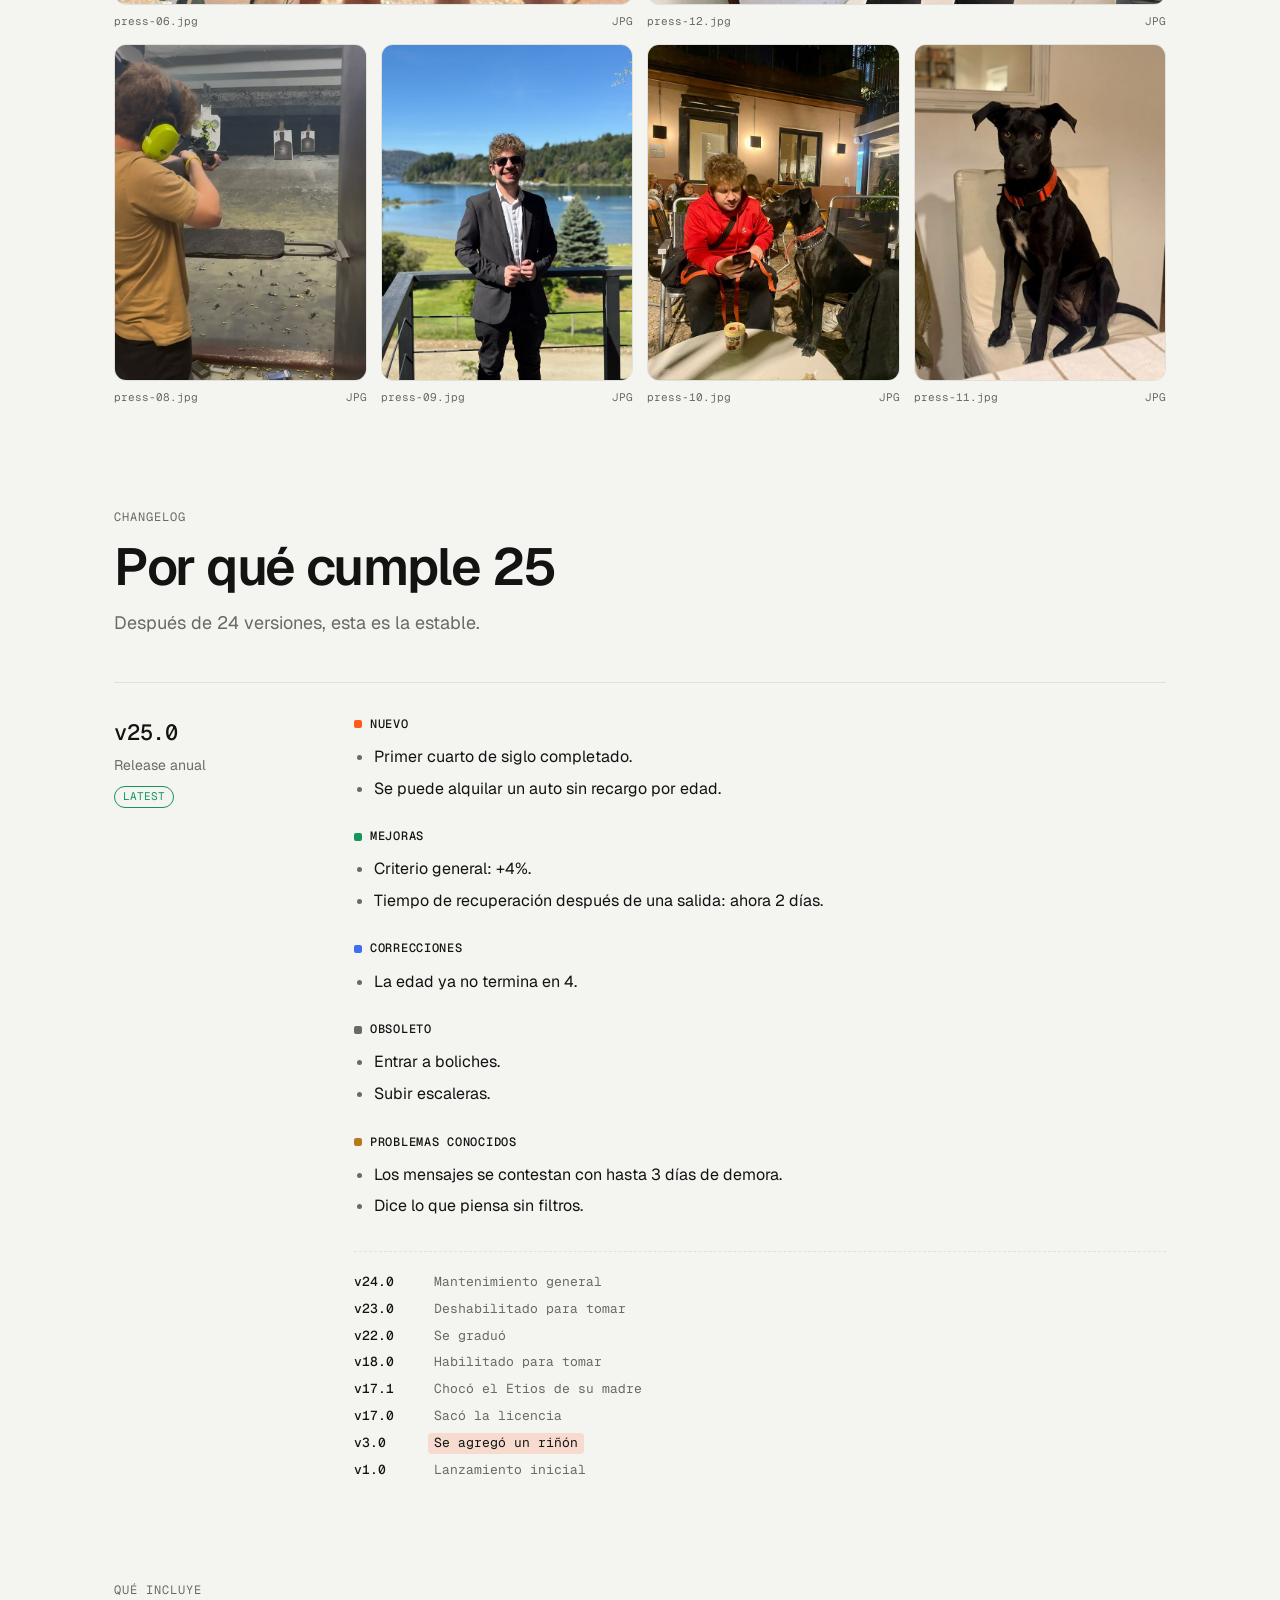
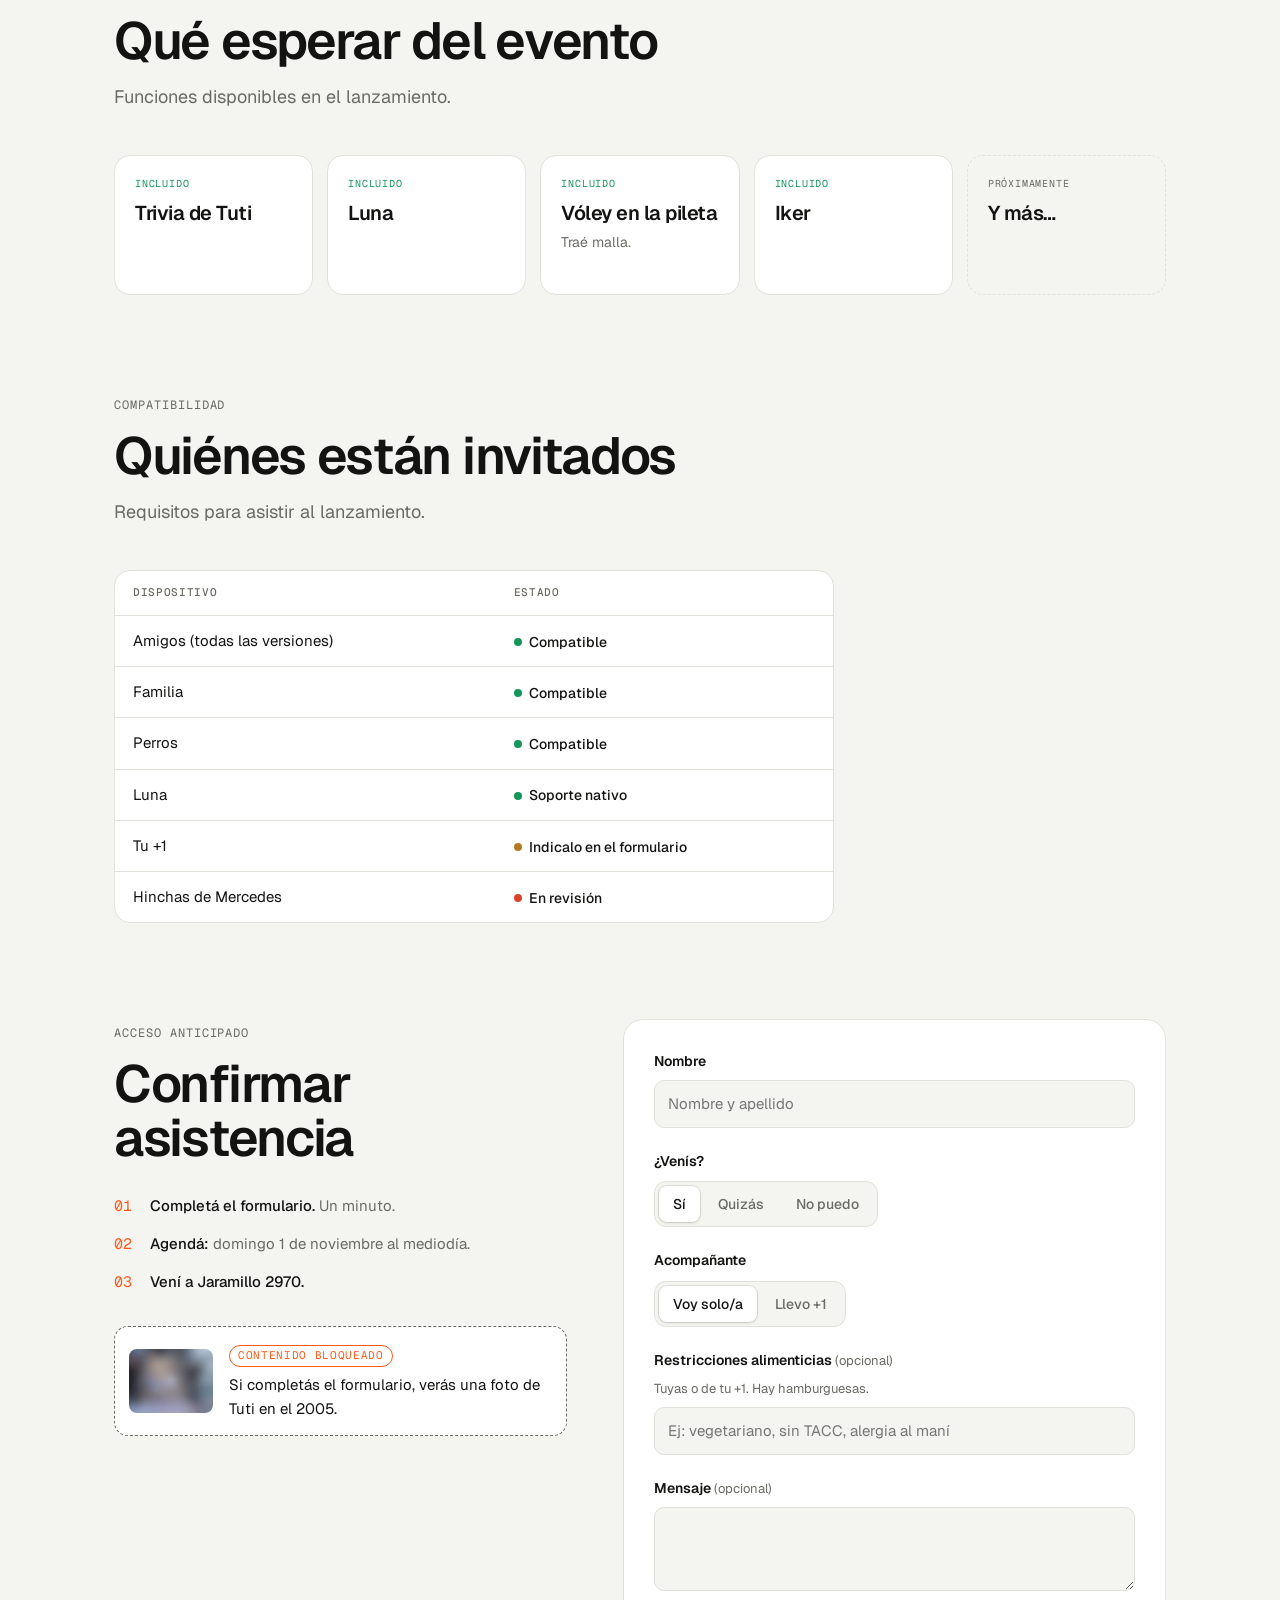
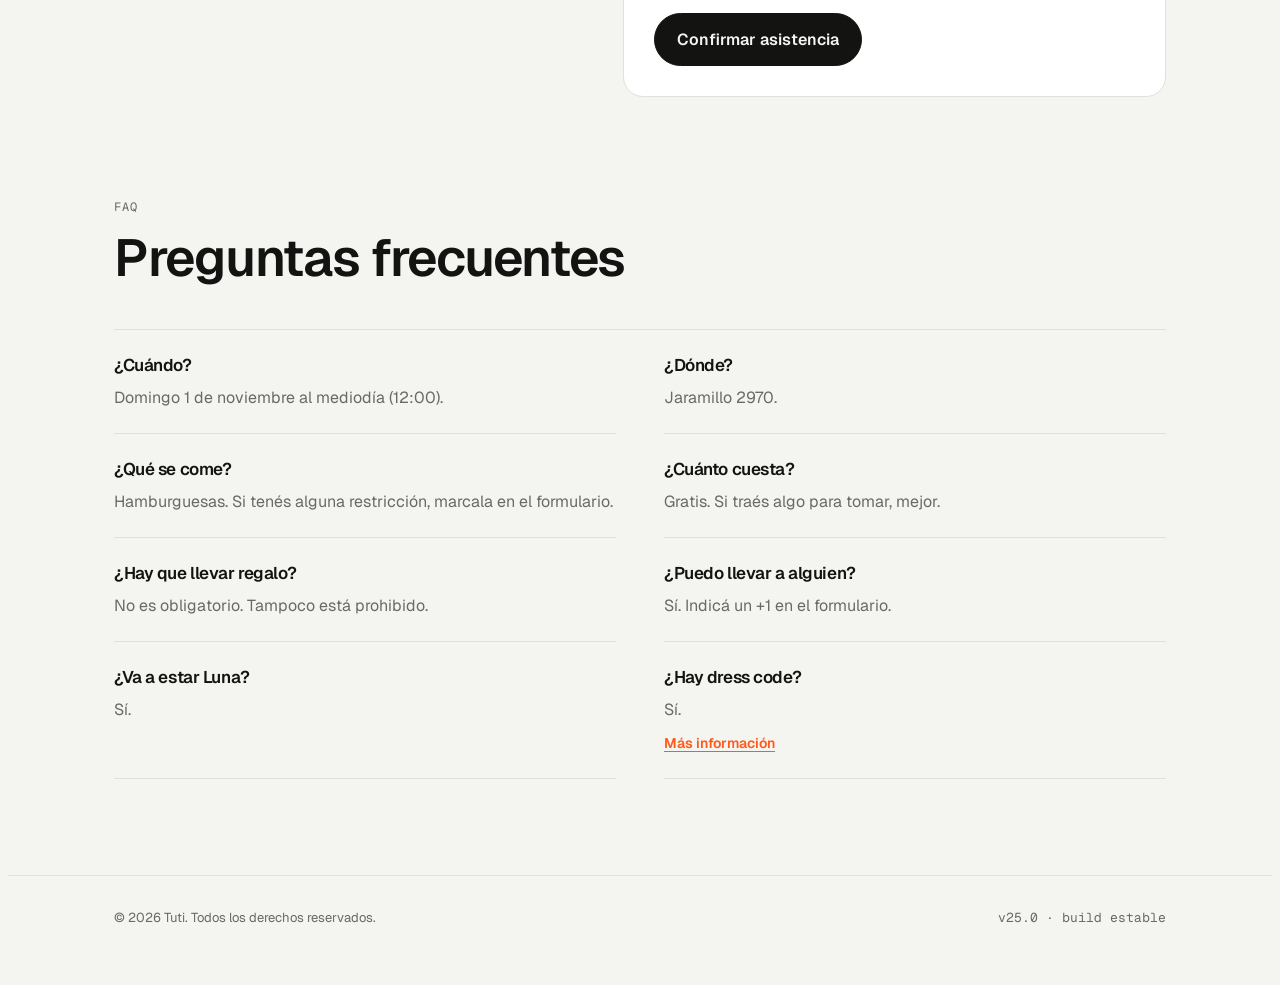
==== commit 19f3e82a: "Version history: add v17.0, move Etios to v17.1 Co-Authored-By: Claude Opus 5.5 <noreply@anthropic.c" ====
--- a/index.html
+++ b/index.html
@@ -304,7 +304,7 @@
         <div class="c-dep"><h4>Obsoleto</h4><ul><li>Entrar a boliches.</li><li>Subir escaleras.</li></ul></div>
         <div class="c-bug"><h4>Problemas conocidos</h4><ul><li>Los mensajes se contestan con hasta 3 días de demora.</li><li>Dice lo que piensa sin filtros.</li></ul></div>
       </div>
-      <div class="older"><div><b>v24.0</b><span>Mantenimiento general</span></div><div><b>v23.0</b><span>Deshabilitado para tomar</span></div><div><b>v22.0</b><span>Se graduó</span></div><div><b>v18.0</b><span>Habilitado para tomar</span></div><div><b>v17.0</b><span>Chocó el Etios de su madre</span></div><div class="hl"><b>v3.0</b><span>Se agregó un riñón</span></div><div><b>v1.0</b><span>Lanzamiento inicial</span></div></div>
+      <div class="older"><div><b>v24.0</b><span>Mantenimiento general</span></div><div><b>v23.0</b><span>Deshabilitado para tomar</span></div><div><b>v22.0</b><span>Se graduó</span></div><div><b>v18.0</b><span>Habilitado para tomar</span></div><div><b>v17.1</b><span>Chocó el Etios de su madre</span></div><div><b>v17.0</b><span>Sacó la licencia</span></div><div class="hl"><b>v3.0</b><span>Se agregó un riñón</span></div><div><b>v1.0</b><span>Lanzamiento inicial</span></div></div>
     </div>
   </div>
 </div></section>
@@ -352,8 +352,7 @@
       </div>
     </div>
     <div class="card">
-      <form id="form" name="rsvp" method="POST" data-netlify="true" netlify-honeypot="bot-field" novalidate>
-        <input type="hidden" name="form-name" value="rsvp">
+      <form id="form" novalidate>
         <p hidden><label>No completar: <input name="bot-field"></label></p>
         <div class="field">
           <label for="nombre">Nombre</label>
@@ -434,6 +433,17 @@
   d.addEventListener('click', e => { if (e.target === d) d.close(); });
 })();
 </script>
+<!-- Netlify Forms: plantilla oculta solo para detectar el formulario y nombrar los campos. El envío real lo hace el script. -->
+<form name="rsvp" data-netlify="true" netlify-honeypot="bot-field" hidden>
+  <label>Nombre <input type="text" name="nombre"></label>
+  <label>¿Viene? <input type="text" name="viene"></label>
+  <label>¿Trae +1? <input type="text" name="plus"></label>
+  <label>Nombre del +1 <input type="text" name="acompanante"></label>
+  <label>Restricciones alimenticias <input type="text" name="restricciones"></label>
+  <label>Mensaje <textarea name="mensaje"></textarea></label>
+  <input type="text" name="bot-field">
+</form>
+
 <footer><div class="wrap">
   <span>© 2026 Tuti. Todos los derechos reservados.</span>
   <span class="mono">v25.0 · build estable</span>
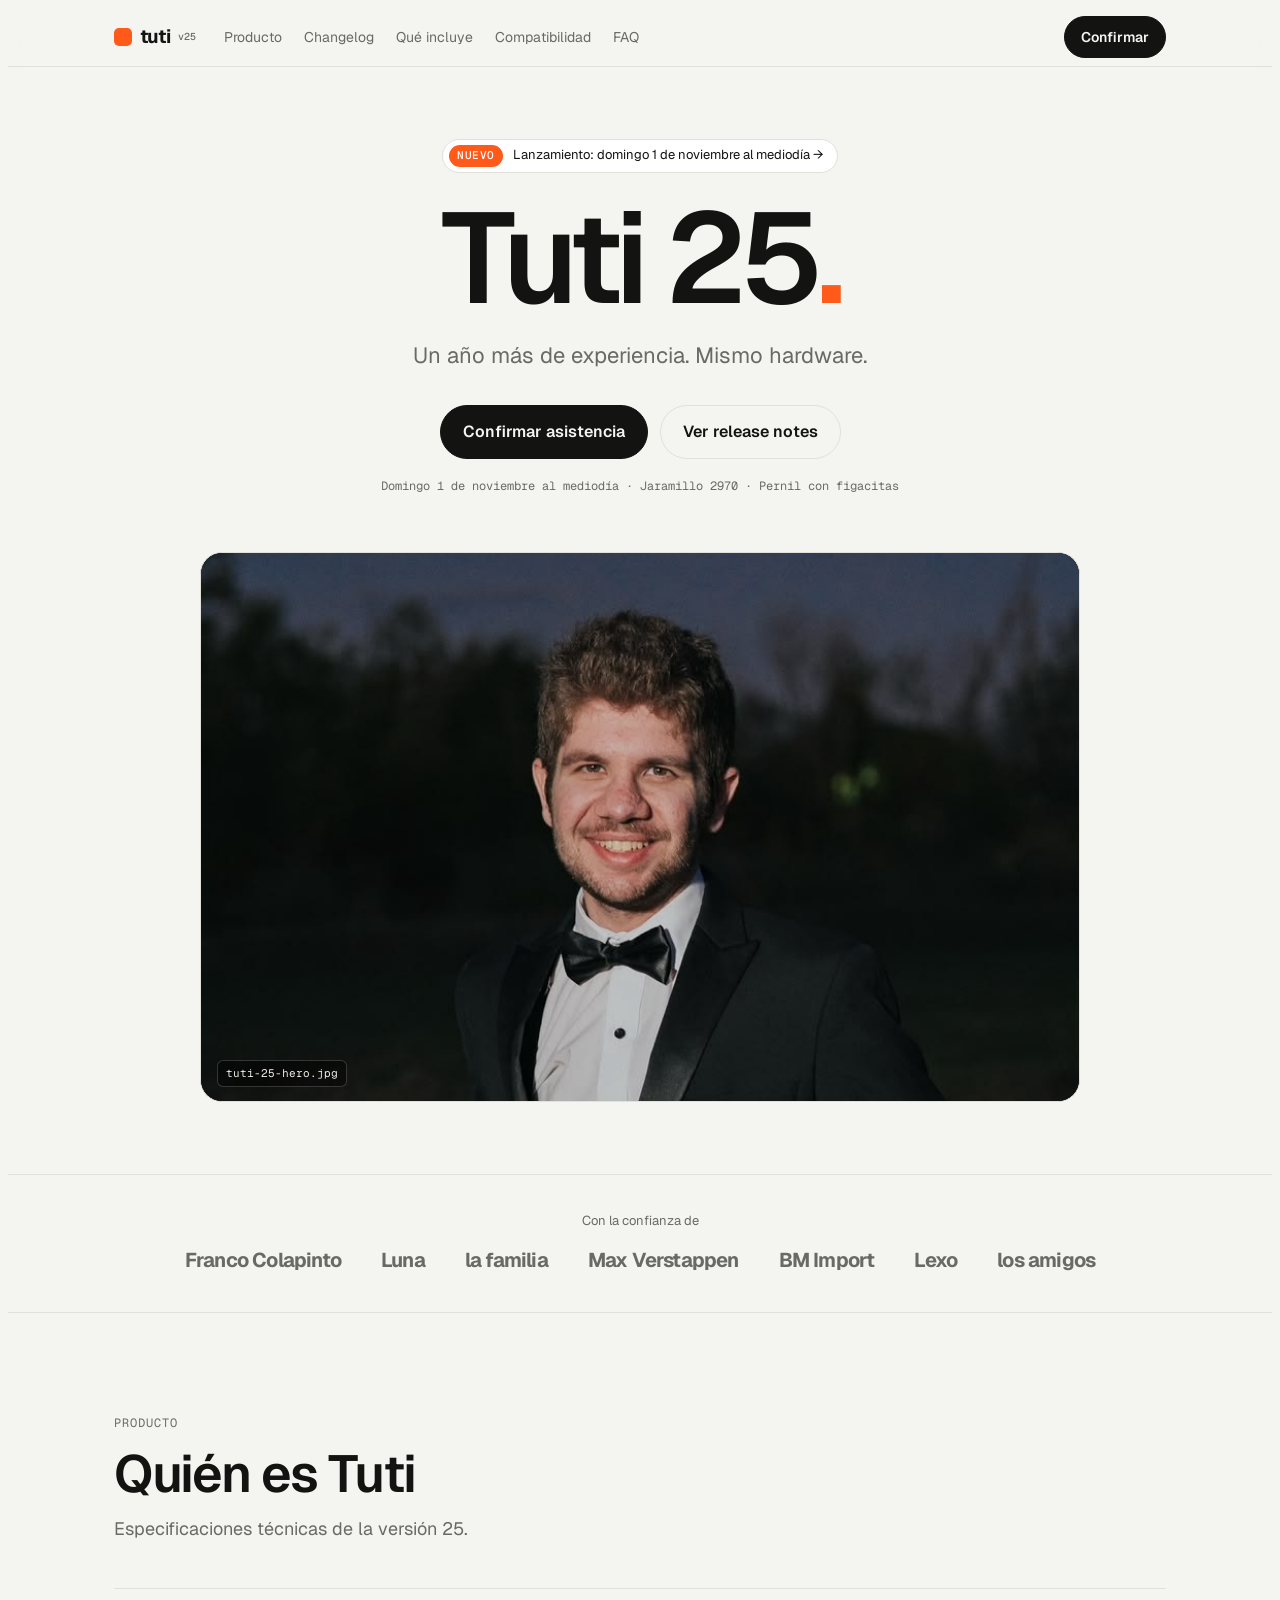
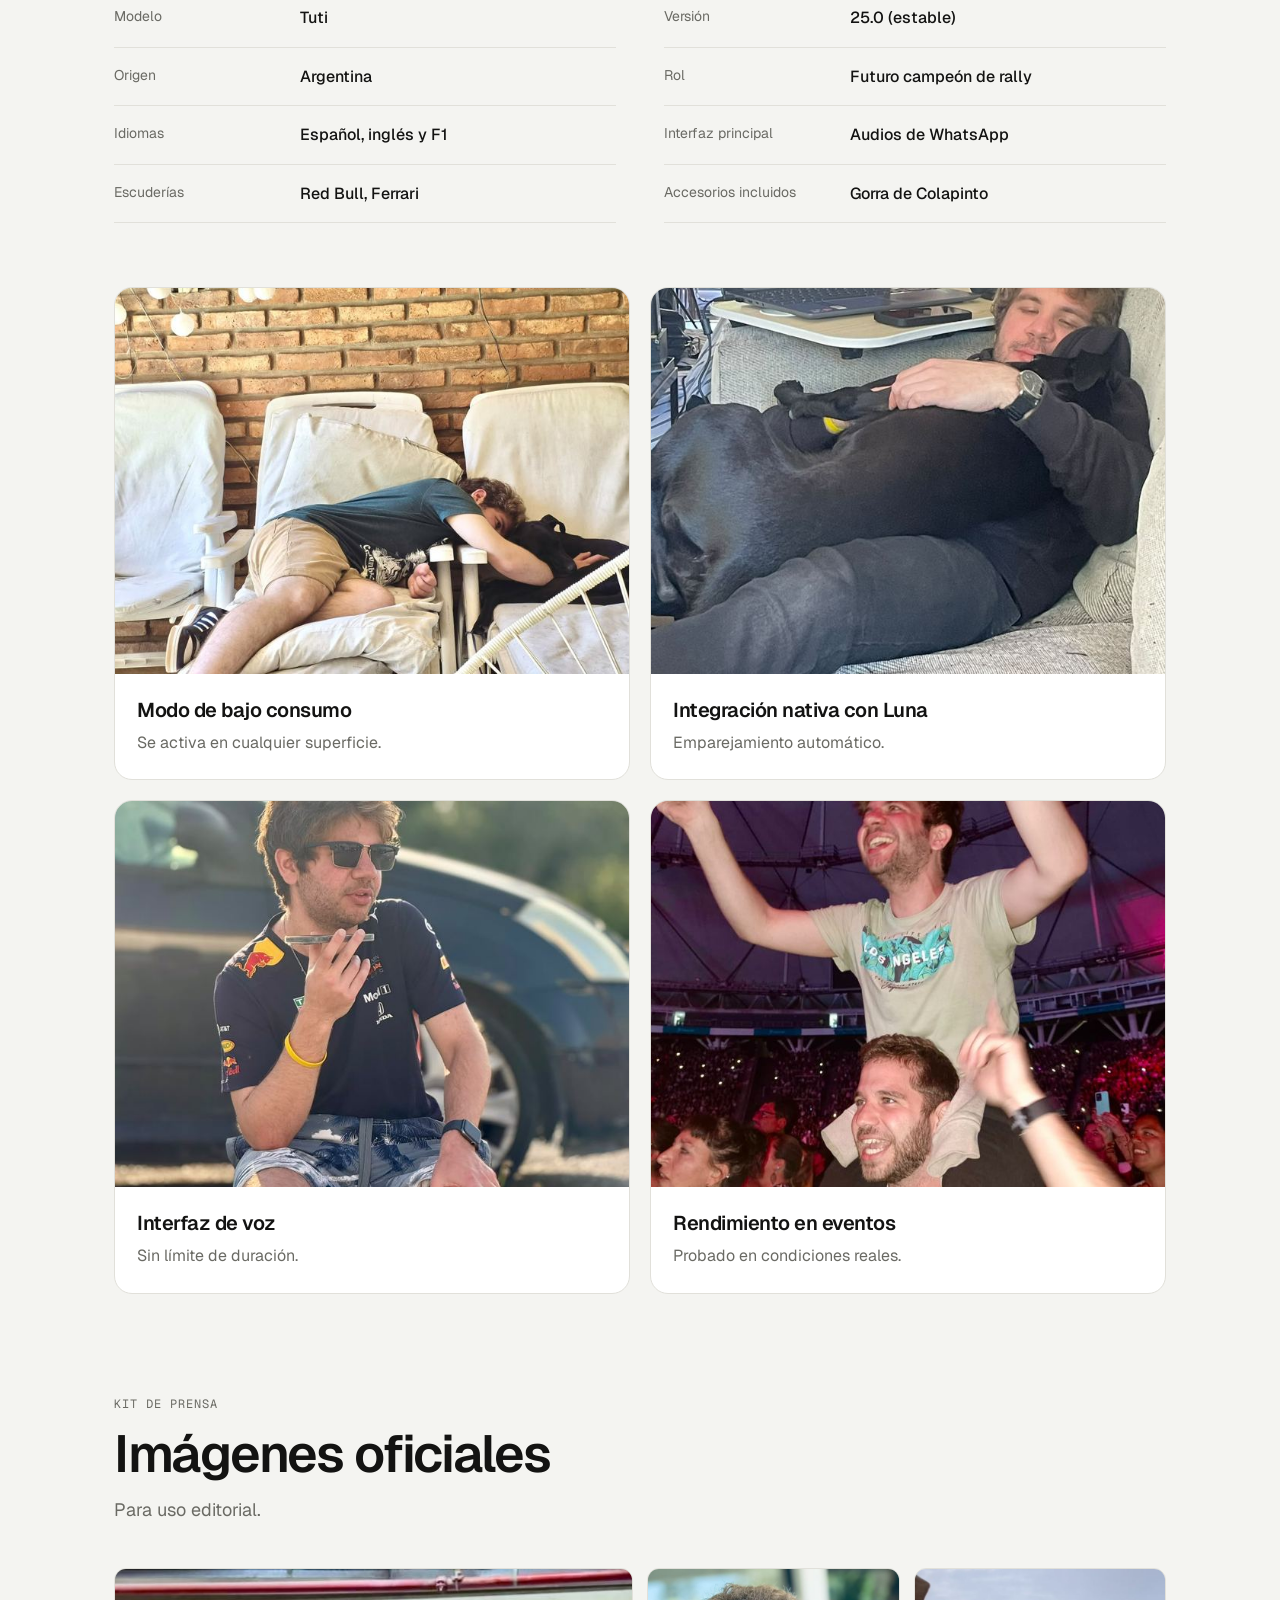
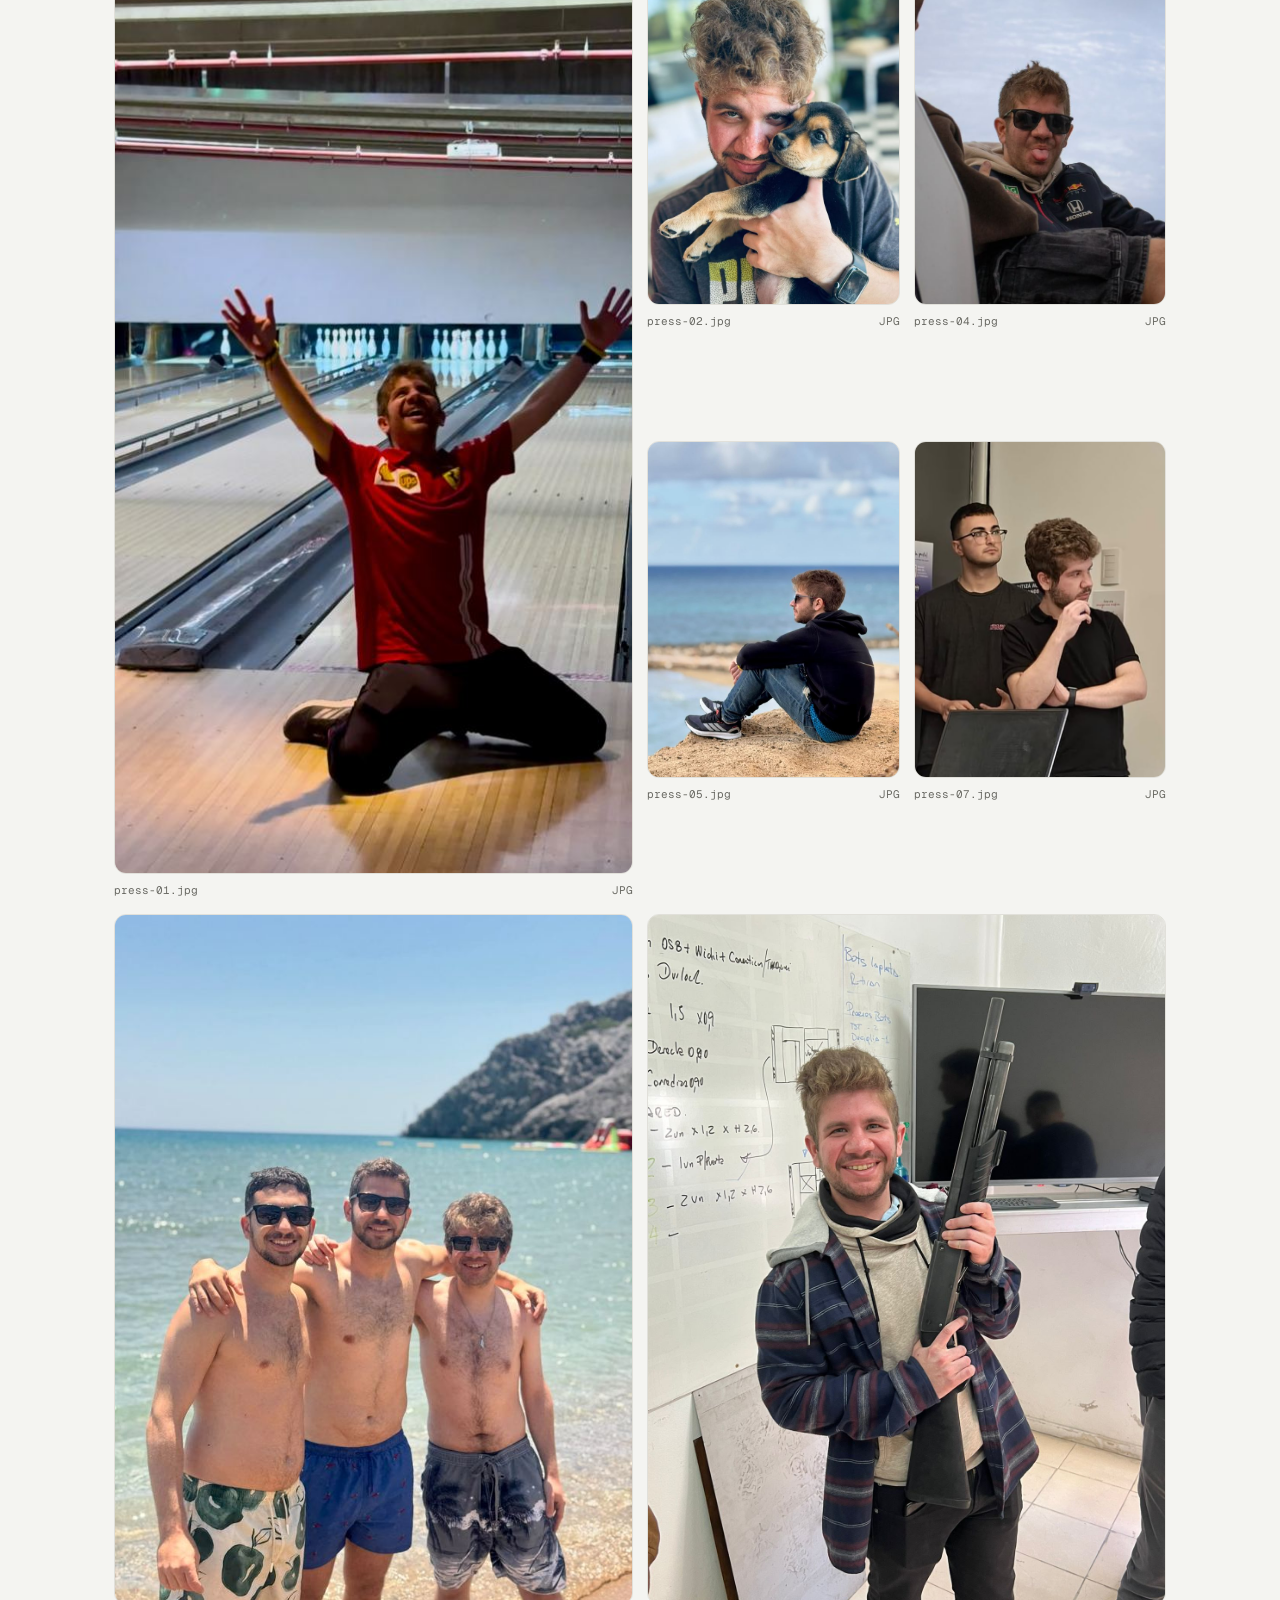
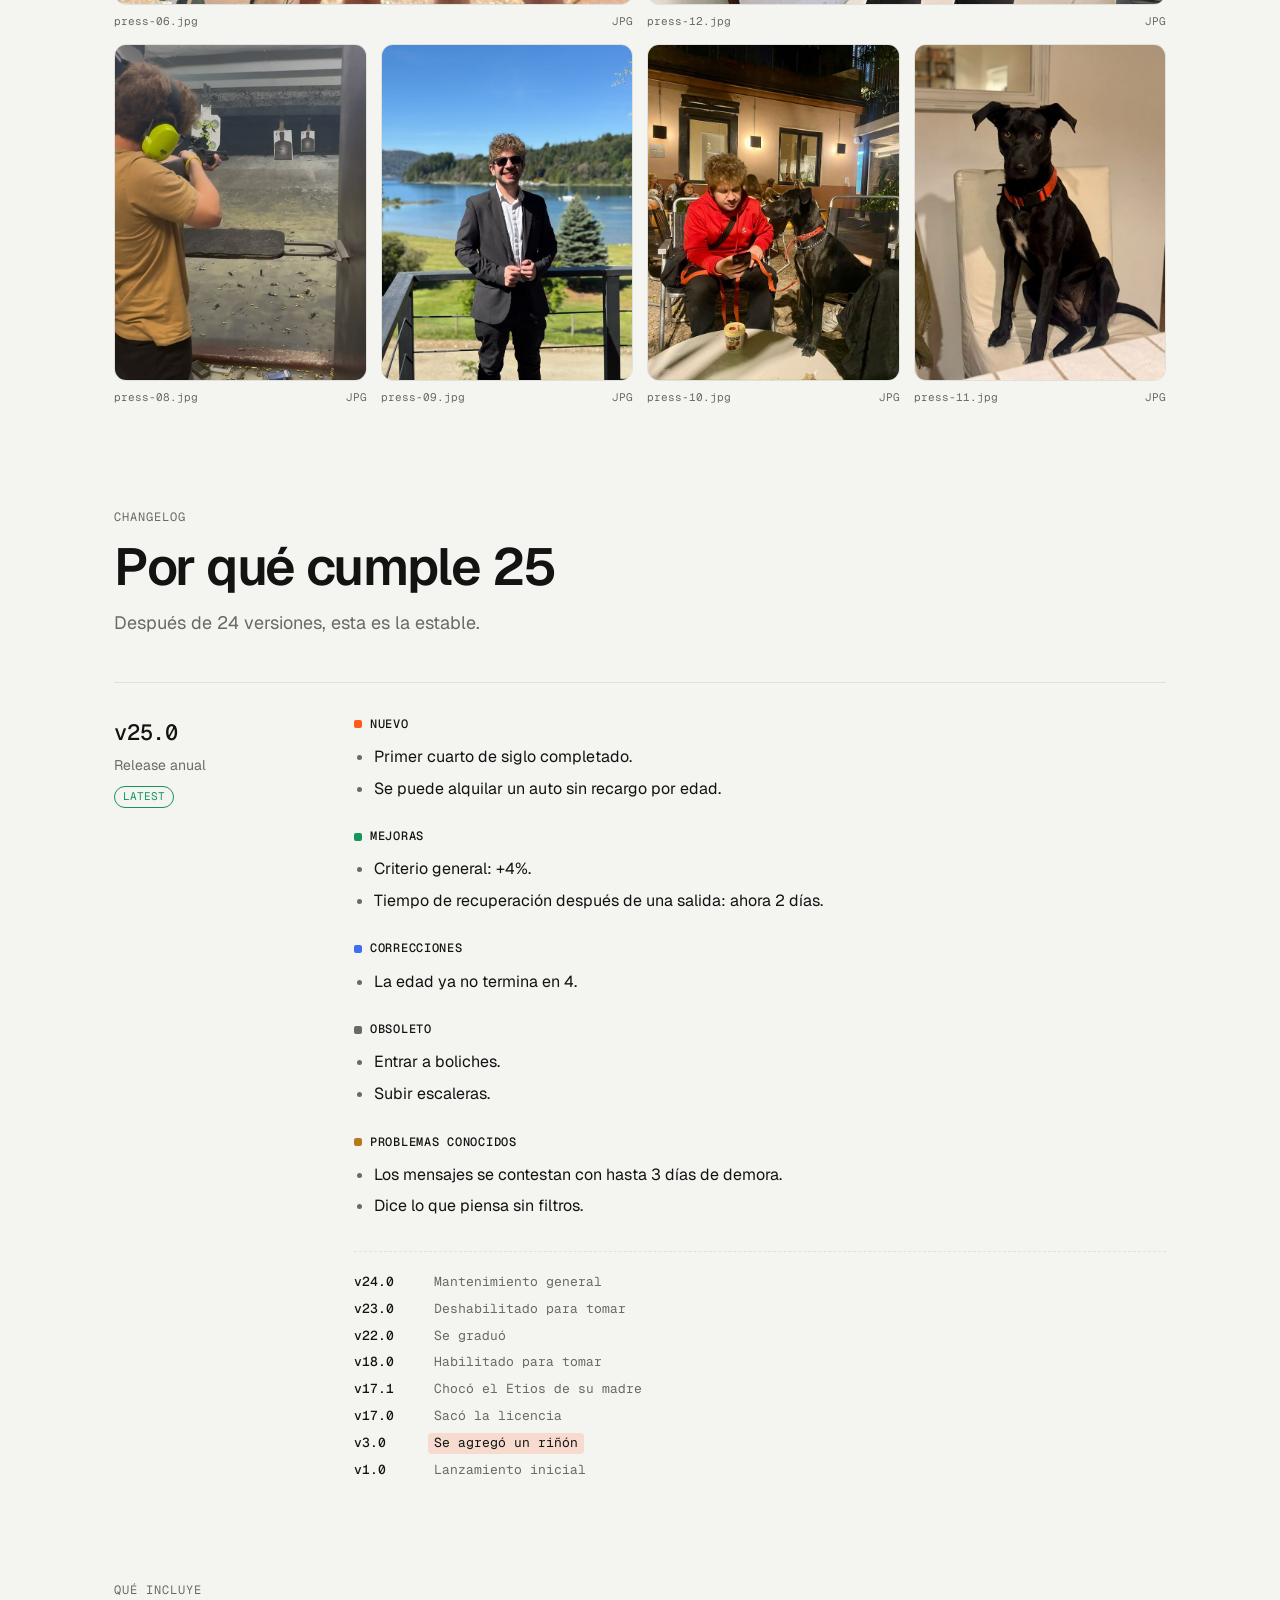
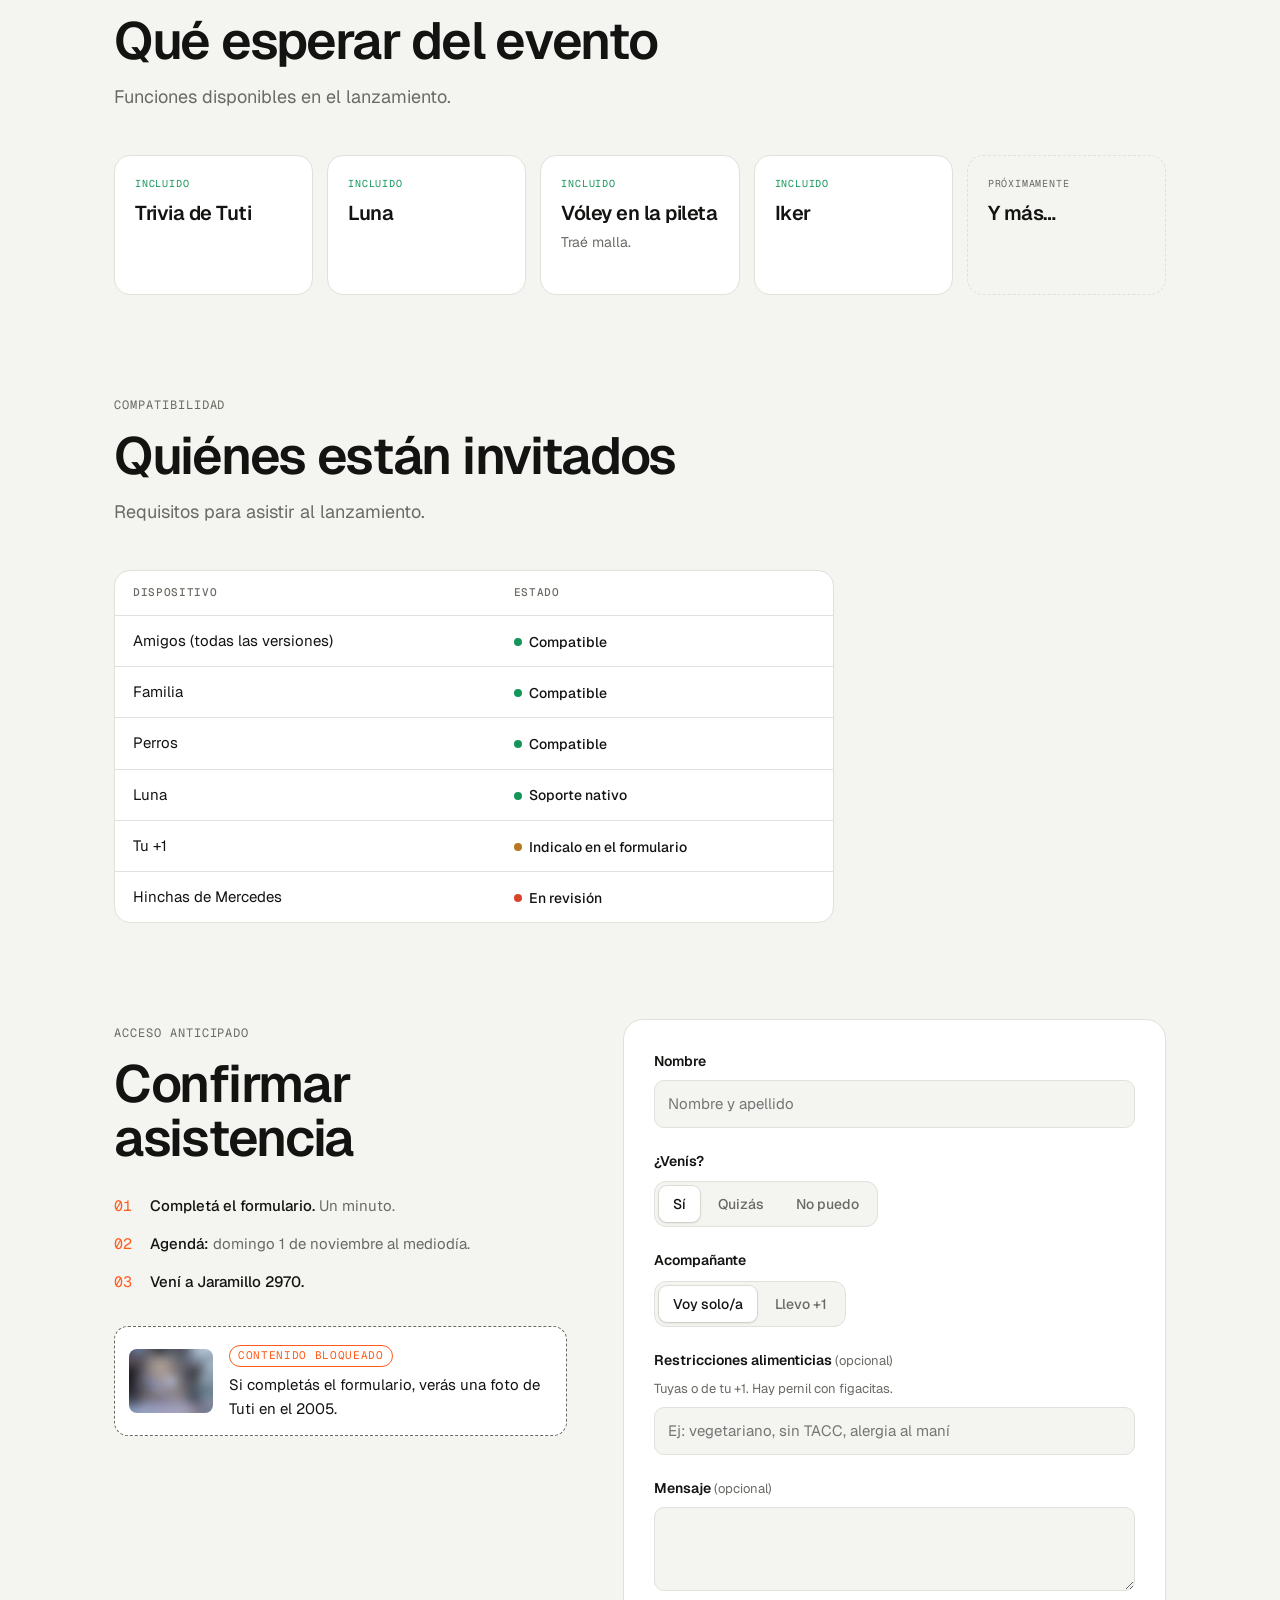
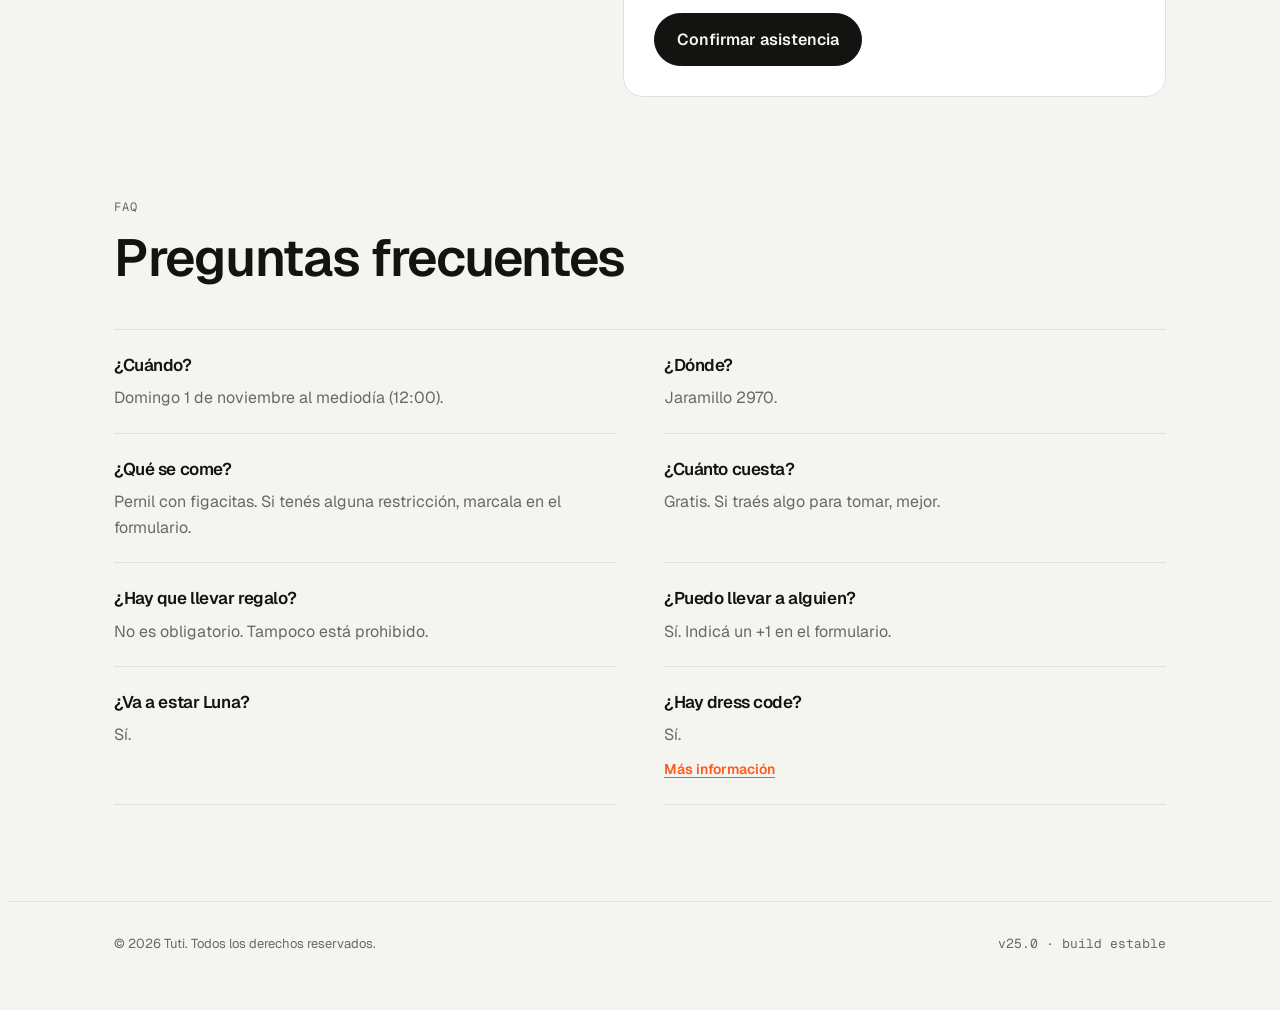
==== commit 10ee5a3b: "Menu: pernil con figacitas Co-Authored-By: Claude Opus 5.5 <noreply@anthropic.com> Claude-Session: h" ====
--- a/index.html
+++ b/index.html
@@ -193,6 +193,7 @@
 dialog#dc img{width:100%;display:block}
 dialog#dc .dc-body{padding:16px 20px 20px;display:flex;justify-content:space-between;align-items:center;gap:12px}
 dialog#dc .dc-body p{font-weight:600}
+dialog#dc .dc-note{display:block;font-size:14px;color:var(--muted);margin-top:2px}
 @media (max-width:860px){.incl{grid-template-columns:repeat(2,minmax(0,1fr))}.incl .more{grid-column:span 2;min-height:0}}
 .panel{margin-top:48px}
 .panel h3{font-size:18px}
@@ -246,7 +247,7 @@
     <a class="btn lg" href="#rsvp">Confirmar asistencia</a>
     <a class="btn lg ghost" href="#changelog">Ver release notes</a>
   </div>
-  <p class="meta">Domingo 1 de noviembre al mediodía · Jaramillo 2970 · Hamburguesas</p>
+  <p class="meta">Domingo 1 de noviembre al mediodía · Jaramillo 2970 · Pernil con figacitas</p>
   <div class="shot"><img src="img/hero-tux.jpg" alt="Tuti de smoking y moño"><span class="tag">tuti-25-hero.jpg</span></div>
 </header>
 
@@ -379,7 +380,7 @@
         </fieldset>
         <div class="field" id="diet-set">
           <label for="dietas">Restricciones alimenticias <span class="hint">(opcional)</span></label>
-          <span class="hint">Tuyas o de tu +1. Hay hamburguesas.</span>
+          <span class="hint">Tuyas o de tu +1. Hay pernil con figacitas.</span>
           <input type="text" id="dietas" name="restricciones" placeholder="Ej: vegetariano, sin TACC, alergia al maní" maxlength="200">
         </div>
         <div class="field">
@@ -411,7 +412,7 @@
   <div class="faq">
     <div><h3>¿Cuándo?</h3><p>Domingo 1 de noviembre al mediodía (12:00).</p></div>
     <div><h3>¿Dónde?</h3><p>Jaramillo 2970.</p></div>
-    <div><h3>¿Qué se come?</h3><p>Hamburguesas. Si tenés alguna restricción, marcala en el formulario.</p></div>
+    <div><h3>¿Qué se come?</h3><p>Pernil con figacitas. Si tenés alguna restricción, marcala en el formulario.</p></div>
     <div><h3>¿Cuánto cuesta?</h3><p>Gratis. Si traés algo para tomar, mejor.</p></div>
     <div><h3>¿Hay que llevar regalo?</h3><p>No es obligatorio. Tampoco está prohibido.</p></div>
     <div><h3>¿Puedo llevar a alguien?</h3><p>Sí. Indicá un +1 en el formulario.</p></div>
@@ -422,7 +423,7 @@
 
 <dialog id="dc" aria-label="Dress code">
   <img src="img/p10.jpg" alt="Tuti y un amigo de smoking, espalda con espalda, haciendo pistolas con los dedos" loading="lazy">
-  <div class="dc-body"><p>Dress code: smoking.</p><button class="btn ghost" type="button" id="dc-close">Cerrar</button></div>
+  <div class="dc-body"><div><p>Dress code: smoking.</p><span class="dc-note">No es un requisito serio. Vení como quieras.</span></div><button class="btn ghost" type="button" id="dc-close">Cerrar</button></div>
 </dialog>
 
 <script>
